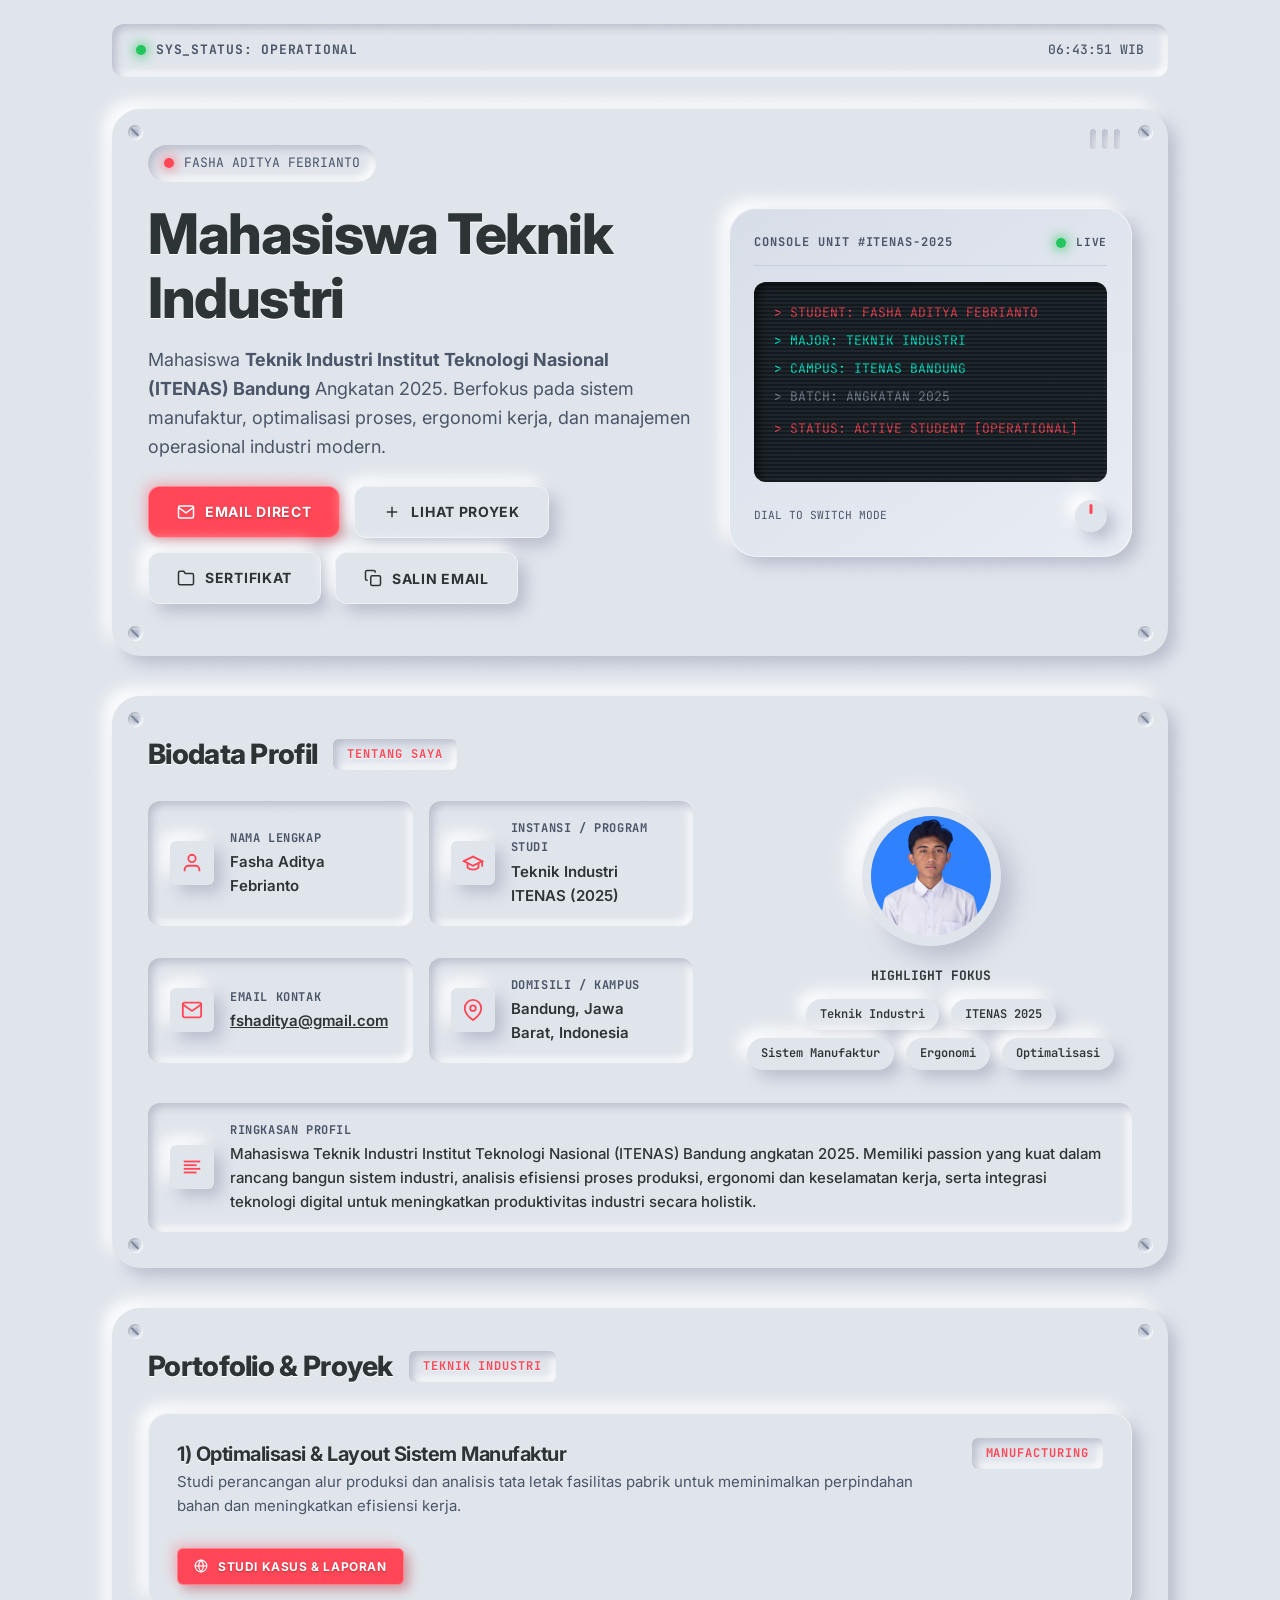
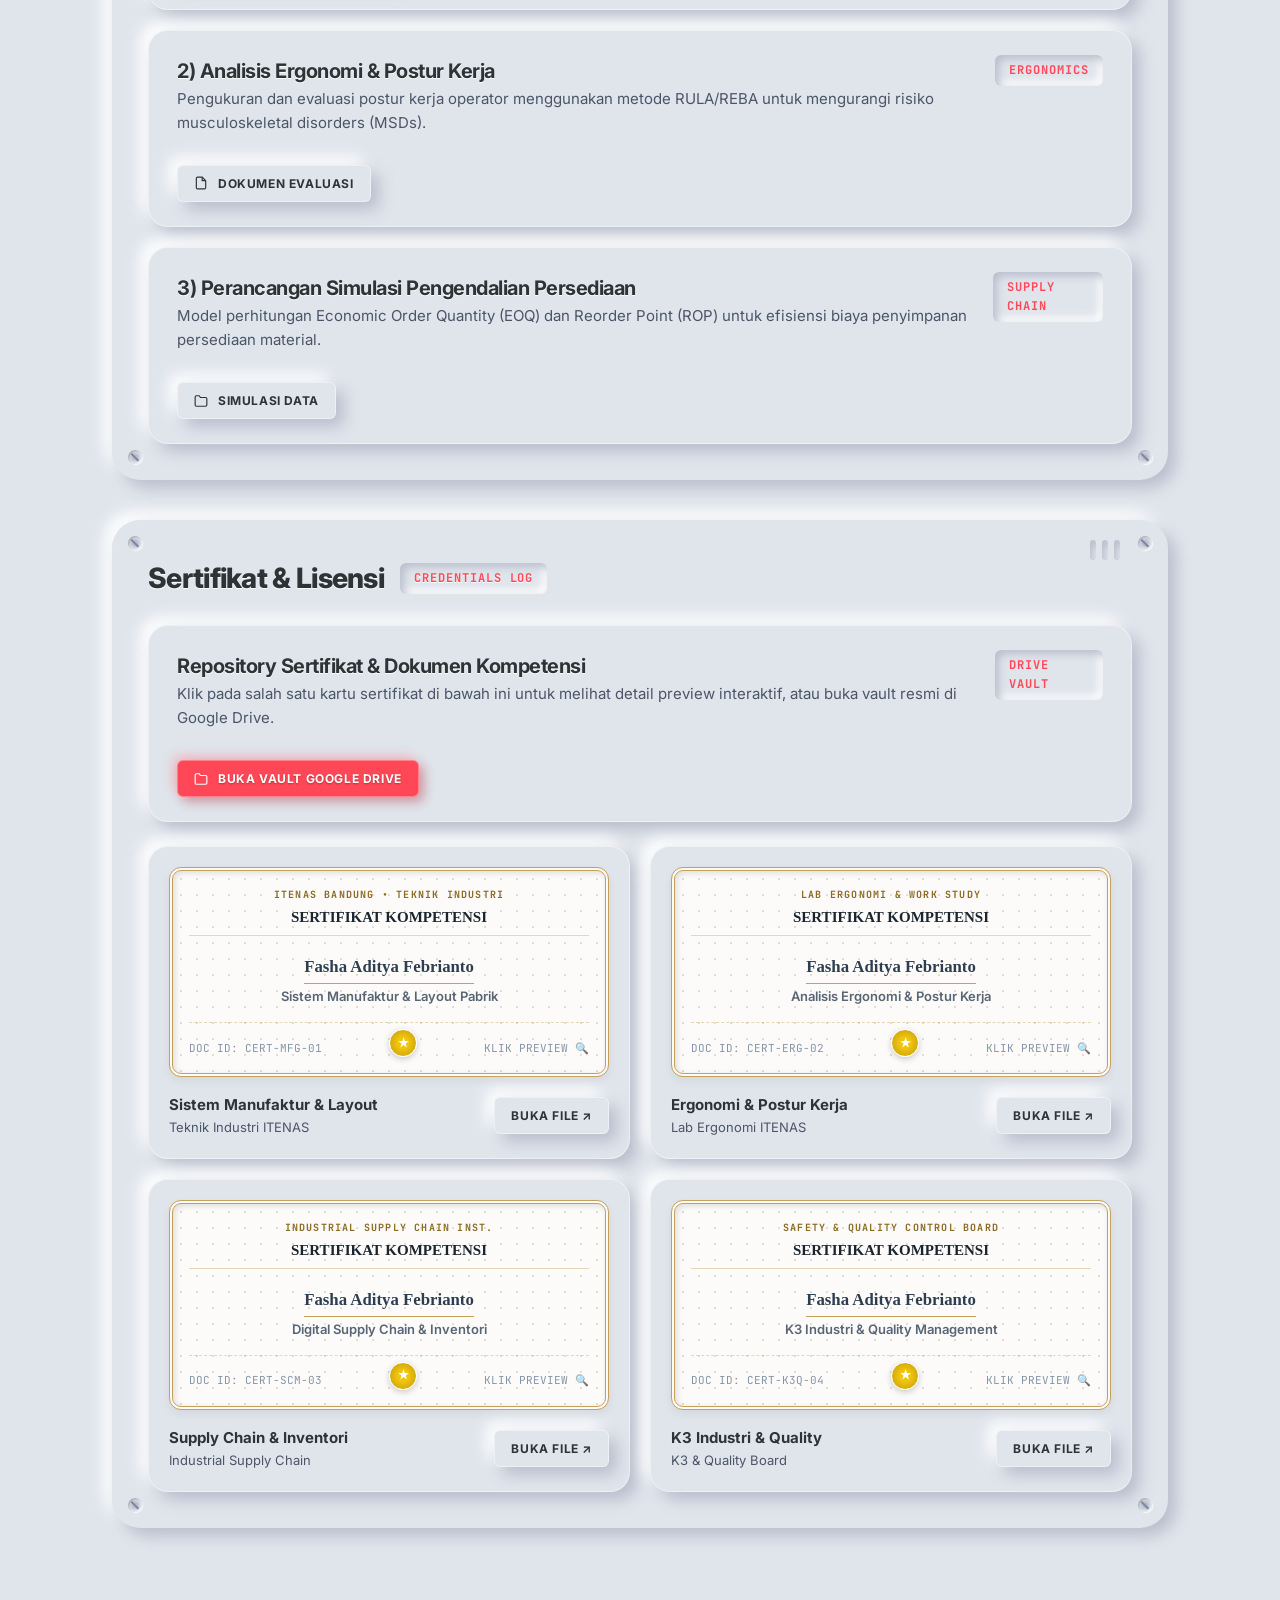
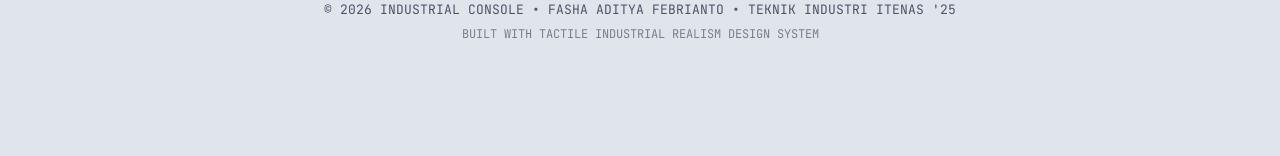
==== index.html @ b85f2344 "Configure individual file embed URLs and direct file links per certificate card" ====
<!DOCTYPE html>
<html lang="id">
<head>
  <meta charset="UTF-8" />
  <meta name="viewport" content="width=device-width, initial-scale=1.0" />
  <title>Fasha Aditya Febrianto</title>
  <meta name="description" content="Portofolio Pribadi Fasha Aditya Febrianto - Mahasiswa Teknik Industri ITENAS Bandung Angkatan 2025." />
  
  <!-- Industrial Skeuomorphism Design System Stylesheet -->
  <link rel="stylesheet" href="industrial.css" />
</head>
<body>

  <!-- Ambient Micro-Texture Canvas -->
  <canvas id="noiseCanvas"></canvas>

  <div class="container">
    
    <!-- Top Status Control Bar -->
    <header class="status-bar">
      <div class="status-indicator">
        <span class="led-dot"></span>
        <span>SYS_STATUS: OPERATIONAL</span>
      </div>
      <div class="time-display mono">
        <span id="liveClock">--:--:-- WIB</span>
      </div>
    </header>

    <!-- HERO SECTION & 3D CSS DEVICE -->
    <section class="card-module">
      <div class="screw screw-tl"></div>
      <div class="screw screw-tr"></div>
      <div class="screw screw-bl"></div>
      <div class="screw screw-br"></div>
      <div class="vent-slots">
        <div class="vent-slot"></div>
        <div class="vent-slot"></div>
        <div class="vent-slot"></div>
      </div>

      <div class="hero-grid">
        <!-- Hero Left Info -->
        <div>
          <div class="hero-tag">
            <span class="led-dot orange"></span>
            <span>FASHA ADITYA FEBRIANTO</span>
          </div>

          <h1 class="hero-title">Mahasiswa Teknik Industri</h1>

          <p class="hero-subtitle">
            Mahasiswa <strong>Teknik Industri Institut Teknologi Nasional (ITENAS) Bandung</strong> Angkatan 2025. Berfokus pada sistem manufaktur, optimalisasi proses, ergonomi kerja, dan manajemen operasional industri modern.
          </p>

          <div class="hero-cta-group">
            <a class="btn btn-primary" href="mailto:fshaditya@gmail.com?subject=Kontak%20dari%20Portofolio">
              <svg width="18" height="18" viewBox="0 0 24 24" fill="none" stroke="currentColor" stroke-width="2"><path d="M4 4h16c1.1 0 2 .9 2 2v12c0 1.1-.9 2-2 2H4c-1.1 0-2-.9-2-2V6c0-1.1.9-2 2-2z"></path><polyline points="22,6 12,13 2,6"></polyline></svg>
              Email Direct
            </a>
            <a class="btn" href="#portfolio">
              <svg width="18" height="18" viewBox="0 0 24 24" fill="none" stroke="currentColor" stroke-width="2"><line x1="12" y1="5" x2="12" y2="19"></line><line x1="5" y1="12" x2="19" y2="12"></line></svg>
              Lihat Proyek
            </a>
            <a class="btn" href="#sertifikat">
              <svg width="18" height="18" viewBox="0 0 24 24" fill="none" stroke="currentColor" stroke-width="2"><path d="M22 19a2 2 0 0 1-2 2H4a2 2 0 0 1-2-2V5a2 2 0 0 1 2-2h5l2 3h9a2 2 0 0 1 2 2z"></path></svg>
              Sertifikat
            </a>
            <button class="btn" id="btnCopyEmail" type="button">
              <svg width="18" height="18" viewBox="0 0 24 24" fill="none" stroke="currentColor" stroke-width="2"><rect x="9" y="9" width="13" height="13" rx="2" ry="2"></rect><path d="M5 15H4a2 2 0 0 1-2-2V4a2 2 0 0 1 2-2h9a2 2 0 0 1 2 2v1"></path></svg>
              Salin Email
            </button>
          </div>
        </div>

        <!-- Hero Right 3D CSS Industrial Device Chassis -->
        <div class="device-chassis">
          <div class="device-header">
            <span class="device-label">CONSOLE UNIT #ITENAS-2025</span>
            <div class="status-indicator" style="font-size: 0.7rem;">
              <span class="led-dot"></span>
              <span>LIVE</span>
            </div>
          </div>

          <!-- CRT Display Screen -->
          <div class="device-screen">
            <div id="deviceScreenContent">
              <div class="screen-line accent">&gt; STUDENT: FASHA ADITYA FEBRIANTO</div>
              <div class="screen-line">&gt; MAJOR: TEKNIK INDUSTRI</div>
              <div class="screen-line">&gt; CAMPUS: ITENAS BANDUNG</div>
              <div class="screen-line muted">&gt; BATCH: ANGKATAN 2025</div>
              <div class="screen-line accent" style="margin-top: 10px;">&gt; STATUS: ACTIVE STUDENT [OPERATIONAL]</div>
            </div>
          </div>

          <div class="device-controls">
            <span class="mono" style="font-size: 0.7rem; color: var(--text-muted);">DIAL TO SWITCH MODE</span>
            <div class="dial-group">
              <div class="dial" id="deviceDial" title="Rotate Dial to Switch Terminal Mode"></div>
            </div>
          </div>
        </div>
      </div>
    </section>

    <!-- BIODATA CONSOLE SECTION -->
    <section class="card-module">
      <div class="screw screw-tl"></div>
      <div class="screw screw-tr"></div>
      <div class="screw screw-bl"></div>
      <div class="screw screw-br"></div>

      <h2 class="section-title">
        Biodata Profil
        <span class="badge-stamped">TENTANG SAYA</span>
      </h2>

      <div class="hero-grid" style="margin-bottom: 24px;">
        <div class="grid-2">
          <div class="data-well">
            <div class="data-icon">
              <svg viewBox="0 0 24 24" fill="none" stroke="currentColor" stroke-width="2"><path d="M20 21v-2a4 4 0 0 0-4-4H8a4 4 0 0 0-4 4v2"></path><circle cx="12" cy="7" r="4"></circle></svg>
            </div>
            <div>
              <div class="data-label">NAMA LENGKAP</div>
              <div class="data-value">Fasha Aditya Febrianto</div>
            </div>
          </div>

          <div class="data-well">
            <div class="data-icon">
              <svg viewBox="0 0 24 24" fill="none" stroke="currentColor" stroke-width="2"><path d="M22 10v6M2 10l10-5 10 5-10 5z"></path><path d="M6 12v5c3 3 9 3 12 0v-5"></path></svg>
            </div>
            <div>
              <div class="data-label">INSTANSI / PROGRAM STUDI</div>
              <div class="data-value">Teknik Industri ITENAS (2025)</div>
            </div>
          </div>

          <div class="data-well">
            <div class="data-icon">
              <svg viewBox="0 0 24 24" fill="none" stroke="currentColor" stroke-width="2"><path d="M4 4h16c1.1 0 2 .9 2 2v12c0 1.1-.9 2-2 2H4c-1.1 0-2-.9-2-2V6c0-1.1.9-2 2-2z"></path><polyline points="22,6 12,13 2,6"></polyline></svg>
            </div>
            <div>
              <div class="data-label">EMAIL KONTAK</div>
              <div class="data-value">
                <a href="mailto:fshaditya@gmail.com" style="color:var(--text-primary); text-decoration:underline;">fshaditya@gmail.com</a>
              </div>
            </div>
          </div>

          <div class="data-well">
            <div class="data-icon">
              <svg viewBox="0 0 24 24" fill="none" stroke="currentColor" stroke-width="2"><path d="M21 10c0 7-9 13-9 13s-9-6-9-13a9 9 0 0 1 18 0z"></path><circle cx="12" cy="10" r="3"></circle></svg>
            </div>
            <div>
              <div class="data-label">DOMISILI / KAMPUS</div>
              <div class="data-value">Bandung, Jawa Barat, Indonesia</div>
            </div>
          </div>
        </div>

        <!-- Avatar Side Profile Housing -->
        <div style="text-align: center;">
          <div class="avatar-housing">
            <img class="avatar-img" src="fasha.jpeg" alt="Foto Fasha Aditya Febrianto" />
          </div>
          <div class="mono" style="font-size: 0.8125rem; font-weight:700; margin-bottom: 8px;">HIGHLIGHT FOKUS</div>
          <div>
            <span class="chip">Teknik Industri</span>
            <span class="chip">ITENAS 2025</span>
            <span class="chip">Sistem Manufaktur</span>
            <span class="chip">Ergonomi</span>
            <span class="chip">Optimalisasi</span>
          </div>
        </div>
      </div>

      <div class="data-well" style="margin-bottom: 0;">
        <div class="data-icon">
          <svg viewBox="0 0 24 24" fill="none" stroke="currentColor" stroke-width="2"><line x1="17" y1="10" x2="3" y2="10"></line><line x1="21" y1="6" x2="3" y2="6"></line><line x1="21" y1="14" x2="3" y2="14"></line><line x1="17" y1="18" x2="3" y2="18"></line></svg>
        </div>
        <div>
          <div class="data-label">RINGKASAN PROFIL</div>
          <div class="data-value" style="font-weight: 500; font-size:0.9375rem; line-height: 1.6;">
            Mahasiswa Teknik Industri Institut Teknologi Nasional (ITENAS) Bandung angkatan 2025. Memiliki passion yang kuat dalam rancang bangun sistem industri, analisis efisiensi proses produksi, ergonomi dan keselamatan kerja, serta integrasi teknologi digital untuk meningkatkan produktivitas industri secara holistik.
          </div>
        </div>
      </div>
    </section>

    <!-- BOLTED PROJECTS RACK SECTION -->
    <section id="portfolio" class="card-module">
      <div class="screw screw-tl"></div>
      <div class="screw screw-tr"></div>
      <div class="screw screw-bl"></div>
      <div class="screw screw-br"></div>

      <h2 class="section-title">
        Portofolio & Proyek
        <span class="badge-stamped">TEKNIK INDUSTRI</span>
      </h2>

      <!-- Project 1: Perancangan Sistem Manufaktur -->
      <div class="project-card">
        <div class="project-header">
          <div>
            <h3 class="project-title">1) Optimalisasi & Layout Sistem Manufaktur</h3>
            <p class="project-desc">Studi perancangan alur produksi dan analisis tata letak fasilitas pabrik untuk meminimalkan perpindahan bahan dan meningkatkan efisiensi kerja.</p>
          </div>
          <span class="badge-stamped">MANUFACTURING</span>
        </div>
        <div class="project-links">
          <a class="btn btn-sm btn-primary" href="#portfolio">
            <svg width="14" height="14" viewBox="0 0 24 24" fill="none" stroke="currentColor" stroke-width="2"><circle cx="12" cy="12" r="10"></circle><line x1="2" y1="12" x2="22" y2="12"></line><path d="M12 2a15.3 15.3 0 0 1 4 10 15.3 15.3 0 0 1-4 10 15.3 15.3 0 0 1-4-10 15.3 15.3 0 0 1 4-10z"></path></svg>
            Studi Kasus & Laporan
          </a>
        </div>
      </div>

      <!-- Project 2: Analisis Ergonomi Kerja -->
      <div class="project-card">
        <div class="project-header">
          <div>
            <h3 class="project-title">2) Analisis Ergonomi & Postur Kerja</h3>
            <p class="project-desc">Pengukuran dan evaluasi postur kerja operator menggunakan metode RULA/REBA untuk mengurangi risiko musculoskeletal disorders (MSDs).</p>
          </div>
          <span class="badge-stamped">ERGONOMICS</span>
        </div>
        <div class="project-links">
          <a class="btn btn-sm" href="#portfolio">
            <svg width="14" height="14" viewBox="0 0 24 24" fill="none" stroke="currentColor" stroke-width="2"><path d="M14 2H6a2 2 0 0 0-2 2v16a2 2 0 0 0 2 2h12a2 2 0 0 0 2-2V8z"></path><polyline points="14 2 14 8 20 8"></polyline></svg>
            Dokumen Evaluasi
          </a>
        </div>
      </div>

      <!-- Project 3: Supply Chain & Inventori -->
      <div class="project-card" style="margin-bottom:0;">
        <div class="project-header">
          <div>
            <h3 class="project-title">3) Perancangan Simulasi Pengendalian Persediaan</h3>
            <p class="project-desc">Model perhitungan Economic Order Quantity (EOQ) dan Reorder Point (ROP) untuk efisiensi biaya penyimpanan persediaan material.</p>
          </div>
          <span class="badge-stamped">SUPPLY CHAIN</span>
        </div>
        <div class="project-links">
          <a class="btn btn-sm" href="#portfolio">
            <svg width="14" height="14" viewBox="0 0 24 24" fill="none" stroke="currentColor" stroke-width="2"><path d="M22 19a2 2 0 0 1-2 2H4a2 2 0 0 1-2-2V5a2 2 0 0 1 2-2h5l2 3h9a2 2 0 0 1 2 2z"></path></svg>
            Simulasi Data
          </a>
        </div>
      </div>
    </section>

    <!-- CERTIFICATES & CREDENTIALS SECTION -->
    <section id="sertifikat" class="card-module">
      <div class="screw screw-tl"></div>
      <div class="screw screw-tr"></div>
      <div class="screw screw-bl"></div>
      <div class="screw screw-br"></div>
      <div class="vent-slots">
        <div class="vent-slot"></div>
        <div class="vent-slot"></div>
        <div class="vent-slot"></div>
      </div>

      <h2 class="section-title">
        Sertifikat & Lisensi
        <span class="badge-stamped">CREDENTIALS LOG</span>
      </h2>

      <div class="project-card">
        <div class="project-header">
          <div>
            <h3 class="project-title">Repository Sertifikat & Dokumen Kompetensi</h3>
            <p class="project-desc">Klik pada salah satu kartu sertifikat di bawah ini untuk melihat detail preview interaktif, atau buka vault resmi di Google Drive.</p>
          </div>
          <span class="badge-stamped">DRIVE VAULT</span>
        </div>
        <div class="project-links">
          <a class="btn btn-sm btn-primary" href="https://drive.google.com/drive/folders/1NMRkNoqh_d0V816dMV6eWo6TvrLxkm08?usp=drive_link" target="_blank" rel="noopener noreferrer">
            <svg width="14" height="14" viewBox="0 0 24 24" fill="none" stroke="currentColor" stroke-width="2"><path d="M22 19a2 2 0 0 1-2 2H4a2 2 0 0 1-2-2V5a2 2 0 0 1 2-2h5l2 3h9a2 2 0 0 1 2 2z"></path></svg>
            Buka Vault Google Drive
          </a>
        </div>
      </div>

      <!-- CERTIFICATE PREVIEW GALLERY GRID -->
      <div class="cert-grid">
        <!-- Certificate 1 -->
        <div class="cert-card" 
             data-title="Sertifikat Sistem Manufaktur & Layout Pabrik" 
             data-issuer="Departemen Teknik Industri ITENAS" 
             data-id="CERT-MFG-2025-01" 
             data-date="2025" 
             data-url="https://drive.google.com/drive/folders/1NMRkNoqh_d0V816dMV6eWo6TvrLxkm08?usp=drive_link"
             data-embed="https://drive.google.com/embeddedfolderview?id=1NMRkNoqh_d0V816dMV6eWo6TvrLxkm08#grid">
          <div class="cert-paper-thumb">
            <div class="cert-paper-header">
              <div class="cert-paper-org">ITENAS BANDUNG • TEKNIK INDUSTRI</div>
              <div class="cert-paper-heading">SERTIFIKAT KOMPETENSI</div>
            </div>
            <div class="cert-paper-body">
              <div class="cert-paper-recipient">Fasha Aditya Febrianto</div>
              <div class="cert-paper-title">Sistem Manufaktur & Layout Pabrik</div>
            </div>
            <div class="cert-paper-footer">
              <div>DOC ID: CERT-MFG-01</div>
              <div class="gold-seal" title="Official Seal">★</div>
              <div>KLIK PREVIEW 🔍</div>
            </div>
          </div>
          <div class="cert-info">
            <div>
              <div class="cert-name">Sistem Manufaktur & Layout</div>
              <div class="cert-issuer">Teknik Industri ITENAS</div>
            </div>
            <a class="btn btn-sm" href="https://drive.google.com/drive/folders/1NMRkNoqh_d0V816dMV6eWo6TvrLxkm08?usp=drive_link" target="_blank" rel="noopener noreferrer">Buka File ↗</a>
          </div>
        </div>

        <!-- Certificate 2 -->
        <div class="cert-card" 
             data-title="Sertifikat Analisis Ergonomi & Postur Kerja (RULA/REBA)" 
             data-issuer="Laboratorium Ergonomi & Work Study ITENAS" 
             data-id="CERT-ERG-2025-02" 
             data-date="2025" 
             data-url="https://drive.google.com/drive/folders/1NMRkNoqh_d0V816dMV6eWo6TvrLxkm08?usp=drive_link"
             data-embed="https://drive.google.com/embeddedfolderview?id=1NMRkNoqh_d0V816dMV6eWo6TvrLxkm08#list">
          <div class="cert-paper-thumb">
            <div class="cert-paper-header">
              <div class="cert-paper-org">LAB ERGONOMI & WORK STUDY</div>
              <div class="cert-paper-heading">SERTIFIKAT KOMPETENSI</div>
            </div>
            <div class="cert-paper-body">
              <div class="cert-paper-recipient">Fasha Aditya Febrianto</div>
              <div class="cert-paper-title">Analisis Ergonomi & Postur Kerja</div>
            </div>
            <div class="cert-paper-footer">
              <div>DOC ID: CERT-ERG-02</div>
              <div class="gold-seal" title="Official Seal">★</div>
              <div>KLIK PREVIEW 🔍</div>
            </div>
          </div>
          <div class="cert-info">
            <div>
              <div class="cert-name">Ergonomi & Postur Kerja</div>
              <div class="cert-issuer">Lab Ergonomi ITENAS</div>
            </div>
            <a class="btn btn-sm" href="https://drive.google.com/drive/folders/1NMRkNoqh_d0V816dMV6eWo6TvrLxkm08?usp=drive_link" target="_blank" rel="noopener noreferrer">Buka File ↗</a>
          </div>
        </div>

        <!-- Certificate 3 -->
        <div class="cert-card" 
             data-title="Sertifikat Digital Supply Chain & Inventory Control" 
             data-issuer="Industrial Systems & Supply Chain Institute" 
             data-id="CERT-SCM-2025-03" 
             data-date="2025" 
             data-url="https://drive.google.com/drive/folders/1NMRkNoqh_d0V816dMV6eWo6TvrLxkm08?usp=drive_link"
             data-embed="https://drive.google.com/embeddedfolderview?id=1NMRkNoqh_d0V816dMV6eWo6TvrLxkm08#grid">
          <div class="cert-paper-thumb">
            <div class="cert-paper-header">
              <div class="cert-paper-org">INDUSTRIAL SUPPLY CHAIN INST.</div>
              <div class="cert-paper-heading">SERTIFIKAT KOMPETENSI</div>
            </div>
            <div class="cert-paper-body">
              <div class="cert-paper-recipient">Fasha Aditya Febrianto</div>
              <div class="cert-paper-title">Digital Supply Chain & Inventori</div>
            </div>
            <div class="cert-paper-footer">
              <div>DOC ID: CERT-SCM-03</div>
              <div class="gold-seal" title="Official Seal">★</div>
              <div>KLIK PREVIEW 🔍</div>
            </div>
          </div>
          <div class="cert-info">
            <div>
              <div class="cert-name">Supply Chain & Inventori</div>
              <div class="cert-issuer">Industrial Supply Chain</div>
            </div>
            <a class="btn btn-sm" href="https://drive.google.com/drive/folders/1NMRkNoqh_d0V816dMV6eWo6TvrLxkm08?usp=drive_link" target="_blank" rel="noopener noreferrer">Buka File ↗</a>
          </div>
        </div>

        <!-- Certificate 4 -->
        <div class="cert-card" 
             data-title="Sertifikat Pelatihan K3 Industri & Quality Management" 
             data-issuer="Safety & Quality Control Board" 
             data-id="CERT-K3Q-2025-04" 
             data-date="2025" 
             data-url="https://drive.google.com/drive/folders/1NMRkNoqh_d0V816dMV6eWo6TvrLxkm08?usp=drive_link"
             data-embed="https://drive.google.com/embeddedfolderview?id=1NMRkNoqh_d0V816dMV6eWo6TvrLxkm08#list">
          <div class="cert-paper-thumb">
            <div class="cert-paper-header">
              <div class="cert-paper-org">SAFETY & QUALITY CONTROL BOARD</div>
              <div class="cert-paper-heading">SERTIFIKAT KOMPETENSI</div>
            </div>
            <div class="cert-paper-body">
              <div class="cert-paper-recipient">Fasha Aditya Febrianto</div>
              <div class="cert-paper-title">K3 Industri & Quality Management</div>
            </div>
            <div class="cert-paper-footer">
              <div>DOC ID: CERT-K3Q-04</div>
              <div class="gold-seal" title="Official Seal">★</div>
              <div>KLIK PREVIEW 🔍</div>
            </div>
          </div>
          <div class="cert-info">
            <div>
              <div class="cert-name">K3 Industri & Quality</div>
              <div class="cert-issuer">K3 & Quality Board</div>
            </div>
            <a class="btn btn-sm" href="https://drive.google.com/drive/folders/1NMRkNoqh_d0V816dMV6eWo6TvrLxkm08?usp=drive_link" target="_blank" rel="noopener noreferrer">Buka File ↗</a>
          </div>
        </div>
      </div>
    </section>

    <!-- FOOTER TERMINAL -->
    <footer class="footer-terminal">
      <p>© 2026 INDUSTRIAL CONSOLE • FASHA ADITYA FEBRIANTO • TEKNIK INDUSTRI ITENAS '25</p>
      <p style="font-size: 0.75rem; margin-top: 4px; opacity: 0.7;">BUILT WITH TACTILE INDUSTRIAL REALISM DESIGN SYSTEM</p>
    </footer>

  </div>

  <!-- CERTIFICATE LIGHTBOX MODAL WITH LIVE EMBEDDED VIEWER -->
  <div class="modal-overlay" id="certModal">
    <div class="modal-container">
      <div class="modal-header">
        <div>
          <h3 id="modalCertTitle" style="font-size: 1.2rem; margin-bottom: 2px;">Preview Sertifikat</h3>
          <div id="modalCertMeta" class="mono" style="font-size: 0.75rem; color: var(--text-muted);">DOC_ID • ISSUER</div>
        </div>
        <button class="modal-close" id="closeCertModal" type="button" title="Close Modal">✕</button>
      </div>

      <!-- Live Embedded Google Drive Viewer -->
      <div class="modal-iframe-container">
        <iframe id="modalIframe" src="about:blank" title="Certificate Viewer"></iframe>
      </div>

      <div style="display: flex; justify-content: flex-end; gap: 12px;">
        <a class="btn btn-primary btn-sm" id="modalCertLink" href="https://drive.google.com/drive/folders/1NMRkNoqh_d0V816dMV6eWo6TvrLxkm08?usp=drive_link" target="_blank" rel="noopener noreferrer">
          <svg width="14" height="14" viewBox="0 0 24 24" fill="none" stroke="currentColor" stroke-width="2"><path d="M18 13v6a2 2 0 0 1-2 2H5a2 2 0 0 1-2-2V8a2 2 0 0 1 2-2h6"></path><polyline points="15 3 21 3 21 9"></polyline><line x1="10" y1="14" x2="21" y2="3"></line></svg>
          Buka di Google Drive (Tab Baru)
        </a>
      </div>
    </div>
  </div>

  <!-- Industrial Skeuomorphism Interaction Engine -->
  <script src="industrial.js"></script>
</body>
</html>
---- industrial.css ----
/* ==========================================================================
   INDUSTRIAL SKEUOMORPHISM / REALISM DESIGN SYSTEM
   Septiawan Hadi Prasetyo Portfolio
   ========================================================================== */

@import url('https://fonts.googleapis.com/css2?family=Inter:wght@400;500;600;700;800&family=JetBrains+Mono:wght@400;500;700&display=swap');

:root {
  /* Core Industrial Palette */
  --bg-chassis: #e0e5ec;      /* Level 0: Cool mid-tone industrial grey */
  --bg-panel: #f0f2f5;        /* Level +1: Raised panel surface */
  --bg-recessed: #d1d9e6;     /* Level -1: Sunken area for inputs/bezels */
  
  --text-primary: #2d3436;    /* Dark charcoal ink */
  --text-muted: #4a5568;      /* Slate grey for high contrast metadata (WCAG AA) */
  --text-light: #636e72;      /* Secondary label ink */
  
  --accent-orange: #ff4757;   /* Safety Orange / Braun Red */
  --accent-green: #22c55e;    /* Status Green */
  --accent-blue: #0984e3;     /* Technical Blue */
  --accent-fg: #ffffff;
  
  /* Light Source Shadows (Top-Left @ 45deg) */
  --shadow-dark: #babecc;
  --shadow-light: #ffffff;
  --border-dark: #a3b1c6;
  
  /* Neumorphic Dual Shadow Scale */
  --shadow-card: 8px 8px 16px var(--shadow-dark), -8px -8px 16px var(--shadow-light);
  --shadow-floating: 12px 12px 24px var(--shadow-dark), -12px -12px 24px var(--shadow-light), inset 1px 1px 0 rgba(255, 255, 255, 0.6);
  --shadow-pressed: inset 6px 6px 12px var(--shadow-dark), inset -6px -6px 12px var(--shadow-light);
  --shadow-recessed: inset 4px 4px 8px var(--shadow-dark), inset -4px -4px 8px var(--shadow-light);
  --shadow-sharp: 4px 4px 8px rgba(0, 0, 0, 0.15), -1px -1px 1px rgba(255, 255, 255, 0.8);
  
  --shadow-glow-orange: 0 0 12px 2px rgba(255, 71, 87, 0.6);
  --shadow-glow-green: 0 0 12px 2px rgba(34, 197, 94, 0.7);

  /* Radius Scale */
  --radius-sm: 6px;
  --radius-md: 12px;
  --radius-lg: 20px;
  --radius-xl: 28px;
  --radius-full: 9999px;

  /* Fonts */
  --font-sans: 'Inter', system-ui, -apple-system, sans-serif;
  --font-mono: 'JetBrains Mono', monospace;

  /* Physical Physics Easing Curve */
  --ease-spring: cubic-bezier(0.175, 0.885, 0.32, 1.275);
  --transition-fast: 150ms var(--ease-spring);
  --transition-normal: 250ms var(--ease-spring);
  --transition-slow: 400ms ease-out;
}

/* Base Reset & Typography */
*, *::before, *::after {
  box-sizing: border-box;
  margin: 0;
  padding: 0;
}

html {
  scroll-behavior: smooth;
  font-size: 16px;
}

body {
  font-family: var(--font-sans);
  background-color: var(--bg-chassis);
  color: var(--text-primary);
  line-height: 1.6;
  min-height: 100vh;
  position: relative;
  overflow-x: hidden;
  -webkit-font-smoothing: antialiased;
}

/* Ambient Noise Canvas */
#noiseCanvas {
  position: fixed;
  top: 0;
  left: 0;
  width: 100vw;
  height: 100vh;
  pointer-events: none;
  z-index: 9999;
  opacity: 0.035;
  mix-blend-mode: overlay;
}

/* Structural Container */
.container {
  max-width: 1152px;
  margin: 0 auto;
  padding: 0 24px 80px;
}

@media (min-width: 768px) {
  .container {
    padding: 0 48px 96px;
  }
}

/* Headings & Text Shadows */
h1, h2, h3, h4 {
  font-family: var(--font-sans);
  color: var(--text-primary);
  font-weight: 800;
  letter-spacing: -0.025em;
  text-shadow: 0 1px 0 var(--shadow-light);
}

.mono {
  font-family: var(--font-mono);
}

/* TOP STATUS CONTROL BAR */
.status-bar {
  display: flex;
  justify-content: space-between;
  align-items: center;
  padding: 16px 24px;
  margin-top: 24px;
  margin-bottom: 32px;
  border-radius: var(--radius-md);
  background: var(--bg-chassis);
  box-shadow: var(--shadow-recessed);
}

.status-indicator {
  display: inline-flex;
  align-items: center;
  gap: 10px;
  font-family: var(--font-mono);
  font-size: 0.8125rem;
  font-weight: 700;
  letter-spacing: 0.06em;
  text-transform: uppercase;
  color: var(--text-muted);
}

.led-dot {
  width: 10px;
  height: 10px;
  border-radius: var(--radius-full);
  background-color: var(--accent-green);
  box-shadow: var(--shadow-glow-green);
  animation: ledPulse 2s infinite ease-in-out;
}

.led-dot.orange {
  background-color: var(--accent-orange);
  box-shadow: var(--shadow-glow-orange);
}

@keyframes ledPulse {
  0%, 100% { opacity: 1; transform: scale(1); }
  50% { opacity: 0.6; transform: scale(0.9); }
}

.time-display {
  font-family: var(--font-mono);
  font-size: 0.8125rem;
  font-weight: 500;
  color: var(--text-muted);
}

/* BUTTONS ("PHYSICAL KEYS") */
.btn {
  display: inline-flex;
  align-items: center;
  justify-content: center;
  gap: 10px;
  padding: 14px 28px;
  border-radius: var(--radius-md);
  background: var(--bg-chassis);
  color: var(--text-primary);
  font-family: var(--font-sans);
  font-weight: 700;
  font-size: 0.875rem;
  text-transform: uppercase;
  letter-spacing: 0.05em;
  box-shadow: var(--shadow-card);
  border: 1px solid rgba(255, 255, 255, 0.4);
  cursor: pointer;
  text-decoration: none;
  transition: var(--transition-normal);
  user-select: none;
  position: relative;
}

.btn:hover {
  transform: translateY(-2px);
  box-shadow: var(--shadow-floating);
  color: var(--accent-orange);
}

.btn:active, .btn.pressed {
  transform: translateY(2px);
  box-shadow: var(--shadow-pressed);
  border-color: transparent;
}

.btn-primary {
  background: var(--accent-orange);
  color: var(--accent-fg);
  border: 1px solid rgba(255, 255, 255, 0.3);
  box-shadow: 5px 5px 12px rgba(180, 40, 50, 0.4), -5px -5px 12px rgba(255, 140, 150, 0.4);
  text-shadow: 0 1px 2px rgba(0, 0, 0, 0.3);
}

.btn-primary:hover {
  color: #ffffff;
  background: #ff5263;
  box-shadow: 8px 8px 16px rgba(180, 40, 50, 0.5), -8px -8px 16px rgba(255, 140, 150, 0.5);
}

.btn-primary:active {
  box-shadow: inset 4px 4px 8px rgba(120, 20, 30, 0.6), inset -4px -4px 8px rgba(255, 120, 130, 0.6);
}

.btn-sm {
  padding: 8px 16px;
  font-size: 0.75rem;
  border-radius: var(--radius-sm);
}

/* CARDS ("BOLTED MODULES") */
.card-module {
  background: var(--bg-chassis);
  border-radius: var(--radius-xl);
  box-shadow: var(--shadow-card);
  padding: 36px;
  margin-bottom: 40px;
  position: relative;
  transition: var(--transition-normal);
}

.card-module:hover {
  box-shadow: var(--shadow-floating);
}

/* Manufacturing Corner Screws */
.screw {
  position: absolute;
  width: 14px;
  height: 14px;
  border-radius: var(--radius-full);
  background: radial-gradient(circle, #babecc 25%, #d1d9e6 50%, #ffffff 80%);
  box-shadow: inset 1px 1px 2px rgba(0, 0, 0, 0.3), 1px 1px 1px rgba(255, 255, 255, 0.8);
  pointer-events: none;
}
.screw::after {
  content: '';
  position: absolute;
  top: 50%;
  left: 2px;
  right: 2px;
  height: 1.5px;
  background: #7a869a;
  transform: translateY(-50%) rotate(45deg);
}

.screw-tl { top: 16px; left: 16px; }
.screw-tr { top: 16px; right: 16px; }
.screw-bl { bottom: 16px; left: 16px; }
.screw-br { bottom: 16px; right: 16px; }

/* Ventilation Slots */
.vent-slots {
  display: flex;
  gap: 6px;
  position: absolute;
  top: 20px;
  right: 48px;
}
.vent-slot {
  width: 6px;
  height: 20px;
  border-radius: 3px;
  background: var(--bg-recessed);
  box-shadow: var(--shadow-recessed);
}

/* SECTION TITLES & STAMPED BADGES */
.section-title {
  font-size: 1.75rem;
  margin-bottom: 24px;
  display: flex;
  align-items: center;
  gap: 16px;
  flex-wrap: wrap;
}

.badge-stamped {
  font-family: var(--font-mono);
  font-size: 0.75rem;
  font-weight: 700;
  text-transform: uppercase;
  letter-spacing: 0.08em;
  padding: 6px 14px;
  border-radius: var(--radius-sm);
  background: var(--bg-chassis);
  box-shadow: var(--shadow-recessed);
  color: var(--accent-orange);
}

/* HERO SECTION & 3D CSS DEVICE */
.hero-grid {
  display: grid;
  grid-template-columns: 1fr;
  gap: 36px;
  align-items: center;
}

@media (min-width: 900px) {
  .hero-grid {
    grid-template-columns: 1.15fr 0.85fr;
  }
}

.hero-tag {
  display: inline-flex;
  align-items: center;
  gap: 10px;
  padding: 8px 16px;
  border-radius: var(--radius-full);
  background: var(--bg-chassis);
  box-shadow: var(--shadow-recessed);
  font-family: var(--font-mono);
  font-size: 0.8125rem;
  color: var(--text-muted);
  margin-bottom: 20px;
}

.hero-title {
  font-size: 2.75rem;
  line-height: 1.15;
  margin-bottom: 16px;
}

@media (min-width: 768px) {
  .hero-title {
    font-size: 3.5rem;
  }
}

.hero-subtitle {
  font-size: 1.125rem;
  color: var(--text-muted);
  margin-bottom: 24px;
  max-width: 54ch;
  line-height: 1.6;
}

.hero-cta-group {
  display: flex;
  flex-wrap: wrap;
  gap: 14px;
  margin-bottom: 16px;
}

/* 3D CSS INDUSTRIAL DEVICE CHASSIS */
.device-chassis {
  background: linear-gradient(145deg, #d8dee8, #e8edf4);
  border-radius: var(--radius-xl);
  padding: 24px;
  box-shadow: var(--shadow-card);
  border: 1px solid rgba(255, 255, 255, 0.6);
  position: relative;
}

.device-header {
  display: flex;
  justify-content: space-between;
  align-items: center;
  margin-bottom: 16px;
  padding-bottom: 12px;
  border-bottom: 1px solid rgba(163, 177, 198, 0.4);
}

.device-label {
  font-family: var(--font-mono);
  font-size: 0.75rem;
  font-weight: 700;
  color: var(--text-muted);
  letter-spacing: 0.08em;
}

.device-screen {
  background: #1e272e;
  border-radius: var(--radius-md);
  padding: 20px;
  color: #00f5d4;
  font-family: var(--font-mono);
  font-size: 0.8125rem;
  box-shadow: inset 4px 4px 10px rgba(0, 0, 0, 0.6), inset -2px -2px 5px rgba(255, 255, 255, 0.05);
  position: relative;
  overflow: hidden;
  min-height: 200px;
}

/* CRT Scanlines Overlay */
.device-screen::before {
  content: " ";
  display: block;
  position: absolute;
  top: 0; left: 0; bottom: 0; right: 0;
  background: linear-gradient(rgba(18, 16, 16, 0) 50%, rgba(0, 0, 0, 0.35) 50%);
  background-size: 100% 4px;
  z-index: 2;
  pointer-events: none;
}

.screen-line {
  line-height: 1.7;
  margin-bottom: 6px;
  position: relative;
  z-index: 1;
}
.screen-line.accent { color: var(--accent-orange); }
.screen-line.muted { color: #808e9b; }

.device-controls {
  display: flex;
  justify-content: space-between;
  align-items: center;
  margin-top: 18px;
}

.dial-group {
  display: flex;
  gap: 12px;
}
.dial {
  width: 32px;
  height: 32px;
  border-radius: var(--radius-full);
  background: var(--bg-chassis);
  box-shadow: var(--shadow-card);
  position: relative;
  cursor: pointer;
}
.dial::after {
  content: '';
  position: absolute;
  top: 4px;
  left: 50%;
  width: 3px;
  height: 10px;
  background: var(--accent-orange);
  border-radius: 2px;
  transform: translateX(-50%);
}

/* RECESSED DATA WELLS (BIODATA) */
.data-well {
  background: var(--bg-chassis);
  border-radius: var(--radius-md);
  box-shadow: var(--shadow-recessed);
  padding: 18px 22px;
  margin-bottom: 16px;
  display: flex;
  align-items: center;
  gap: 16px;
  transition: var(--transition-normal);
}

.data-well:hover {
  box-shadow: inset 6px 6px 12px var(--shadow-dark), inset -6px -6px 12px var(--shadow-light);
}

.data-icon {
  width: 44px;
  height: 44px;
  border-radius: var(--radius-sm);
  background: var(--bg-chassis);
  box-shadow: var(--shadow-card);
  display: grid;
  place-items: center;
  color: var(--accent-orange);
  flex-shrink: 0;
}

.data-icon svg {
  width: 22px;
  height: 22px;
}

.data-label {
  font-family: var(--font-mono);
  font-size: 0.75rem;
  font-weight: 700;
  text-transform: uppercase;
  color: var(--text-muted);
  letter-spacing: 0.05em;
  margin-bottom: 2px;
}

.data-value {
  font-size: 0.9375rem;
  font-weight: 600;
  color: var(--text-primary);
}

.grid-2 {
  display: grid;
  grid-template-columns: 1fr;
  gap: 16px;
}

@media (min-width: 768px) {
  .grid-2 {
    grid-template-columns: 1fr 1fr;
  }
}

/* PROJECT RACK & CARDS */
.project-card {
  background: var(--bg-chassis);
  border-radius: var(--radius-lg);
  box-shadow: var(--shadow-card);
  padding: 24px 28px;
  margin-bottom: 20px;
  transition: var(--transition-normal);
  border: 1px solid rgba(255, 255, 255, 0.4);
}

.project-card:hover {
  transform: translateY(-3px);
  box-shadow: var(--shadow-floating);
}

.project-header {
  display: flex;
  justify-content: space-between;
  align-items: flex-start;
  gap: 16px;
  margin-bottom: 12px;
}

.project-title {
  font-size: 1.25rem;
  font-weight: 700;
}

.project-desc {
  font-size: 0.9375rem;
  color: var(--text-muted);
  margin-bottom: 18px;
  line-height: 1.6;
}

.project-links {
  display: flex;
  flex-wrap: wrap;
  gap: 10px;
}

/* AVATAR HOUSING */
.avatar-housing {
  width: 140px;
  height: 140px;
  border-radius: var(--radius-full);
  padding: 10px;
  background: var(--bg-chassis);
  box-shadow: var(--shadow-floating);
  margin: 0 auto 20px;
}

.avatar-img {
  width: 100%;
  height: 100%;
  border-radius: var(--radius-full);
  object-fit: cover;
  box-shadow: var(--shadow-recessed);
}

/* CHIPS */
.chip {
  display: inline-block;
  padding: 6px 14px;
  border-radius: var(--radius-full);
  background: var(--bg-chassis);
  box-shadow: var(--shadow-card);
  font-family: var(--font-mono);
  font-size: 0.75rem;
  font-weight: 600;
  color: var(--text-primary);
  margin: 4px;
}

/* FOOTER TERMINAL */
.footer-terminal {
  text-align: center;
  padding: 32px 0 16px;
  font-family: var(--font-mono);
  font-size: 0.8125rem;
  color: var(--text-muted);
}

/* TOAST NOTIFICATION */
#toast {
  position: fixed;
  bottom: 24px;
  right: 24px;
  background: var(--text-primary);
  color: #ffffff;
  padding: 12px 24px;
  border-radius: var(--radius-md);
  font-family: var(--font-mono);
  font-size: 0.875rem;
  box-shadow: 0 10px 25px rgba(0, 0, 0, 0.3);
  display: flex;
  align-items: center;
  gap: 10px;
  transform: translateY(100px);
  opacity: 0;
  transition: all 300ms var(--ease-spring);
  z-index: 10000;
}

#toast.show {
  transform: translateY(0);
  opacity: 1;
}

/* ACCESSIBILITY FOCUS STYLES */
:focus-visible {
  outline: none;
  box-shadow: 0 0 0 3px var(--bg-chassis), 0 0 0 6px var(--accent-orange) !important;
}

/* CERTIFICATE PREVIEW GALLERY & MODAL LIGHTBOX */
.cert-grid {
  display: grid;
  grid-template-columns: 1fr;
  gap: 20px;
  margin-top: 24px;
}

@media (min-width: 768px) {
  .cert-grid {
    grid-template-columns: 1fr 1fr;
  }
}

.cert-card {
  background: var(--bg-chassis);
  border-radius: var(--radius-lg);
  box-shadow: var(--shadow-card);
  padding: 20px;
  cursor: pointer;
  transition: var(--transition-normal);
  border: 1px solid rgba(255, 255, 255, 0.4);
  position: relative;
}

.cert-card:hover {
  transform: translateY(-4px);
  box-shadow: var(--shadow-floating);
}

/* Authentic Paper Certificate Thumbnail */
.cert-paper-thumb {
  background: #fcfbfa;
  background-image: radial-gradient(#e2ded4 1px, transparent 1px);
  background-size: 16px 16px;
  border-radius: var(--radius-md);
  height: 210px;
  padding: 16px;
  display: flex;
  flex-direction: column;
  justify-content: space-between;
  position: relative;
  overflow: hidden;
  box-shadow: inset 2px 2px 6px rgba(0, 0, 0, 0.12), 0 4px 10px rgba(0, 0, 0, 0.06);
  border: 4px double #c5a059;
  margin-bottom: 16px;
  color: #2c3e50;
  transition: var(--transition-normal);
}

.cert-card:hover .cert-paper-thumb {
  border-color: var(--accent-orange);
  box-shadow: inset 2px 2px 8px rgba(255, 71, 87, 0.2), 0 6px 16px rgba(0, 0, 0, 0.1);
}

.cert-paper-header {
  text-align: center;
  border-bottom: 1px solid rgba(197, 160, 89, 0.4);
  padding-bottom: 6px;
}

.cert-paper-org {
  font-family: var(--font-mono);
  font-size: 0.625rem;
  font-weight: 700;
  letter-spacing: 0.12em;
  color: #8b6b23;
  text-transform: uppercase;
}

.cert-paper-heading {
  font-family: Georgia, 'Times New Roman', serif;
  font-size: 0.9375rem;
  font-weight: 700;
  color: #1a252f;
  margin-top: 2px;
}

.cert-paper-body {
  text-align: center;
  margin: 8px 0;
}

.cert-paper-recipient {
  font-family: Georgia, serif;
  font-size: 1.05rem;
  font-weight: 700;
  color: #2c3e50;
  border-bottom: 1.5px solid #c5a059;
  display: inline-block;
  padding-bottom: 2px;
  margin-bottom: 4px;
}

.cert-paper-title {
  font-size: 0.8125rem;
  font-weight: 600;
  color: #576574;
  line-height: 1.3;
}

.cert-paper-footer {
  display: flex;
  justify-content: space-between;
  align-items: flex-end;
  font-size: 0.6875rem;
  font-family: var(--font-mono);
  color: #8395a7;
  border-top: 1px dashed rgba(197, 160, 89, 0.4);
  padding-top: 6px;
}

.gold-seal {
  width: 28px;
  height: 28px;
  border-radius: 50%;
  background: radial-gradient(circle, #f1c40f 30%, #d4ac0d 70%, #b7950b 100%);
  box-shadow: 0 2px 6px rgba(0,0,0,0.2);
  display: grid;
  place-items: center;
  color: #ffffff;
  font-size: 12px;
  font-weight: bold;
  border: 1.5px solid #ffffff;
}

.cert-info {
  display: flex;
  justify-content: space-between;
  align-items: center;
}

.cert-name {
  font-size: 0.9375rem;
  font-weight: 700;
  color: var(--text-primary);
}

.cert-issuer {
  font-size: 0.8125rem;
  color: var(--text-muted);
}

/* MODAL LIGHTBOX WITH EMBEDDED IFRAME VIEWER */
.modal-overlay {
  position: fixed;
  top: 0;
  left: 0;
  width: 100vw;
  height: 100vh;
  background: rgba(0, 0, 0, 0.7);
  backdrop-filter: blur(6px);
  z-index: 20000;
  display: flex;
  align-items: center;
  justify-content: center;
  padding: 20px;
  opacity: 0;
  pointer-events: none;
  transition: all 250ms ease-out;
}

.modal-overlay.active {
  opacity: 1;
  pointer-events: auto;
}

.modal-container {
  background: var(--bg-chassis);
  border-radius: var(--radius-xl);
  box-shadow: 0 24px 60px rgba(0, 0, 0, 0.5);
  max-width: 800px;
  width: 100%;
  padding: 28px;
  position: relative;
  transform: scale(0.9);
  transition: all 250ms var(--ease-spring);
  border: 1px solid rgba(255, 255, 255, 0.6);
  max-height: 90vh;
  display: flex;
  flex-direction: column;
}

.modal-overlay.active .modal-container {
  transform: scale(1);
}

.modal-header {
  display: flex;
  justify-content: space-between;
  align-items: center;
  margin-bottom: 16px;
}

.modal-close {
  background: var(--bg-chassis);
  box-shadow: var(--shadow-card);
  border: 1px solid rgba(255, 255, 255, 0.4);
  width: 36px;
  height: 36px;
  border-radius: var(--radius-full);
  display: grid;
  place-items: center;
  cursor: pointer;
  font-family: var(--font-mono);
  font-weight: 700;
  color: var(--accent-orange);
  transition: var(--transition-fast);
}

.modal-close:hover {
  box-shadow: var(--shadow-floating);
  transform: scale(1.05);
}

.modal-close:active {
  box-shadow: var(--shadow-pressed);
}

.modal-iframe-container {
  width: 100%;
  height: 450px;
  border-radius: var(--radius-md);
  overflow: hidden;
  background: #1e272e;
  box-shadow: inset 4px 4px 10px rgba(0,0,0,0.6);
  border: 1px solid rgba(255, 255, 255, 0.1);
  margin-bottom: 16px;
}

.modal-iframe-container iframe {
  width: 100%;
  height: 100%;
  border: none;
}
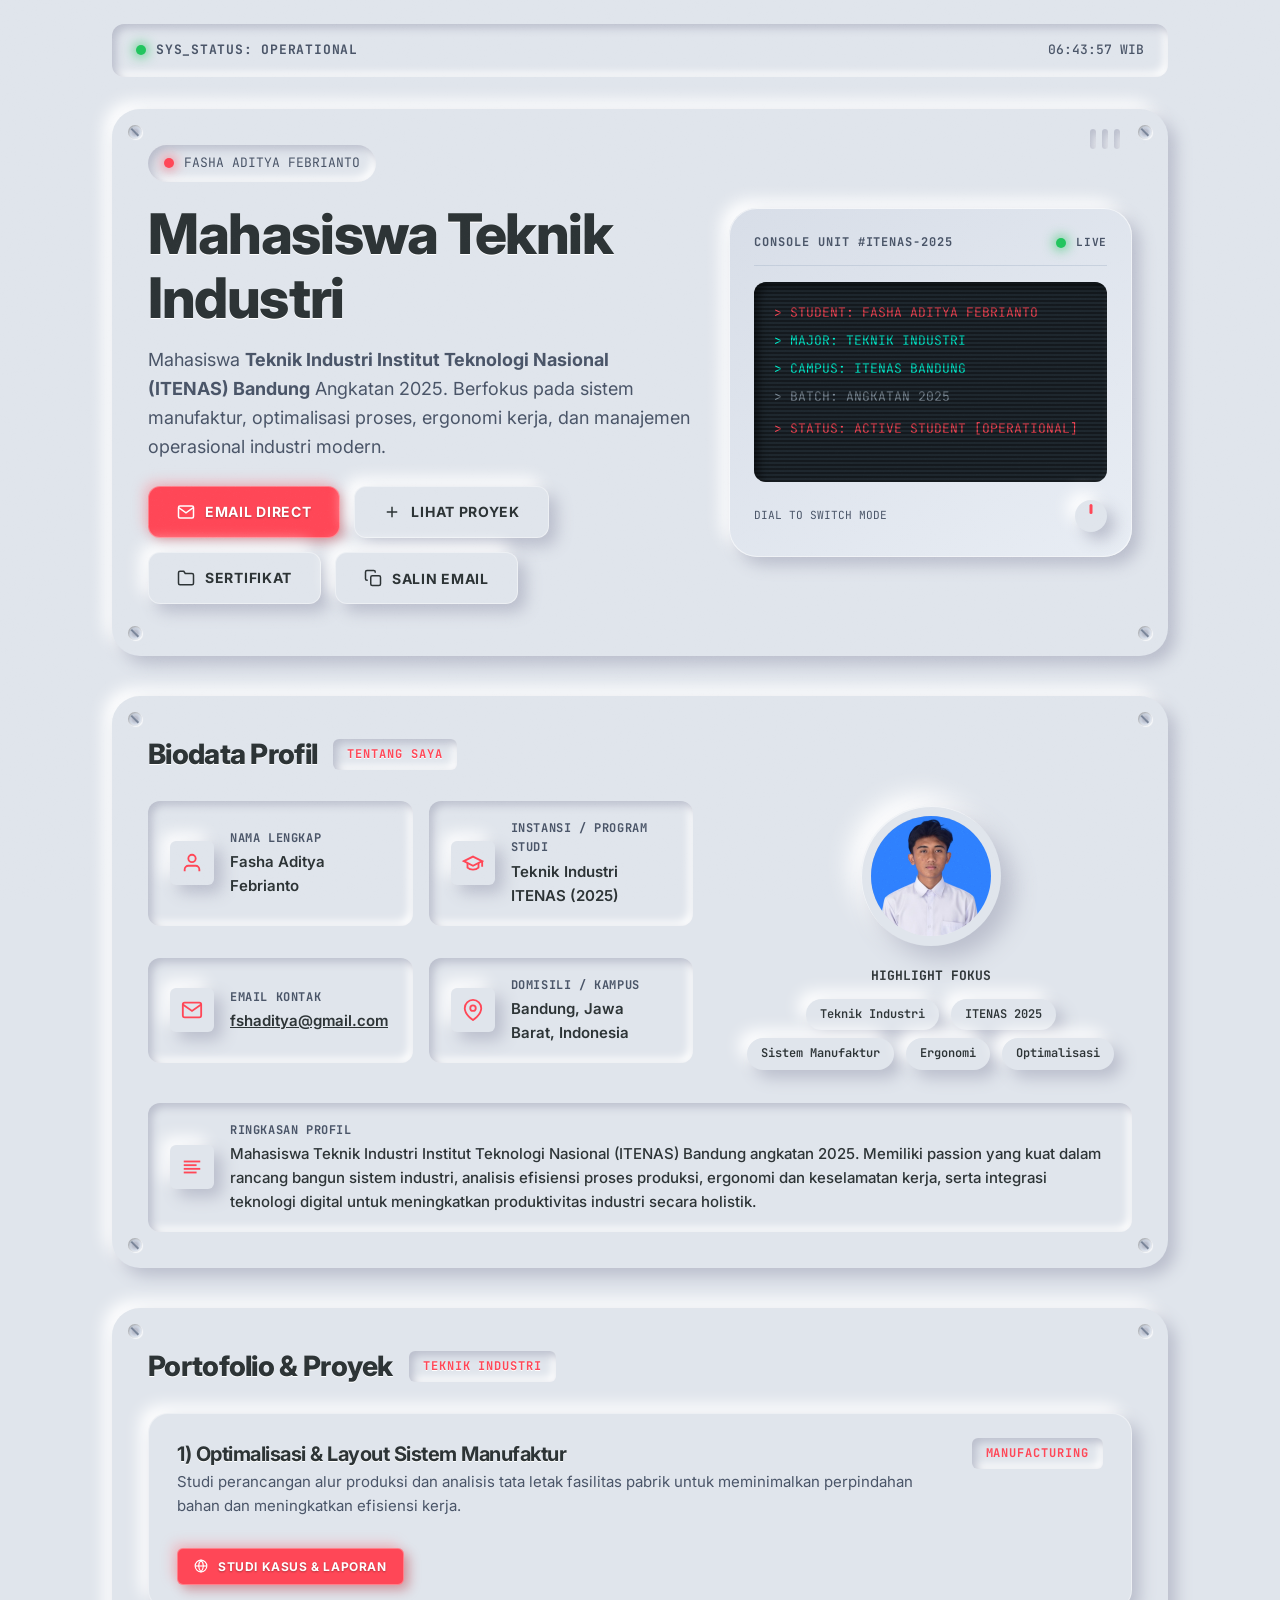
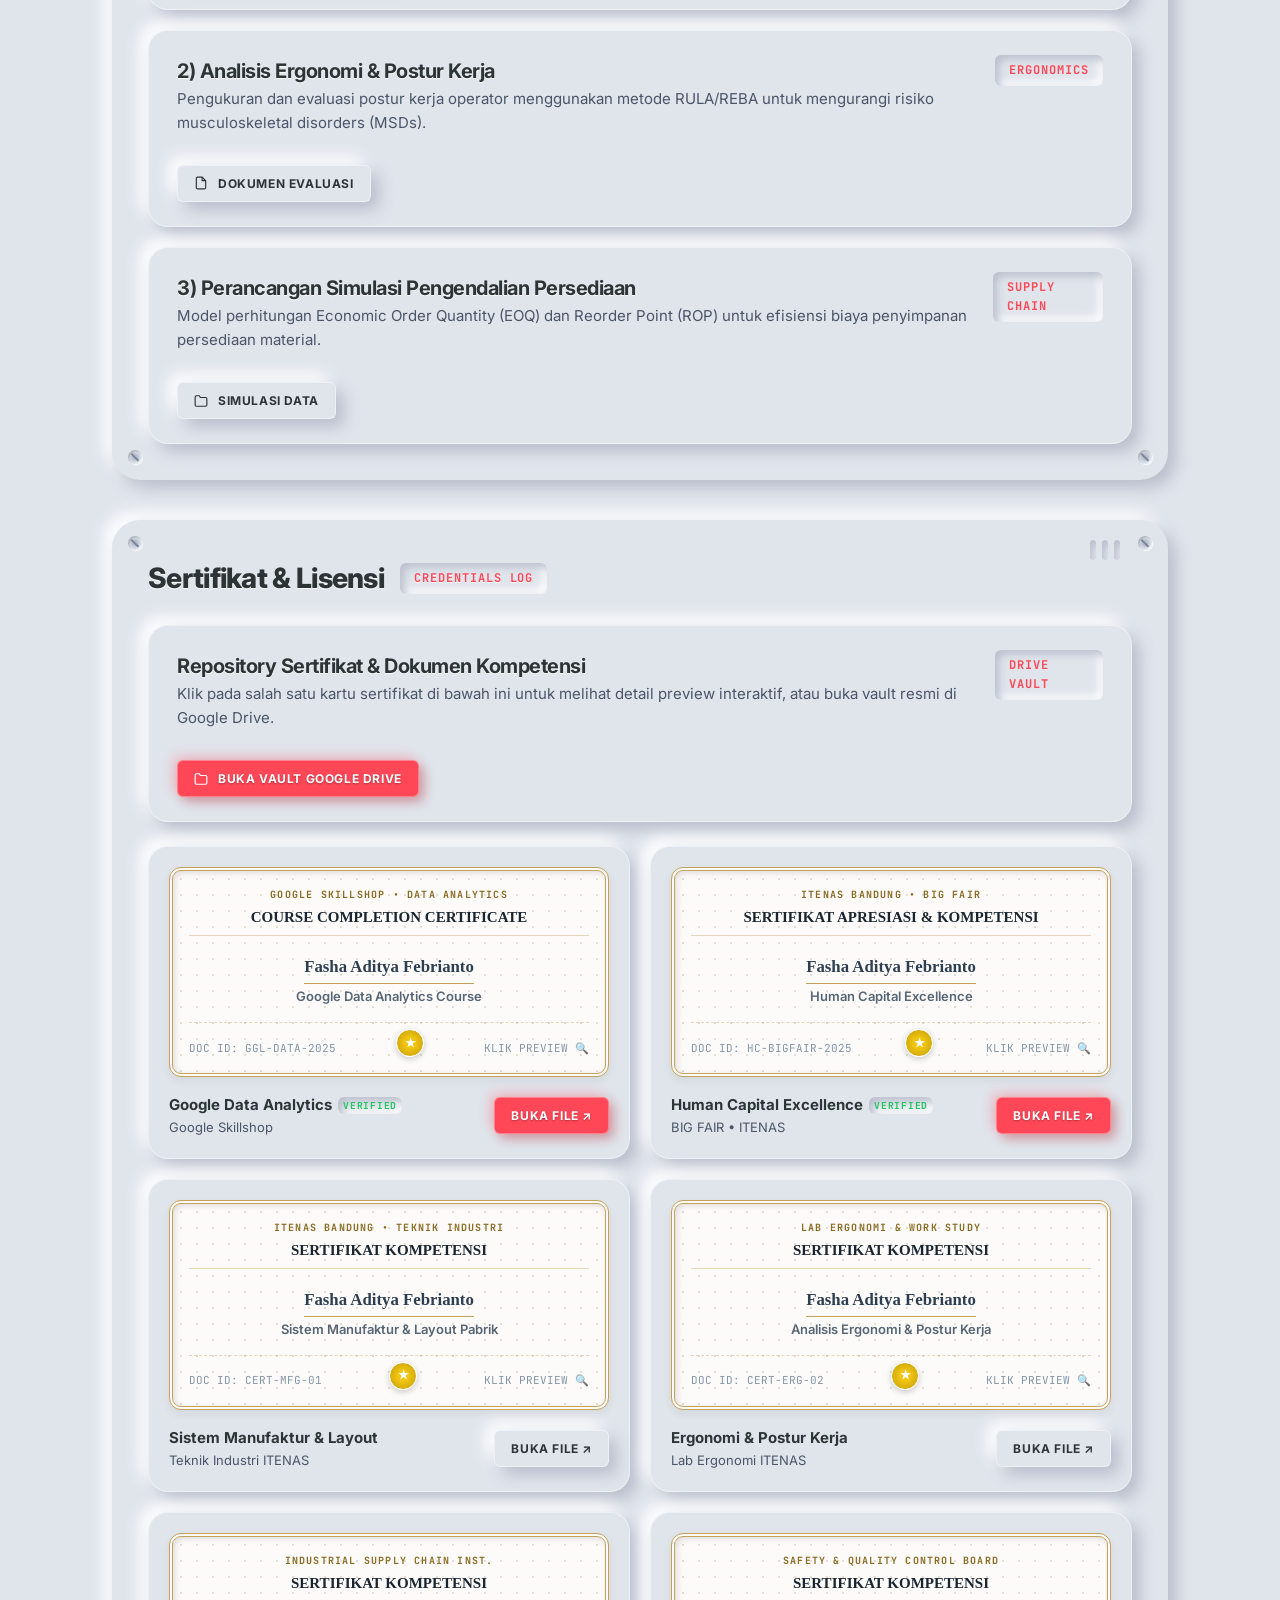
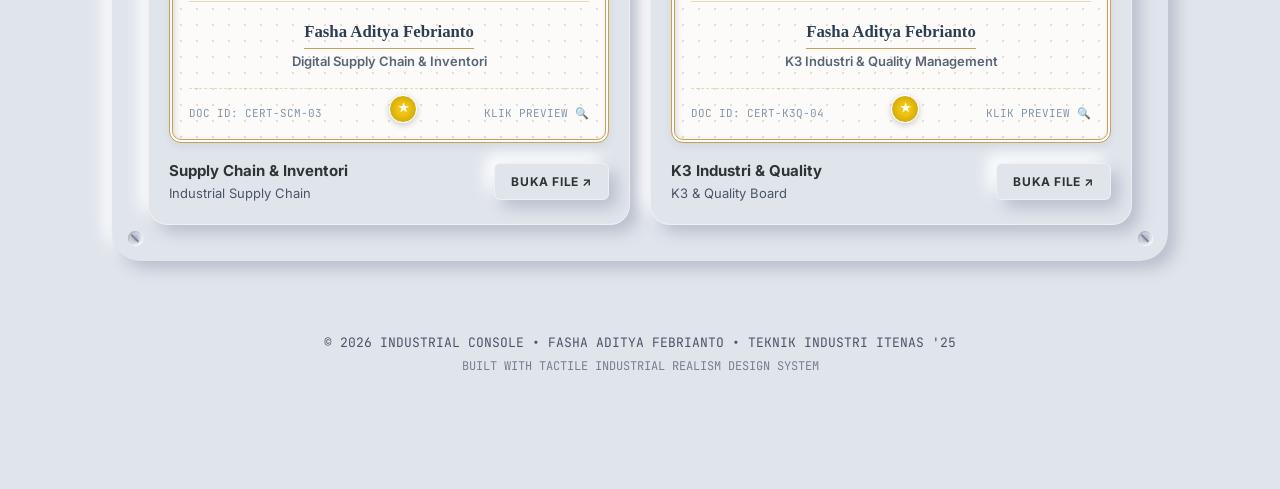
==== commit cbab21a5: "feat: tambahkan sertifikat Google Data Analytics dan Human Capital Excellence BIG FAIR" ====
--- a/index.html
+++ b/index.html
@@ -289,9 +289,79 @@
 
       <!-- CERTIFICATE PREVIEW GALLERY GRID -->
       <div class="cert-grid">
+        <!-- Certificate: Google Skillshop Data Analytics -->
+        <div class="cert-card" 
+             data-title="Google Skillshop - Google Data Analytics Course" 
+             data-issuer="Google Skillshop" 
+             data-id="CERT-GGL-DATA-2025" 
+             data-date="2025" 
+             data-url="https://drive.google.com/file/d/1hQkM6yd78QQE0KeuipHmFMIUmXJR2X3k/view?usp=drive_link"
+             data-embed="https://drive.google.com/file/d/1hQkM6yd78QQE0KeuipHmFMIUmXJR2X3k/preview">
+          <div class="cert-paper-thumb">
+            <div class="cert-paper-header">
+              <div class="cert-paper-org">GOOGLE SKILLSHOP • DATA ANALYTICS</div>
+              <div class="cert-paper-heading">COURSE COMPLETION CERTIFICATE</div>
+            </div>
+            <div class="cert-paper-body">
+              <div class="cert-paper-recipient">Fasha Aditya Febrianto</div>
+              <div class="cert-paper-title">Google Data Analytics Course</div>
+            </div>
+            <div class="cert-paper-footer">
+              <div>DOC ID: GGL-DATA-2025</div>
+              <div class="gold-seal" title="Official Seal">★</div>
+              <div>KLIK PREVIEW 🔍</div>
+            </div>
+          </div>
+          <div class="cert-info">
+            <div>
+              <div class="cert-name" style="display:flex; align-items:center; gap:6px;">
+                Google Data Analytics
+                <span class="badge-stamped" style="font-size:0.6rem; padding:1px 5px; color:var(--accent-green); border-color:var(--accent-green);">VERIFIED</span>
+              </div>
+              <div class="cert-issuer">Google Skillshop</div>
+            </div>
+            <a class="btn btn-sm btn-primary" href="https://drive.google.com/file/d/1hQkM6yd78QQE0KeuipHmFMIUmXJR2X3k/view?usp=drive_link" target="_blank" rel="noopener noreferrer">Buka File ↗</a>
+          </div>
+        </div>
+
+        <!-- Certificate: Human Capital Excellence BIG FAIR -->
+        <div class="cert-card" 
+             data-title="Human Capital Excellence - BIG FAIR ITENAS" 
+             data-issuer="Institut Teknologi Nasional (ITENAS) • BIG FAIR" 
+             data-id="CERT-HC-BIGFAIR-2025" 
+             data-date="2025" 
+             data-url="https://drive.google.com/file/d/1AwF6GE4XygJX2gHLUqdujcu7x0l6jWMY/view?usp=drive_link"
+             data-embed="https://drive.google.com/file/d/1AwF6GE4XygJX2gHLUqdujcu7x0l6jWMY/preview">
+          <div class="cert-paper-thumb">
+            <div class="cert-paper-header">
+              <div class="cert-paper-org">ITENAS BANDUNG • BIG FAIR</div>
+              <div class="cert-paper-heading">SERTIFIKAT APRESIASI &amp; KOMPETENSI</div>
+            </div>
+            <div class="cert-paper-body">
+              <div class="cert-paper-recipient">Fasha Aditya Febrianto</div>
+              <div class="cert-paper-title">Human Capital Excellence</div>
+            </div>
+            <div class="cert-paper-footer">
+              <div>DOC ID: HC-BIGFAIR-2025</div>
+              <div class="gold-seal" title="Official Seal">★</div>
+              <div>KLIK PREVIEW 🔍</div>
+            </div>
+          </div>
+          <div class="cert-info">
+            <div>
+              <div class="cert-name" style="display:flex; align-items:center; gap:6px;">
+                Human Capital Excellence
+                <span class="badge-stamped" style="font-size:0.6rem; padding:1px 5px; color:var(--accent-green); border-color:var(--accent-green);">VERIFIED</span>
+              </div>
+              <div class="cert-issuer">BIG FAIR • ITENAS</div>
+            </div>
+            <a class="btn btn-sm btn-primary" href="https://drive.google.com/file/d/1AwF6GE4XygJX2gHLUqdujcu7x0l6jWMY/view?usp=drive_link" target="_blank" rel="noopener noreferrer">Buka File ↗</a>
+          </div>
+        </div>
+
         <!-- Certificate 1 -->
         <div class="cert-card" 
-             data-title="Sertifikat Sistem Manufaktur & Layout Pabrik" 
+             data-title="Sertifikat Sistem Manufaktur &amp; Layout Pabrik" 
              data-issuer="Departemen Teknik Industri ITENAS" 
              data-id="CERT-MFG-2025-01" 
              data-date="2025" 
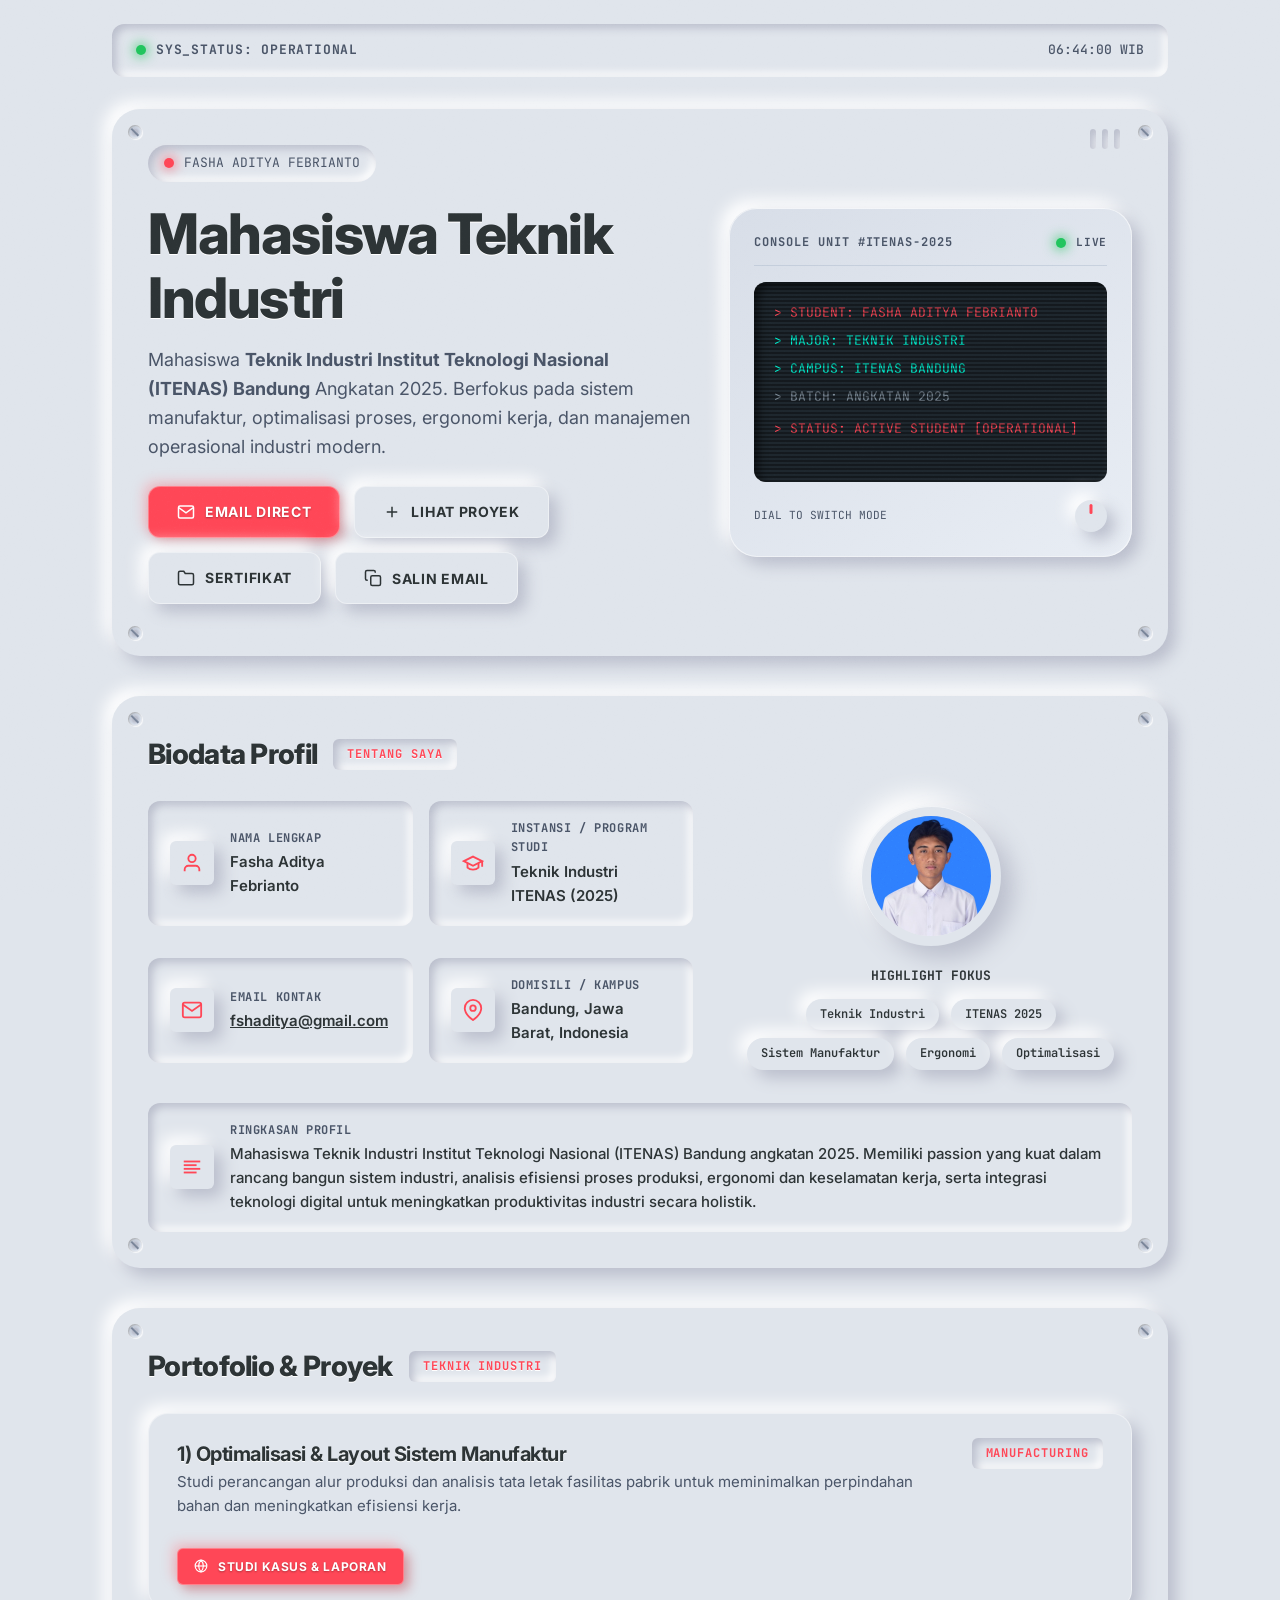
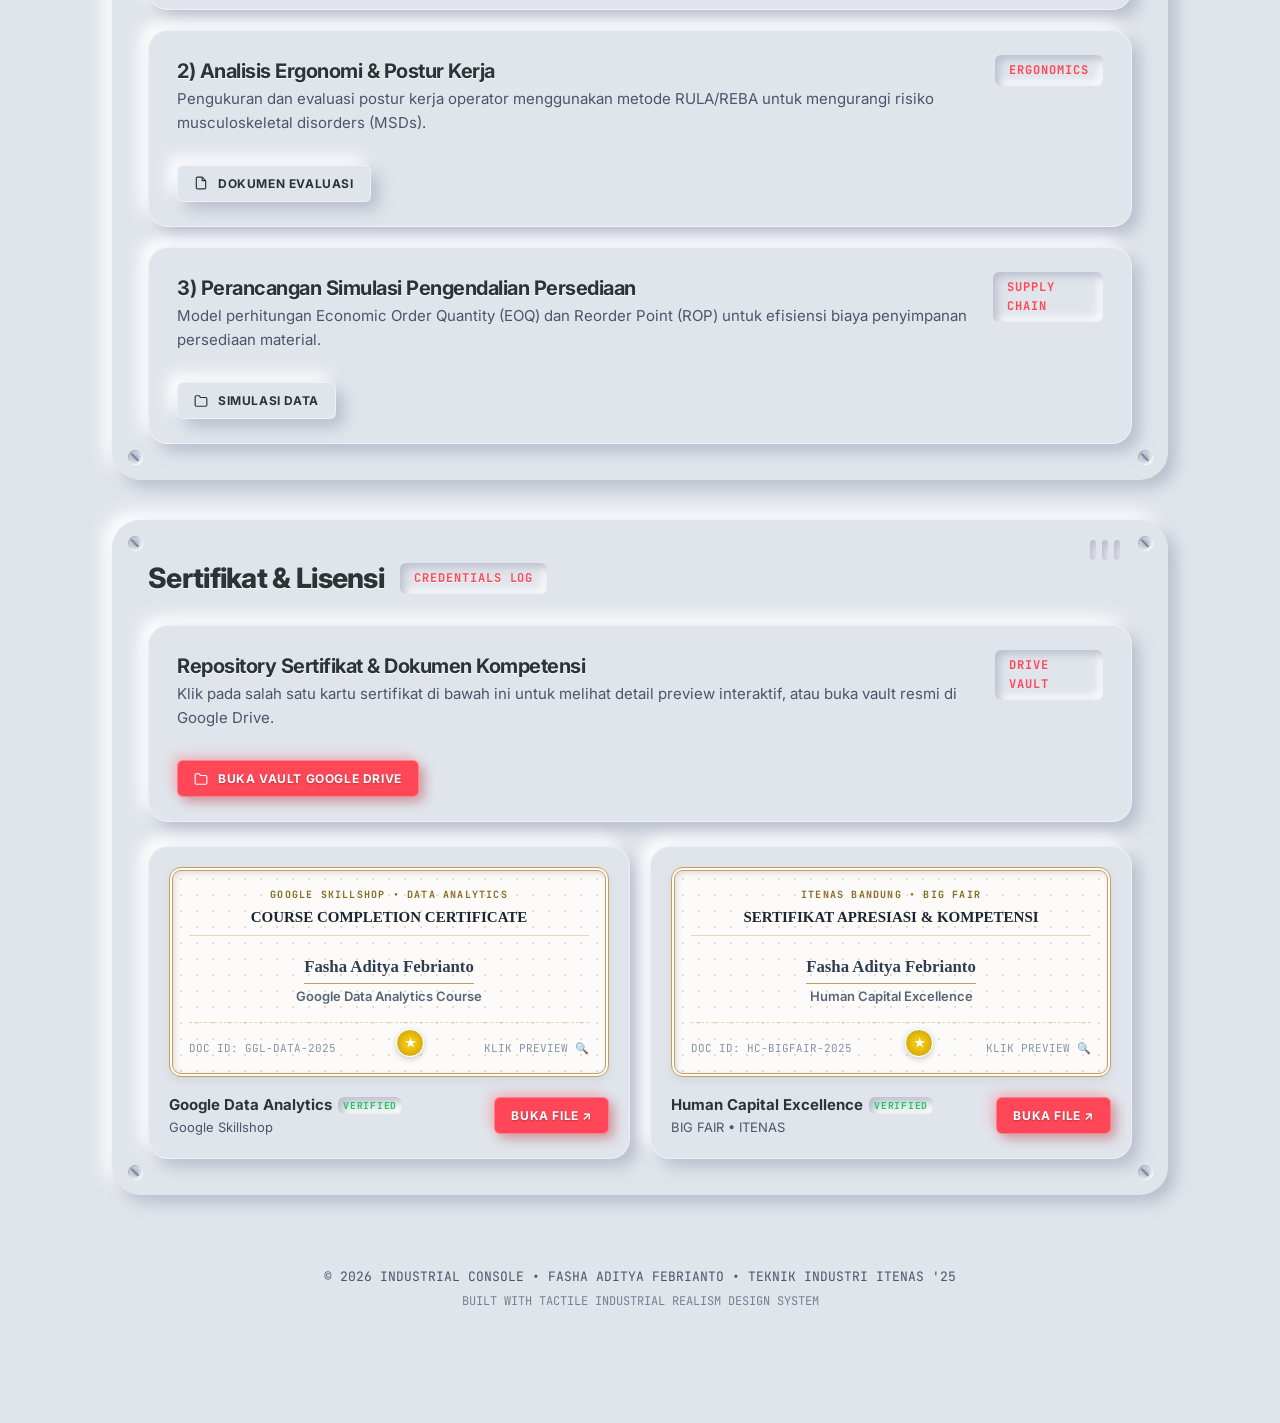
==== commit b2247f59: "fix: tampilkan hanya sertifikat individual resmi (Google Data Analytics & Human Capital Excellence)" ====
--- a/index.html
+++ b/index.html
@@ -358,134 +358,6 @@
             <a class="btn btn-sm btn-primary" href="https://drive.google.com/file/d/1AwF6GE4XygJX2gHLUqdujcu7x0l6jWMY/view?usp=drive_link" target="_blank" rel="noopener noreferrer">Buka File ↗</a>
           </div>
         </div>
-
-        <!-- Certificate 1 -->
-        <div class="cert-card" 
-             data-title="Sertifikat Sistem Manufaktur &amp; Layout Pabrik" 
-             data-issuer="Departemen Teknik Industri ITENAS" 
-             data-id="CERT-MFG-2025-01" 
-             data-date="2025" 
-             data-url="https://drive.google.com/drive/folders/1NMRkNoqh_d0V816dMV6eWo6TvrLxkm08?usp=drive_link"
-             data-embed="https://drive.google.com/embeddedfolderview?id=1NMRkNoqh_d0V816dMV6eWo6TvrLxkm08#grid">
-          <div class="cert-paper-thumb">
-            <div class="cert-paper-header">
-              <div class="cert-paper-org">ITENAS BANDUNG • TEKNIK INDUSTRI</div>
-              <div class="cert-paper-heading">SERTIFIKAT KOMPETENSI</div>
-            </div>
-            <div class="cert-paper-body">
-              <div class="cert-paper-recipient">Fasha Aditya Febrianto</div>
-              <div class="cert-paper-title">Sistem Manufaktur & Layout Pabrik</div>
-            </div>
-            <div class="cert-paper-footer">
-              <div>DOC ID: CERT-MFG-01</div>
-              <div class="gold-seal" title="Official Seal">★</div>
-              <div>KLIK PREVIEW 🔍</div>
-            </div>
-          </div>
-          <div class="cert-info">
-            <div>
-              <div class="cert-name">Sistem Manufaktur & Layout</div>
-              <div class="cert-issuer">Teknik Industri ITENAS</div>
-            </div>
-            <a class="btn btn-sm" href="https://drive.google.com/drive/folders/1NMRkNoqh_d0V816dMV6eWo6TvrLxkm08?usp=drive_link" target="_blank" rel="noopener noreferrer">Buka File ↗</a>
-          </div>
-        </div>
-
-        <!-- Certificate 2 -->
-        <div class="cert-card" 
-             data-title="Sertifikat Analisis Ergonomi & Postur Kerja (RULA/REBA)" 
-             data-issuer="Laboratorium Ergonomi & Work Study ITENAS" 
-             data-id="CERT-ERG-2025-02" 
-             data-date="2025" 
-             data-url="https://drive.google.com/drive/folders/1NMRkNoqh_d0V816dMV6eWo6TvrLxkm08?usp=drive_link"
-             data-embed="https://drive.google.com/embeddedfolderview?id=1NMRkNoqh_d0V816dMV6eWo6TvrLxkm08#list">
-          <div class="cert-paper-thumb">
-            <div class="cert-paper-header">
-              <div class="cert-paper-org">LAB ERGONOMI & WORK STUDY</div>
-              <div class="cert-paper-heading">SERTIFIKAT KOMPETENSI</div>
-            </div>
-            <div class="cert-paper-body">
-              <div class="cert-paper-recipient">Fasha Aditya Febrianto</div>
-              <div class="cert-paper-title">Analisis Ergonomi & Postur Kerja</div>
-            </div>
-            <div class="cert-paper-footer">
-              <div>DOC ID: CERT-ERG-02</div>
-              <div class="gold-seal" title="Official Seal">★</div>
-              <div>KLIK PREVIEW 🔍</div>
-            </div>
-          </div>
-          <div class="cert-info">
-            <div>
-              <div class="cert-name">Ergonomi & Postur Kerja</div>
-              <div class="cert-issuer">Lab Ergonomi ITENAS</div>
-            </div>
-            <a class="btn btn-sm" href="https://drive.google.com/drive/folders/1NMRkNoqh_d0V816dMV6eWo6TvrLxkm08?usp=drive_link" target="_blank" rel="noopener noreferrer">Buka File ↗</a>
-          </div>
-        </div>
-
-        <!-- Certificate 3 -->
-        <div class="cert-card" 
-             data-title="Sertifikat Digital Supply Chain & Inventory Control" 
-             data-issuer="Industrial Systems & Supply Chain Institute" 
-             data-id="CERT-SCM-2025-03" 
-             data-date="2025" 
-             data-url="https://drive.google.com/drive/folders/1NMRkNoqh_d0V816dMV6eWo6TvrLxkm08?usp=drive_link"
-             data-embed="https://drive.google.com/embeddedfolderview?id=1NMRkNoqh_d0V816dMV6eWo6TvrLxkm08#grid">
-          <div class="cert-paper-thumb">
-            <div class="cert-paper-header">
-              <div class="cert-paper-org">INDUSTRIAL SUPPLY CHAIN INST.</div>
-              <div class="cert-paper-heading">SERTIFIKAT KOMPETENSI</div>
-            </div>
-            <div class="cert-paper-body">
-              <div class="cert-paper-recipient">Fasha Aditya Febrianto</div>
-              <div class="cert-paper-title">Digital Supply Chain & Inventori</div>
-            </div>
-            <div class="cert-paper-footer">
-              <div>DOC ID: CERT-SCM-03</div>
-              <div class="gold-seal" title="Official Seal">★</div>
-              <div>KLIK PREVIEW 🔍</div>
-            </div>
-          </div>
-          <div class="cert-info">
-            <div>
-              <div class="cert-name">Supply Chain & Inventori</div>
-              <div class="cert-issuer">Industrial Supply Chain</div>
-            </div>
-            <a class="btn btn-sm" href="https://drive.google.com/drive/folders/1NMRkNoqh_d0V816dMV6eWo6TvrLxkm08?usp=drive_link" target="_blank" rel="noopener noreferrer">Buka File ↗</a>
-          </div>
-        </div>
-
-        <!-- Certificate 4 -->
-        <div class="cert-card" 
-             data-title="Sertifikat Pelatihan K3 Industri & Quality Management" 
-             data-issuer="Safety & Quality Control Board" 
-             data-id="CERT-K3Q-2025-04" 
-             data-date="2025" 
-             data-url="https://drive.google.com/drive/folders/1NMRkNoqh_d0V816dMV6eWo6TvrLxkm08?usp=drive_link"
-             data-embed="https://drive.google.com/embeddedfolderview?id=1NMRkNoqh_d0V816dMV6eWo6TvrLxkm08#list">
-          <div class="cert-paper-thumb">
-            <div class="cert-paper-header">
-              <div class="cert-paper-org">SAFETY & QUALITY CONTROL BOARD</div>
-              <div class="cert-paper-heading">SERTIFIKAT KOMPETENSI</div>
-            </div>
-            <div class="cert-paper-body">
-              <div class="cert-paper-recipient">Fasha Aditya Febrianto</div>
-              <div class="cert-paper-title">K3 Industri & Quality Management</div>
-            </div>
-            <div class="cert-paper-footer">
-              <div>DOC ID: CERT-K3Q-04</div>
-              <div class="gold-seal" title="Official Seal">★</div>
-              <div>KLIK PREVIEW 🔍</div>
-            </div>
-          </div>
-          <div class="cert-info">
-            <div>
-              <div class="cert-name">K3 Industri & Quality</div>
-              <div class="cert-issuer">K3 & Quality Board</div>
-            </div>
-            <a class="btn btn-sm" href="https://drive.google.com/drive/folders/1NMRkNoqh_d0V816dMV6eWo6TvrLxkm08?usp=drive_link" target="_blank" rel="noopener noreferrer">Buka File ↗</a>
-          </div>
-        </div>
       </div>
     </section>
 
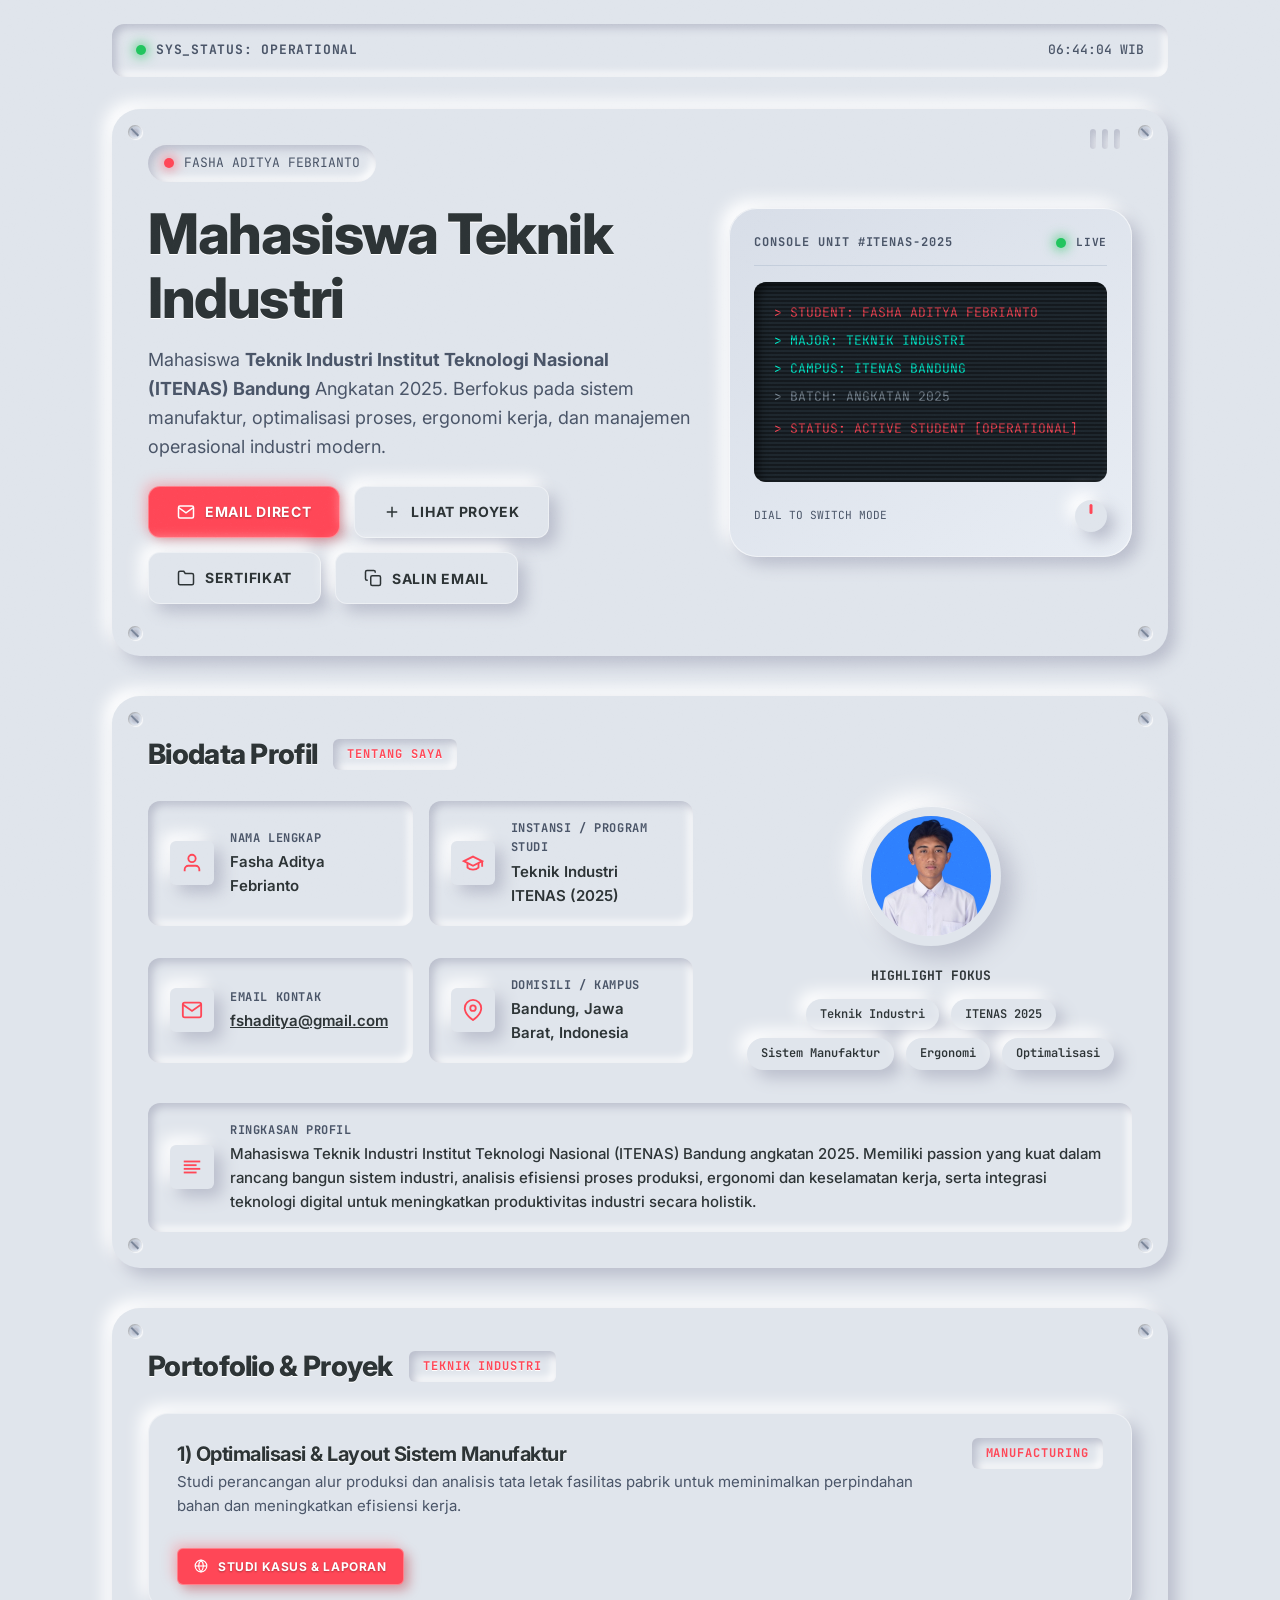
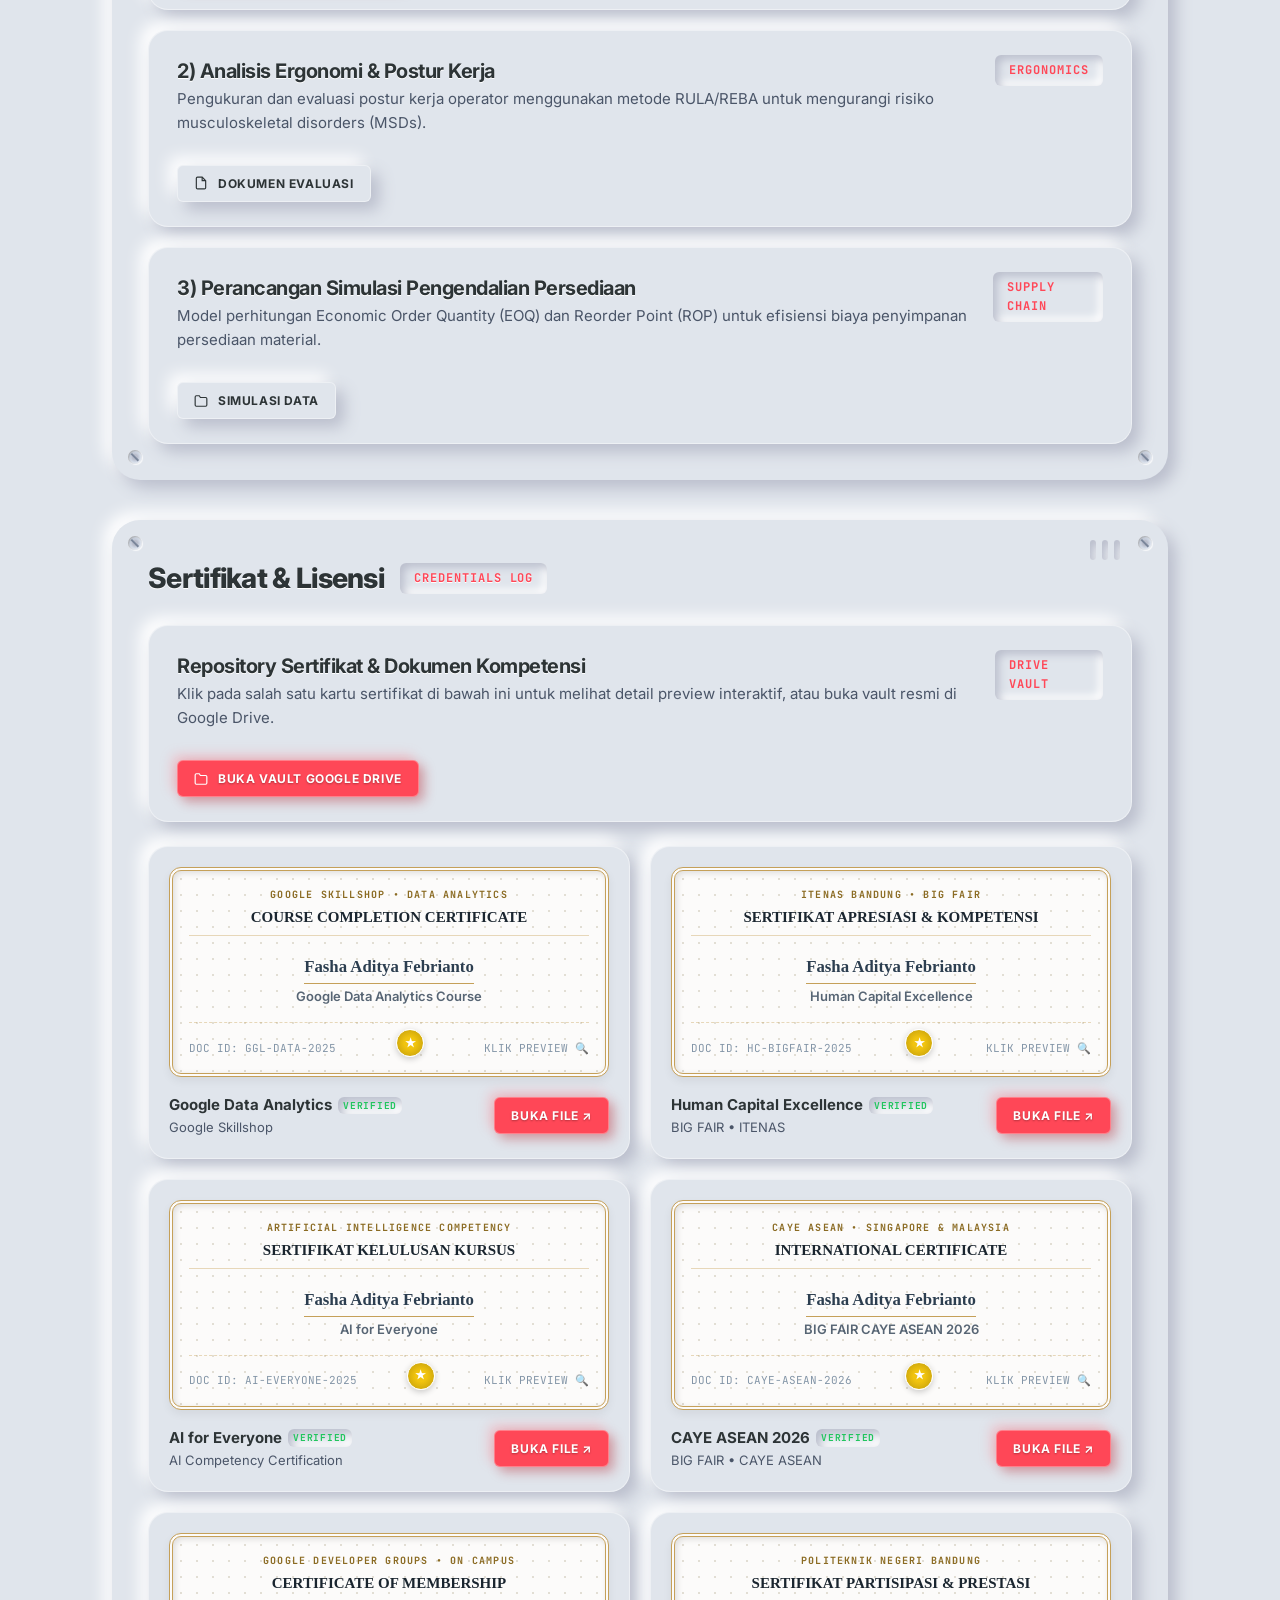
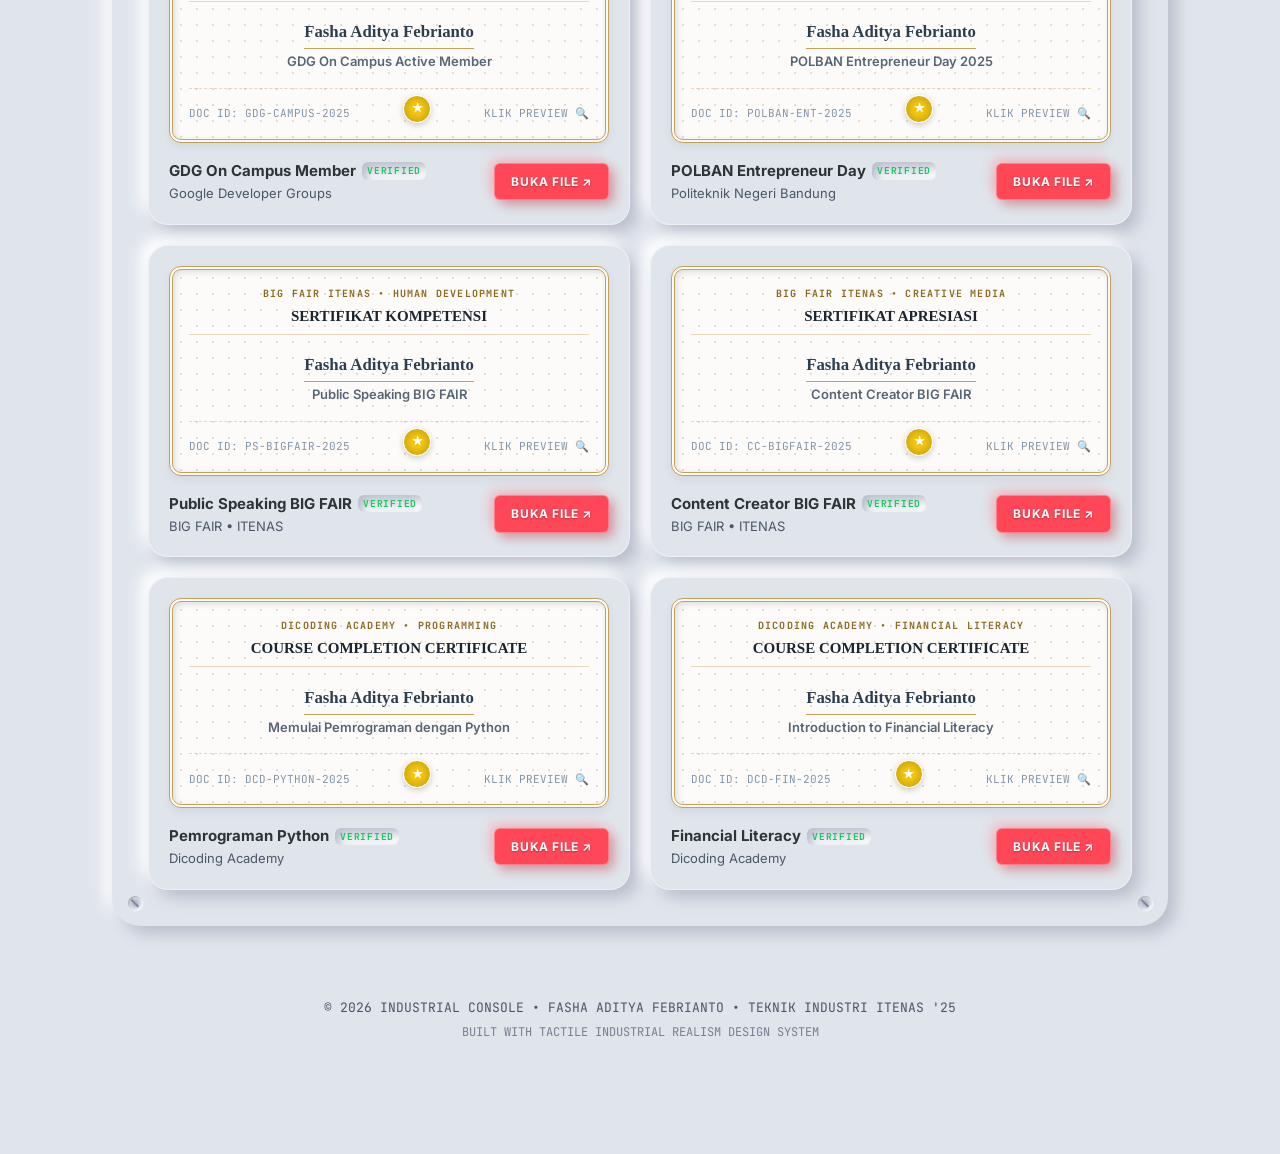
==== commit 0607ea0c: "feat: tambahkan 8 sertifikat baru ke section sertifikat (total 10 sertifikat individual)" ====
--- a/index.html
+++ b/index.html
@@ -1,21 +1,24 @@
 <!DOCTYPE html>
 <html lang="id">
+
 <head>
   <meta charset="UTF-8" />
   <meta name="viewport" content="width=device-width, initial-scale=1.0" />
   <title>Fasha Aditya Febrianto</title>
-  <meta name="description" content="Portofolio Pribadi Fasha Aditya Febrianto - Mahasiswa Teknik Industri ITENAS Bandung Angkatan 2025." />
-  
+  <meta name="description"
+    content="Portofolio Pribadi Fasha Aditya Febrianto - Mahasiswa Teknik Industri ITENAS Bandung Angkatan 2025." />
+
   <!-- Industrial Skeuomorphism Design System Stylesheet -->
   <link rel="stylesheet" href="industrial.css" />
 </head>
+
 <body>
 
   <!-- Ambient Micro-Texture Canvas -->
   <canvas id="noiseCanvas"></canvas>
 
   <div class="container">
-    
+
     <!-- Top Status Control Bar -->
     <header class="status-bar">
       <div class="status-indicator">
@@ -50,24 +53,37 @@
           <h1 class="hero-title">Mahasiswa Teknik Industri</h1>
 
           <p class="hero-subtitle">
-            Mahasiswa <strong>Teknik Industri Institut Teknologi Nasional (ITENAS) Bandung</strong> Angkatan 2025. Berfokus pada sistem manufaktur, optimalisasi proses, ergonomi kerja, dan manajemen operasional industri modern.
+            Mahasiswa <strong>Teknik Industri Institut Teknologi Nasional (ITENAS) Bandung</strong> Angkatan 2025.
+            Berfokus pada sistem manufaktur, optimalisasi proses, ergonomi kerja, dan manajemen operasional industri
+            modern.
           </p>
 
           <div class="hero-cta-group">
             <a class="btn btn-primary" href="mailto:fshaditya@gmail.com?subject=Kontak%20dari%20Portofolio">
-              <svg width="18" height="18" viewBox="0 0 24 24" fill="none" stroke="currentColor" stroke-width="2"><path d="M4 4h16c1.1 0 2 .9 2 2v12c0 1.1-.9 2-2 2H4c-1.1 0-2-.9-2-2V6c0-1.1.9-2 2-2z"></path><polyline points="22,6 12,13 2,6"></polyline></svg>
+              <svg width="18" height="18" viewBox="0 0 24 24" fill="none" stroke="currentColor" stroke-width="2">
+                <path d="M4 4h16c1.1 0 2 .9 2 2v12c0 1.1-.9 2-2 2H4c-1.1 0-2-.9-2-2V6c0-1.1.9-2 2-2z"></path>
+                <polyline points="22,6 12,13 2,6"></polyline>
+              </svg>
               Email Direct
             </a>
             <a class="btn" href="#portfolio">
-              <svg width="18" height="18" viewBox="0 0 24 24" fill="none" stroke="currentColor" stroke-width="2"><line x1="12" y1="5" x2="12" y2="19"></line><line x1="5" y1="12" x2="19" y2="12"></line></svg>
+              <svg width="18" height="18" viewBox="0 0 24 24" fill="none" stroke="currentColor" stroke-width="2">
+                <line x1="12" y1="5" x2="12" y2="19"></line>
+                <line x1="5" y1="12" x2="19" y2="12"></line>
+              </svg>
               Lihat Proyek
             </a>
             <a class="btn" href="#sertifikat">
-              <svg width="18" height="18" viewBox="0 0 24 24" fill="none" stroke="currentColor" stroke-width="2"><path d="M22 19a2 2 0 0 1-2 2H4a2 2 0 0 1-2-2V5a2 2 0 0 1 2-2h5l2 3h9a2 2 0 0 1 2 2z"></path></svg>
+              <svg width="18" height="18" viewBox="0 0 24 24" fill="none" stroke="currentColor" stroke-width="2">
+                <path d="M22 19a2 2 0 0 1-2 2H4a2 2 0 0 1-2-2V5a2 2 0 0 1 2-2h5l2 3h9a2 2 0 0 1 2 2z"></path>
+              </svg>
               Sertifikat
             </a>
             <button class="btn" id="btnCopyEmail" type="button">
-              <svg width="18" height="18" viewBox="0 0 24 24" fill="none" stroke="currentColor" stroke-width="2"><rect x="9" y="9" width="13" height="13" rx="2" ry="2"></rect><path d="M5 15H4a2 2 0 0 1-2-2V4a2 2 0 0 1 2-2h9a2 2 0 0 1 2 2v1"></path></svg>
+              <svg width="18" height="18" viewBox="0 0 24 24" fill="none" stroke="currentColor" stroke-width="2">
+                <rect x="9" y="9" width="13" height="13" rx="2" ry="2"></rect>
+                <path d="M5 15H4a2 2 0 0 1-2-2V4a2 2 0 0 1 2-2h9a2 2 0 0 1 2 2v1"></path>
+              </svg>
               Salin Email
             </button>
           </div>
@@ -120,7 +136,10 @@
         <div class="grid-2">
           <div class="data-well">
             <div class="data-icon">
-              <svg viewBox="0 0 24 24" fill="none" stroke="currentColor" stroke-width="2"><path d="M20 21v-2a4 4 0 0 0-4-4H8a4 4 0 0 0-4 4v2"></path><circle cx="12" cy="7" r="4"></circle></svg>
+              <svg viewBox="0 0 24 24" fill="none" stroke="currentColor" stroke-width="2">
+                <path d="M20 21v-2a4 4 0 0 0-4-4H8a4 4 0 0 0-4 4v2"></path>
+                <circle cx="12" cy="7" r="4"></circle>
+              </svg>
             </div>
             <div>
               <div class="data-label">NAMA LENGKAP</div>
@@ -130,7 +149,10 @@
 
           <div class="data-well">
             <div class="data-icon">
-              <svg viewBox="0 0 24 24" fill="none" stroke="currentColor" stroke-width="2"><path d="M22 10v6M2 10l10-5 10 5-10 5z"></path><path d="M6 12v5c3 3 9 3 12 0v-5"></path></svg>
+              <svg viewBox="0 0 24 24" fill="none" stroke="currentColor" stroke-width="2">
+                <path d="M22 10v6M2 10l10-5 10 5-10 5z"></path>
+                <path d="M6 12v5c3 3 9 3 12 0v-5"></path>
+              </svg>
             </div>
             <div>
               <div class="data-label">INSTANSI / PROGRAM STUDI</div>
@@ -140,19 +162,26 @@
 
           <div class="data-well">
             <div class="data-icon">
-              <svg viewBox="0 0 24 24" fill="none" stroke="currentColor" stroke-width="2"><path d="M4 4h16c1.1 0 2 .9 2 2v12c0 1.1-.9 2-2 2H4c-1.1 0-2-.9-2-2V6c0-1.1.9-2 2-2z"></path><polyline points="22,6 12,13 2,6"></polyline></svg>
+              <svg viewBox="0 0 24 24" fill="none" stroke="currentColor" stroke-width="2">
+                <path d="M4 4h16c1.1 0 2 .9 2 2v12c0 1.1-.9 2-2 2H4c-1.1 0-2-.9-2-2V6c0-1.1.9-2 2-2z"></path>
+                <polyline points="22,6 12,13 2,6"></polyline>
+              </svg>
             </div>
             <div>
               <div class="data-label">EMAIL KONTAK</div>
               <div class="data-value">
-                <a href="mailto:fshaditya@gmail.com" style="color:var(--text-primary); text-decoration:underline;">fshaditya@gmail.com</a>
+                <a href="mailto:fshaditya@gmail.com"
+                  style="color:var(--text-primary); text-decoration:underline;">fshaditya@gmail.com</a>
               </div>
             </div>
           </div>
 
           <div class="data-well">
             <div class="data-icon">
-              <svg viewBox="0 0 24 24" fill="none" stroke="currentColor" stroke-width="2"><path d="M21 10c0 7-9 13-9 13s-9-6-9-13a9 9 0 0 1 18 0z"></path><circle cx="12" cy="10" r="3"></circle></svg>
+              <svg viewBox="0 0 24 24" fill="none" stroke="currentColor" stroke-width="2">
+                <path d="M21 10c0 7-9 13-9 13s-9-6-9-13a9 9 0 0 1 18 0z"></path>
+                <circle cx="12" cy="10" r="3"></circle>
+              </svg>
             </div>
             <div>
               <div class="data-label">DOMISILI / KAMPUS</div>
@@ -179,12 +208,19 @@
 
       <div class="data-well" style="margin-bottom: 0;">
         <div class="data-icon">
-          <svg viewBox="0 0 24 24" fill="none" stroke="currentColor" stroke-width="2"><line x1="17" y1="10" x2="3" y2="10"></line><line x1="21" y1="6" x2="3" y2="6"></line><line x1="21" y1="14" x2="3" y2="14"></line><line x1="17" y1="18" x2="3" y2="18"></line></svg>
+          <svg viewBox="0 0 24 24" fill="none" stroke="currentColor" stroke-width="2">
+            <line x1="17" y1="10" x2="3" y2="10"></line>
+            <line x1="21" y1="6" x2="3" y2="6"></line>
+            <line x1="21" y1="14" x2="3" y2="14"></line>
+            <line x1="17" y1="18" x2="3" y2="18"></line>
+          </svg>
         </div>
         <div>
           <div class="data-label">RINGKASAN PROFIL</div>
           <div class="data-value" style="font-weight: 500; font-size:0.9375rem; line-height: 1.6;">
-            Mahasiswa Teknik Industri Institut Teknologi Nasional (ITENAS) Bandung angkatan 2025. Memiliki passion yang kuat dalam rancang bangun sistem industri, analisis efisiensi proses produksi, ergonomi dan keselamatan kerja, serta integrasi teknologi digital untuk meningkatkan produktivitas industri secara holistik.
+            Mahasiswa Teknik Industri Institut Teknologi Nasional (ITENAS) Bandung angkatan 2025. Memiliki passion yang
+            kuat dalam rancang bangun sistem industri, analisis efisiensi proses produksi, ergonomi dan keselamatan
+            kerja, serta integrasi teknologi digital untuk meningkatkan produktivitas industri secara holistik.
           </div>
         </div>
       </div>
@@ -207,13 +243,19 @@
         <div class="project-header">
           <div>
             <h3 class="project-title">1) Optimalisasi & Layout Sistem Manufaktur</h3>
-            <p class="project-desc">Studi perancangan alur produksi dan analisis tata letak fasilitas pabrik untuk meminimalkan perpindahan bahan dan meningkatkan efisiensi kerja.</p>
+            <p class="project-desc">Studi perancangan alur produksi dan analisis tata letak fasilitas pabrik untuk
+              meminimalkan perpindahan bahan dan meningkatkan efisiensi kerja.</p>
           </div>
           <span class="badge-stamped">MANUFACTURING</span>
         </div>
         <div class="project-links">
           <a class="btn btn-sm btn-primary" href="#portfolio">
-            <svg width="14" height="14" viewBox="0 0 24 24" fill="none" stroke="currentColor" stroke-width="2"><circle cx="12" cy="12" r="10"></circle><line x1="2" y1="12" x2="22" y2="12"></line><path d="M12 2a15.3 15.3 0 0 1 4 10 15.3 15.3 0 0 1-4 10 15.3 15.3 0 0 1-4-10 15.3 15.3 0 0 1 4-10z"></path></svg>
+            <svg width="14" height="14" viewBox="0 0 24 24" fill="none" stroke="currentColor" stroke-width="2">
+              <circle cx="12" cy="12" r="10"></circle>
+              <line x1="2" y1="12" x2="22" y2="12"></line>
+              <path d="M12 2a15.3 15.3 0 0 1 4 10 15.3 15.3 0 0 1-4 10 15.3 15.3 0 0 1-4-10 15.3 15.3 0 0 1 4-10z">
+              </path>
+            </svg>
             Studi Kasus & Laporan
           </a>
         </div>
@@ -224,13 +266,17 @@
         <div class="project-header">
           <div>
             <h3 class="project-title">2) Analisis Ergonomi & Postur Kerja</h3>
-            <p class="project-desc">Pengukuran dan evaluasi postur kerja operator menggunakan metode RULA/REBA untuk mengurangi risiko musculoskeletal disorders (MSDs).</p>
+            <p class="project-desc">Pengukuran dan evaluasi postur kerja operator menggunakan metode RULA/REBA untuk
+              mengurangi risiko musculoskeletal disorders (MSDs).</p>
           </div>
           <span class="badge-stamped">ERGONOMICS</span>
         </div>
         <div class="project-links">
           <a class="btn btn-sm" href="#portfolio">
-            <svg width="14" height="14" viewBox="0 0 24 24" fill="none" stroke="currentColor" stroke-width="2"><path d="M14 2H6a2 2 0 0 0-2 2v16a2 2 0 0 0 2 2h12a2 2 0 0 0 2-2V8z"></path><polyline points="14 2 14 8 20 8"></polyline></svg>
+            <svg width="14" height="14" viewBox="0 0 24 24" fill="none" stroke="currentColor" stroke-width="2">
+              <path d="M14 2H6a2 2 0 0 0-2 2v16a2 2 0 0 0 2 2h12a2 2 0 0 0 2-2V8z"></path>
+              <polyline points="14 2 14 8 20 8"></polyline>
+            </svg>
             Dokumen Evaluasi
           </a>
         </div>
@@ -241,13 +287,16 @@
         <div class="project-header">
           <div>
             <h3 class="project-title">3) Perancangan Simulasi Pengendalian Persediaan</h3>
-            <p class="project-desc">Model perhitungan Economic Order Quantity (EOQ) dan Reorder Point (ROP) untuk efisiensi biaya penyimpanan persediaan material.</p>
+            <p class="project-desc">Model perhitungan Economic Order Quantity (EOQ) dan Reorder Point (ROP) untuk
+              efisiensi biaya penyimpanan persediaan material.</p>
           </div>
           <span class="badge-stamped">SUPPLY CHAIN</span>
         </div>
         <div class="project-links">
           <a class="btn btn-sm" href="#portfolio">
-            <svg width="14" height="14" viewBox="0 0 24 24" fill="none" stroke="currentColor" stroke-width="2"><path d="M22 19a2 2 0 0 1-2 2H4a2 2 0 0 1-2-2V5a2 2 0 0 1 2-2h5l2 3h9a2 2 0 0 1 2 2z"></path></svg>
+            <svg width="14" height="14" viewBox="0 0 24 24" fill="none" stroke="currentColor" stroke-width="2">
+              <path d="M22 19a2 2 0 0 1-2 2H4a2 2 0 0 1-2-2V5a2 2 0 0 1 2-2h5l2 3h9a2 2 0 0 1 2 2z"></path>
+            </svg>
             Simulasi Data
           </a>
         </div>
@@ -275,13 +324,18 @@
         <div class="project-header">
           <div>
             <h3 class="project-title">Repository Sertifikat & Dokumen Kompetensi</h3>
-            <p class="project-desc">Klik pada salah satu kartu sertifikat di bawah ini untuk melihat detail preview interaktif, atau buka vault resmi di Google Drive.</p>
+            <p class="project-desc">Klik pada salah satu kartu sertifikat di bawah ini untuk melihat detail preview
+              interaktif, atau buka vault resmi di Google Drive.</p>
           </div>
           <span class="badge-stamped">DRIVE VAULT</span>
         </div>
         <div class="project-links">
-          <a class="btn btn-sm btn-primary" href="https://drive.google.com/drive/folders/1NMRkNoqh_d0V816dMV6eWo6TvrLxkm08?usp=drive_link" target="_blank" rel="noopener noreferrer">
-            <svg width="14" height="14" viewBox="0 0 24 24" fill="none" stroke="currentColor" stroke-width="2"><path d="M22 19a2 2 0 0 1-2 2H4a2 2 0 0 1-2-2V5a2 2 0 0 1 2-2h5l2 3h9a2 2 0 0 1 2 2z"></path></svg>
+          <a class="btn btn-sm btn-primary"
+            href="https://drive.google.com/drive/folders/1NMRkNoqh_d0V816dMV6eWo6TvrLxkm08?usp=drive_link"
+            target="_blank" rel="noopener noreferrer">
+            <svg width="14" height="14" viewBox="0 0 24 24" fill="none" stroke="currentColor" stroke-width="2">
+              <path d="M22 19a2 2 0 0 1-2 2H4a2 2 0 0 1-2-2V5a2 2 0 0 1 2-2h5l2 3h9a2 2 0 0 1 2 2z"></path>
+            </svg>
             Buka Vault Google Drive
           </a>
         </div>
@@ -289,12 +343,12 @@
 
       <!-- CERTIFICATE PREVIEW GALLERY GRID -->
       <div class="cert-grid">
-        <!-- Certificate: Google Skillshop Data Analytics -->
-        <div class="cert-card" 
-             data-title="Google Skillshop - Google Data Analytics Course" 
+        <!-- 1. Google Data Analytics -->
+        <div class="cert-card" 
+             data-title="Google Skillshop - Google Data Analytics Course"
              data-issuer="Google Skillshop" 
              data-id="CERT-GGL-DATA-2025" 
-             data-date="2025" 
+             data-date="2025"
              data-url="https://drive.google.com/file/d/1hQkM6yd78QQE0KeuipHmFMIUmXJR2X3k/view?usp=drive_link"
              data-embed="https://drive.google.com/file/d/1hQkM6yd78QQE0KeuipHmFMIUmXJR2X3k/preview">
           <div class="cert-paper-thumb">
@@ -324,12 +378,12 @@
           </div>
         </div>
 
-        <!-- Certificate: Human Capital Excellence BIG FAIR -->
-        <div class="cert-card" 
-             data-title="Human Capital Excellence - BIG FAIR ITENAS" 
+        <!-- 2. Human Capital Excellence BIG FAIR -->
+        <div class="cert-card" 
+             data-title="Human Capital Excellence - BIG FAIR ITENAS"
              data-issuer="Institut Teknologi Nasional (ITENAS) • BIG FAIR" 
              data-id="CERT-HC-BIGFAIR-2025" 
-             data-date="2025" 
+             data-date="2025"
              data-url="https://drive.google.com/file/d/1AwF6GE4XygJX2gHLUqdujcu7x0l6jWMY/view?usp=drive_link"
              data-embed="https://drive.google.com/file/d/1AwF6GE4XygJX2gHLUqdujcu7x0l6jWMY/preview">
           <div class="cert-paper-thumb">
@@ -356,6 +410,286 @@
               <div class="cert-issuer">BIG FAIR • ITENAS</div>
             </div>
             <a class="btn btn-sm btn-primary" href="https://drive.google.com/file/d/1AwF6GE4XygJX2gHLUqdujcu7x0l6jWMY/view?usp=drive_link" target="_blank" rel="noopener noreferrer">Buka File ↗</a>
+          </div>
+        </div>
+
+        <!-- 3. AI for Everyone -->
+        <div class="cert-card" 
+             data-title="Sertifikat AI for Everyone"
+             data-issuer="AI Competency Certification" 
+             data-id="CERT-AI-EVERYONE-2025" 
+             data-date="2025"
+             data-url="https://drive.google.com/file/d/1s2Tji65xz3at8DX0PGcjhQk3aYx36Mc8/view?usp=drive_link"
+             data-embed="https://drive.google.com/file/d/1s2Tji65xz3at8DX0PGcjhQk3aYx36Mc8/preview">
+          <div class="cert-paper-thumb">
+            <div class="cert-paper-header">
+              <div class="cert-paper-org">ARTIFICIAL INTELLIGENCE COMPETENCY</div>
+              <div class="cert-paper-heading">SERTIFIKAT KELULUSAN KURSUS</div>
+            </div>
+            <div class="cert-paper-body">
+              <div class="cert-paper-recipient">Fasha Aditya Febrianto</div>
+              <div class="cert-paper-title">AI for Everyone</div>
+            </div>
+            <div class="cert-paper-footer">
+              <div>DOC ID: AI-EVERYONE-2025</div>
+              <div class="gold-seal" title="Official Seal">★</div>
+              <div>KLIK PREVIEW 🔍</div>
+            </div>
+          </div>
+          <div class="cert-info">
+            <div>
+              <div class="cert-name" style="display:flex; align-items:center; gap:6px;">
+                AI for Everyone
+                <span class="badge-stamped" style="font-size:0.6rem; padding:1px 5px; color:var(--accent-green); border-color:var(--accent-green);">VERIFIED</span>
+              </div>
+              <div class="cert-issuer">AI Competency Certification</div>
+            </div>
+            <a class="btn btn-sm btn-primary" href="https://drive.google.com/file/d/1s2Tji65xz3at8DX0PGcjhQk3aYx36Mc8/view?usp=drive_link" target="_blank" rel="noopener noreferrer">Buka File ↗</a>
+          </div>
+        </div>
+
+        <!-- 4. BIG FAIR CAYE ASEAN 2026 -->
+        <div class="cert-card" 
+             data-title="Sertifikat BIG FAIR CAYE ASEAN 2026 Singapore & Malaysia"
+             data-issuer="CAYE ASEAN • BIG FAIR" 
+             data-id="CERT-CAYE-ASEAN-2026" 
+             data-date="2026"
+             data-url="https://drive.google.com/file/d/1sfZnvro_J5rs-0GWlVSwCT5T4LZNnzXe/view?usp=drive_link"
+             data-embed="https://drive.google.com/file/d/1sfZnvro_J5rs-0GWlVSwCT5T4LZNnzXe/preview">
+          <div class="cert-paper-thumb">
+            <div class="cert-paper-header">
+              <div class="cert-paper-org">CAYE ASEAN • SINGAPORE &amp; MALAYSIA</div>
+              <div class="cert-paper-heading">INTERNATIONAL CERTIFICATE</div>
+            </div>
+            <div class="cert-paper-body">
+              <div class="cert-paper-recipient">Fasha Aditya Febrianto</div>
+              <div class="cert-paper-title">BIG FAIR CAYE ASEAN 2026</div>
+            </div>
+            <div class="cert-paper-footer">
+              <div>DOC ID: CAYE-ASEAN-2026</div>
+              <div class="gold-seal" title="Official Seal">★</div>
+              <div>KLIK PREVIEW 🔍</div>
+            </div>
+          </div>
+          <div class="cert-info">
+            <div>
+              <div class="cert-name" style="display:flex; align-items:center; gap:6px;">
+                CAYE ASEAN 2026
+                <span class="badge-stamped" style="font-size:0.6rem; padding:1px 5px; color:var(--accent-green); border-color:var(--accent-green);">VERIFIED</span>
+              </div>
+              <div class="cert-issuer">BIG FAIR • CAYE ASEAN</div>
+            </div>
+            <a class="btn btn-sm btn-primary" href="https://drive.google.com/file/d/1sfZnvro_J5rs-0GWlVSwCT5T4LZNnzXe/view?usp=drive_link" target="_blank" rel="noopener noreferrer">Buka File ↗</a>
+          </div>
+        </div>
+
+        <!-- 5. Google Developer Groups On Campus - Member -->
+        <div class="cert-card" 
+             data-title="Sertifikat Google Developer Groups (GDG) On Campus Member"
+             data-issuer="Google Developer Groups On Campus" 
+             data-id="CERT-GDG-CAMPUS-2025" 
+             data-date="2025"
+             data-url="https://drive.google.com/file/d/1VuibRHMvgbay4p79zuobTNQtntBlTZsj/view?usp=drive_link"
+             data-embed="https://drive.google.com/file/d/1VuibRHMvgbay4p79zuobTNQtntBlTZsj/preview">
+          <div class="cert-paper-thumb">
+            <div class="cert-paper-header">
+              <div class="cert-paper-org">GOOGLE DEVELOPER GROUPS • ON CAMPUS</div>
+              <div class="cert-paper-heading">CERTIFICATE OF MEMBERSHIP</div>
+            </div>
+            <div class="cert-paper-body">
+              <div class="cert-paper-recipient">Fasha Aditya Febrianto</div>
+              <div class="cert-paper-title">GDG On Campus Active Member</div>
+            </div>
+            <div class="cert-paper-footer">
+              <div>DOC ID: GDG-CAMPUS-2025</div>
+              <div class="gold-seal" title="Official Seal">★</div>
+              <div>KLIK PREVIEW 🔍</div>
+            </div>
+          </div>
+          <div class="cert-info">
+            <div>
+              <div class="cert-name" style="display:flex; align-items:center; gap:6px;">
+                GDG On Campus Member
+                <span class="badge-stamped" style="font-size:0.6rem; padding:1px 5px; color:var(--accent-green); border-color:var(--accent-green);">VERIFIED</span>
+              </div>
+              <div class="cert-issuer">Google Developer Groups</div>
+            </div>
+            <a class="btn btn-sm btn-primary" href="https://drive.google.com/file/d/1VuibRHMvgbay4p79zuobTNQtntBlTZsj/view?usp=drive_link" target="_blank" rel="noopener noreferrer">Buka File ↗</a>
+          </div>
+        </div>
+
+        <!-- 6. POLBAN Entrepreneur Day 2025 -->
+        <div class="cert-card" 
+             data-title="Sertifikat POLBAN Entrepreneur Day 2025"
+             data-issuer="Politeknik Negeri Bandung (POLBAN)" 
+             data-id="CERT-POLBAN-ENT-2025" 
+             data-date="2025"
+             data-url="https://drive.google.com/file/d/1uwv7QlUxdbpQmKJaEPy2AFpfuhZ5uFAg/view?usp=drive_link"
+             data-embed="https://drive.google.com/file/d/1uwv7QlUxdbpQmKJaEPy2AFpfuhZ5uFAg/preview">
+          <div class="cert-paper-thumb">
+            <div class="cert-paper-header">
+              <div class="cert-paper-org">POLITEKNIK NEGERI BANDUNG</div>
+              <div class="cert-paper-heading">SERTIFIKAT PARTISIPASI &amp; PRESTASI</div>
+            </div>
+            <div class="cert-paper-body">
+              <div class="cert-paper-recipient">Fasha Aditya Febrianto</div>
+              <div class="cert-paper-title">POLBAN Entrepreneur Day 2025</div>
+            </div>
+            <div class="cert-paper-footer">
+              <div>DOC ID: POLBAN-ENT-2025</div>
+              <div class="gold-seal" title="Official Seal">★</div>
+              <div>KLIK PREVIEW 🔍</div>
+            </div>
+          </div>
+          <div class="cert-info">
+            <div>
+              <div class="cert-name" style="display:flex; align-items:center; gap:6px;">
+                POLBAN Entrepreneur Day
+                <span class="badge-stamped" style="font-size:0.6rem; padding:1px 5px; color:var(--accent-green); border-color:var(--accent-green);">VERIFIED</span>
+              </div>
+              <div class="cert-issuer">Politeknik Negeri Bandung</div>
+            </div>
+            <a class="btn btn-sm btn-primary" href="https://drive.google.com/file/d/1uwv7QlUxdbpQmKJaEPy2AFpfuhZ5uFAg/view?usp=drive_link" target="_blank" rel="noopener noreferrer">Buka File ↗</a>
+          </div>
+        </div>
+
+        <!-- 7. Public Speaking BIG FAIR -->
+        <div class="cert-card" 
+             data-title="Sertifikat Public Speaking - BIG FAIR"
+             data-issuer="BIG FAIR • ITENAS" 
+             data-id="CERT-PS-BIGFAIR-2025" 
+             data-date="2025"
+             data-url="https://drive.google.com/file/d/1_fgOT5GQrYrwQToHMEYpVJ7Act9jIZHg/view?usp=drive_link"
+             data-embed="https://drive.google.com/file/d/1_fgOT5GQrYrwQToHMEYpVJ7Act9jIZHg/preview">
+          <div class="cert-paper-thumb">
+            <div class="cert-paper-header">
+              <div class="cert-paper-org">BIG FAIR ITENAS • HUMAN DEVELOPMENT</div>
+              <div class="cert-paper-heading">SERTIFIKAT KOMPETENSI</div>
+            </div>
+            <div class="cert-paper-body">
+              <div class="cert-paper-recipient">Fasha Aditya Febrianto</div>
+              <div class="cert-paper-title">Public Speaking BIG FAIR</div>
+            </div>
+            <div class="cert-paper-footer">
+              <div>DOC ID: PS-BIGFAIR-2025</div>
+              <div class="gold-seal" title="Official Seal">★</div>
+              <div>KLIK PREVIEW 🔍</div>
+            </div>
+          </div>
+          <div class="cert-info">
+            <div>
+              <div class="cert-name" style="display:flex; align-items:center; gap:6px;">
+                Public Speaking BIG FAIR
+                <span class="badge-stamped" style="font-size:0.6rem; padding:1px 5px; color:var(--accent-green); border-color:var(--accent-green);">VERIFIED</span>
+              </div>
+              <div class="cert-issuer">BIG FAIR • ITENAS</div>
+            </div>
+            <a class="btn btn-sm btn-primary" href="https://drive.google.com/file/d/1_fgOT5GQrYrwQToHMEYpVJ7Act9jIZHg/view?usp=drive_link" target="_blank" rel="noopener noreferrer">Buka File ↗</a>
+          </div>
+        </div>
+
+        <!-- 8. Content Creator BIG FAIR -->
+        <div class="cert-card" 
+             data-title="Sertifikat Content Creator - BIG FAIR"
+             data-issuer="BIG FAIR • ITENAS" 
+             data-id="CERT-CC-BIGFAIR-2025" 
+             data-date="2025"
+             data-url="https://drive.google.com/file/d/1F8uiuYwzgSvdBD-YmHnsC8Jrgkd05D9z/view?usp=drive_link"
+             data-embed="https://drive.google.com/file/d/1F8uiuYwzgSvdBD-YmHnsC8Jrgkd05D9z/preview">
+          <div class="cert-paper-thumb">
+            <div class="cert-paper-header">
+              <div class="cert-paper-org">BIG FAIR ITENAS • CREATIVE MEDIA</div>
+              <div class="cert-paper-heading">SERTIFIKAT APRESIASI</div>
+            </div>
+            <div class="cert-paper-body">
+              <div class="cert-paper-recipient">Fasha Aditya Febrianto</div>
+              <div class="cert-paper-title">Content Creator BIG FAIR</div>
+            </div>
+            <div class="cert-paper-footer">
+              <div>DOC ID: CC-BIGFAIR-2025</div>
+              <div class="gold-seal" title="Official Seal">★</div>
+              <div>KLIK PREVIEW 🔍</div>
+            </div>
+          </div>
+          <div class="cert-info">
+            <div>
+              <div class="cert-name" style="display:flex; align-items:center; gap:6px;">
+                Content Creator BIG FAIR
+                <span class="badge-stamped" style="font-size:0.6rem; padding:1px 5px; color:var(--accent-green); border-color:var(--accent-green);">VERIFIED</span>
+              </div>
+              <div class="cert-issuer">BIG FAIR • ITENAS</div>
+            </div>
+            <a class="btn btn-sm btn-primary" href="https://drive.google.com/file/d/1F8uiuYwzgSvdBD-YmHnsC8Jrgkd05D9z/view?usp=drive_link" target="_blank" rel="noopener noreferrer">Buka File ↗</a>
+          </div>
+        </div>
+
+        <!-- 9. Memulai Pemrograman dengan Python -->
+        <div class="cert-card" 
+             data-title="Course Memulai Pemrograman dengan Python"
+             data-issuer="Dicoding Academy" 
+             data-id="CERT-DCD-PYTHON-2025" 
+             data-date="2025"
+             data-url="https://drive.google.com/file/d/1ii_CBkfaI_j6_Nj5TuOEjvV1DkopGvrE/view?usp=drive_link"
+             data-embed="https://drive.google.com/file/d/1ii_CBkfaI_j6_Nj5TuOEjvV1DkopGvrE/preview">
+          <div class="cert-paper-thumb">
+            <div class="cert-paper-header">
+              <div class="cert-paper-org">DICODING ACADEMY • PROGRAMMING</div>
+              <div class="cert-paper-heading">COURSE COMPLETION CERTIFICATE</div>
+            </div>
+            <div class="cert-paper-body">
+              <div class="cert-paper-recipient">Fasha Aditya Febrianto</div>
+              <div class="cert-paper-title">Memulai Pemrograman dengan Python</div>
+            </div>
+            <div class="cert-paper-footer">
+              <div>DOC ID: DCD-PYTHON-2025</div>
+              <div class="gold-seal" title="Official Seal">★</div>
+              <div>KLIK PREVIEW 🔍</div>
+            </div>
+          </div>
+          <div class="cert-info">
+            <div>
+              <div class="cert-name" style="display:flex; align-items:center; gap:6px;">
+                Pemrograman Python
+                <span class="badge-stamped" style="font-size:0.6rem; padding:1px 5px; color:var(--accent-green); border-color:var(--accent-green);">VERIFIED</span>
+              </div>
+              <div class="cert-issuer">Dicoding Academy</div>
+            </div>
+            <a class="btn btn-sm btn-primary" href="https://drive.google.com/file/d/1ii_CBkfaI_j6_Nj5TuOEjvV1DkopGvrE/view?usp=drive_link" target="_blank" rel="noopener noreferrer">Buka File ↗</a>
+          </div>
+        </div>
+
+        <!-- 10. Introduction to Financial Literacy -->
+        <div class="cert-card" 
+             data-title="Course Dicoding Introduction to Financial Literacy"
+             data-issuer="Dicoding Academy" 
+             data-id="CERT-DCD-FIN-2025" 
+             data-date="2025"
+             data-url="https://drive.google.com/file/d/1z7JdU5oowoytfx7_3F5VvTEYV0njy71h/view?usp=drive_link"
+             data-embed="https://drive.google.com/file/d/1z7JdU5oowoytfx7_3F5VvTEYV0njy71h/preview">
+          <div class="cert-paper-thumb">
+            <div class="cert-paper-header">
+              <div class="cert-paper-org">DICODING ACADEMY • FINANCIAL LITERACY</div>
+              <div class="cert-paper-heading">COURSE COMPLETION CERTIFICATE</div>
+            </div>
+            <div class="cert-paper-body">
+              <div class="cert-paper-recipient">Fasha Aditya Febrianto</div>
+              <div class="cert-paper-title">Introduction to Financial Literacy</div>
+            </div>
+            <div class="cert-paper-footer">
+              <div>DOC ID: DCD-FIN-2025</div>
+              <div class="gold-seal" title="Official Seal">★</div>
+              <div>KLIK PREVIEW 🔍</div>
+            </div>
+          </div>
+          <div class="cert-info">
+            <div>
+              <div class="cert-name" style="display:flex; align-items:center; gap:6px;">
+                Financial Literacy
+                <span class="badge-stamped" style="font-size:0.6rem; padding:1px 5px; color:var(--accent-green); border-color:var(--accent-green);">VERIFIED</span>
+              </div>
+              <div class="cert-issuer">Dicoding Academy</div>
+            </div>
+            <a class="btn btn-sm btn-primary" href="https://drive.google.com/file/d/1z7JdU5oowoytfx7_3F5VvTEYV0njy71h/view?usp=drive_link" target="_blank" rel="noopener noreferrer">Buka File ↗</a>
           </div>
         </div>
       </div>
@@ -364,7 +698,8 @@
     <!-- FOOTER TERMINAL -->
     <footer class="footer-terminal">
       <p>© 2026 INDUSTRIAL CONSOLE • FASHA ADITYA FEBRIANTO • TEKNIK INDUSTRI ITENAS '25</p>
-      <p style="font-size: 0.75rem; margin-top: 4px; opacity: 0.7;">BUILT WITH TACTILE INDUSTRIAL REALISM DESIGN SYSTEM</p>
+      <p style="font-size: 0.75rem; margin-top: 4px; opacity: 0.7;">BUILT WITH TACTILE INDUSTRIAL REALISM DESIGN SYSTEM
+      </p>
     </footer>
 
   </div>
@@ -375,7 +710,8 @@
       <div class="modal-header">
         <div>
           <h3 id="modalCertTitle" style="font-size: 1.2rem; margin-bottom: 2px;">Preview Sertifikat</h3>
-          <div id="modalCertMeta" class="mono" style="font-size: 0.75rem; color: var(--text-muted);">DOC_ID • ISSUER</div>
+          <div id="modalCertMeta" class="mono" style="font-size: 0.75rem; color: var(--text-muted);">DOC_ID • ISSUER
+          </div>
         </div>
         <button class="modal-close" id="closeCertModal" type="button" title="Close Modal">✕</button>
       </div>
@@ -386,8 +722,14 @@
       </div>
 
       <div style="display: flex; justify-content: flex-end; gap: 12px;">
-        <a class="btn btn-primary btn-sm" id="modalCertLink" href="https://drive.google.com/drive/folders/1NMRkNoqh_d0V816dMV6eWo6TvrLxkm08?usp=drive_link" target="_blank" rel="noopener noreferrer">
-          <svg width="14" height="14" viewBox="0 0 24 24" fill="none" stroke="currentColor" stroke-width="2"><path d="M18 13v6a2 2 0 0 1-2 2H5a2 2 0 0 1-2-2V8a2 2 0 0 1 2-2h6"></path><polyline points="15 3 21 3 21 9"></polyline><line x1="10" y1="14" x2="21" y2="3"></line></svg>
+        <a class="btn btn-primary btn-sm" id="modalCertLink"
+          href="https://drive.google.com/drive/folders/1NMRkNoqh_d0V816dMV6eWo6TvrLxkm08?usp=drive_link" target="_blank"
+          rel="noopener noreferrer">
+          <svg width="14" height="14" viewBox="0 0 24 24" fill="none" stroke="currentColor" stroke-width="2">
+            <path d="M18 13v6a2 2 0 0 1-2 2H5a2 2 0 0 1-2-2V8a2 2 0 0 1 2-2h6"></path>
+            <polyline points="15 3 21 3 21 9"></polyline>
+            <line x1="10" y1="14" x2="21" y2="3"></line>
+          </svg>
           Buka di Google Drive (Tab Baru)
         </a>
       </div>
@@ -397,4 +739,5 @@
   <!-- Industrial Skeuomorphism Interaction Engine -->
   <script src="industrial.js"></script>
 </body>
-</html>
+
+</html>
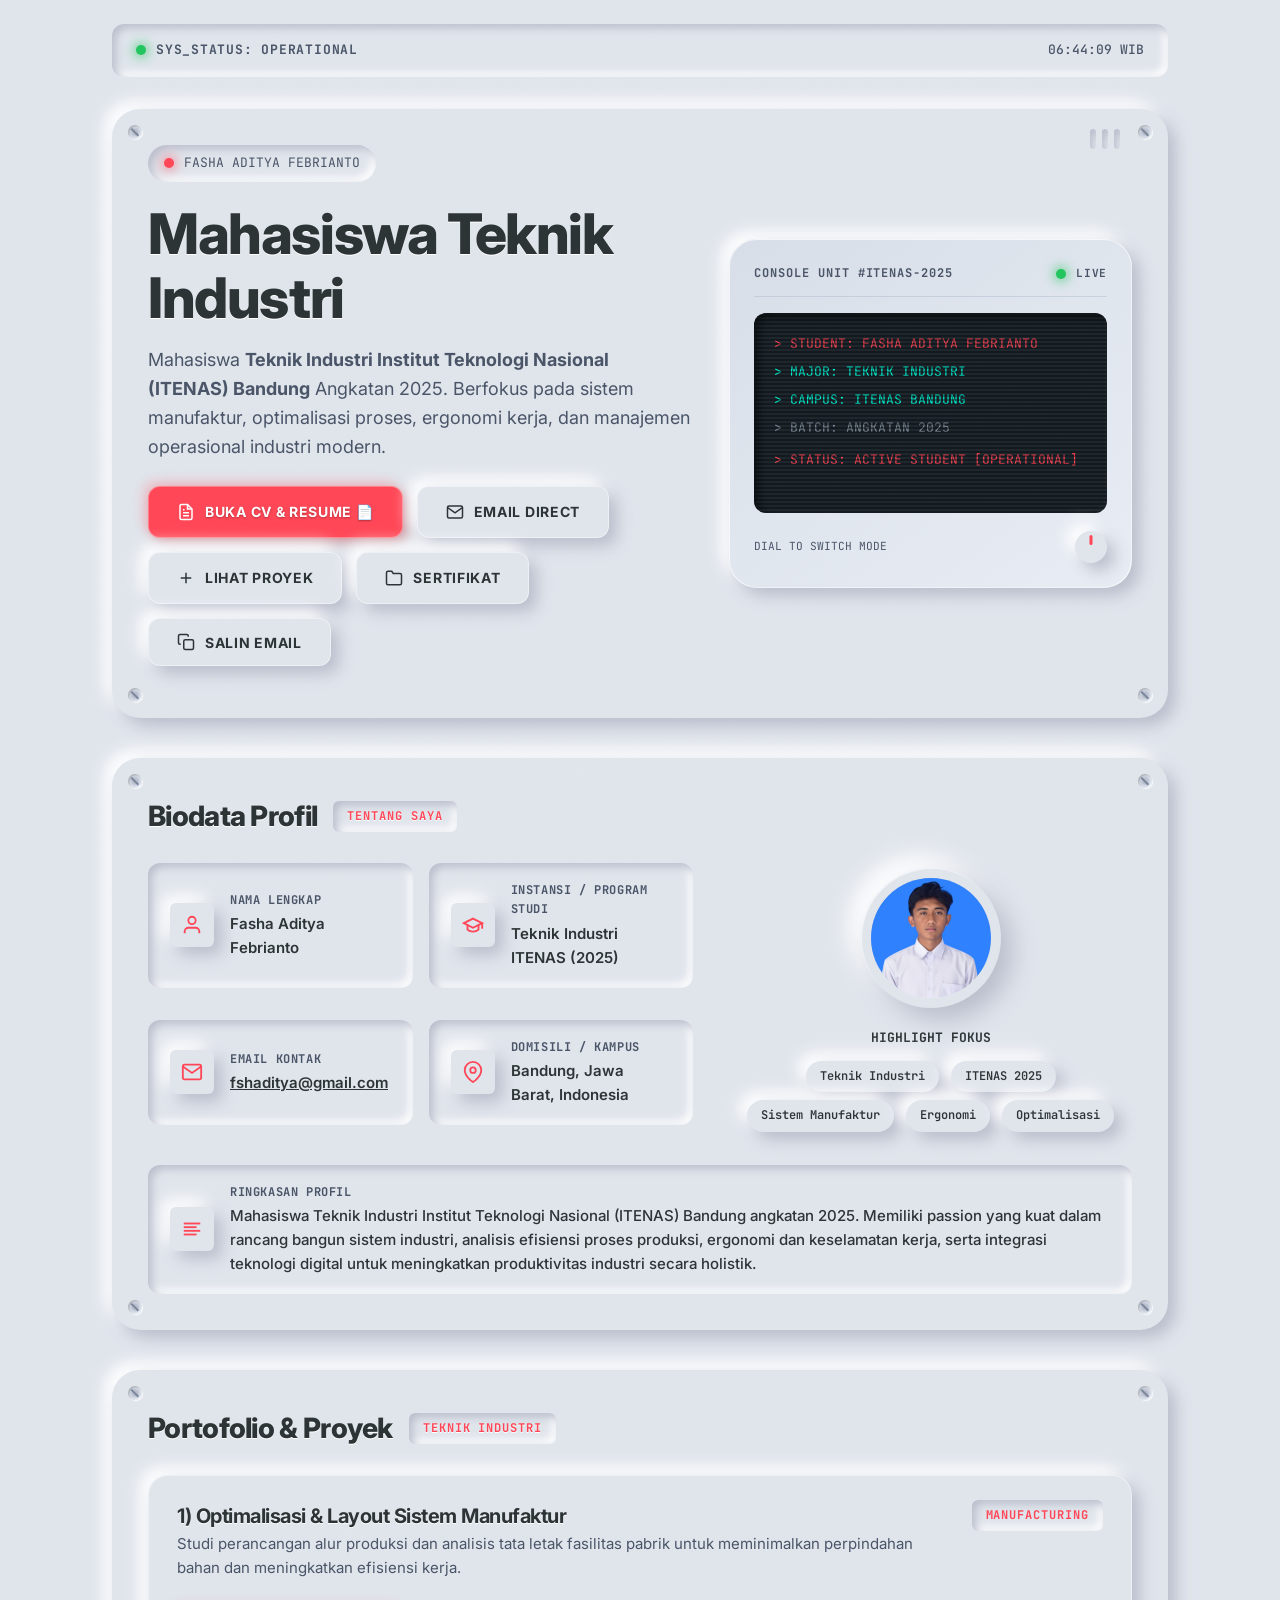
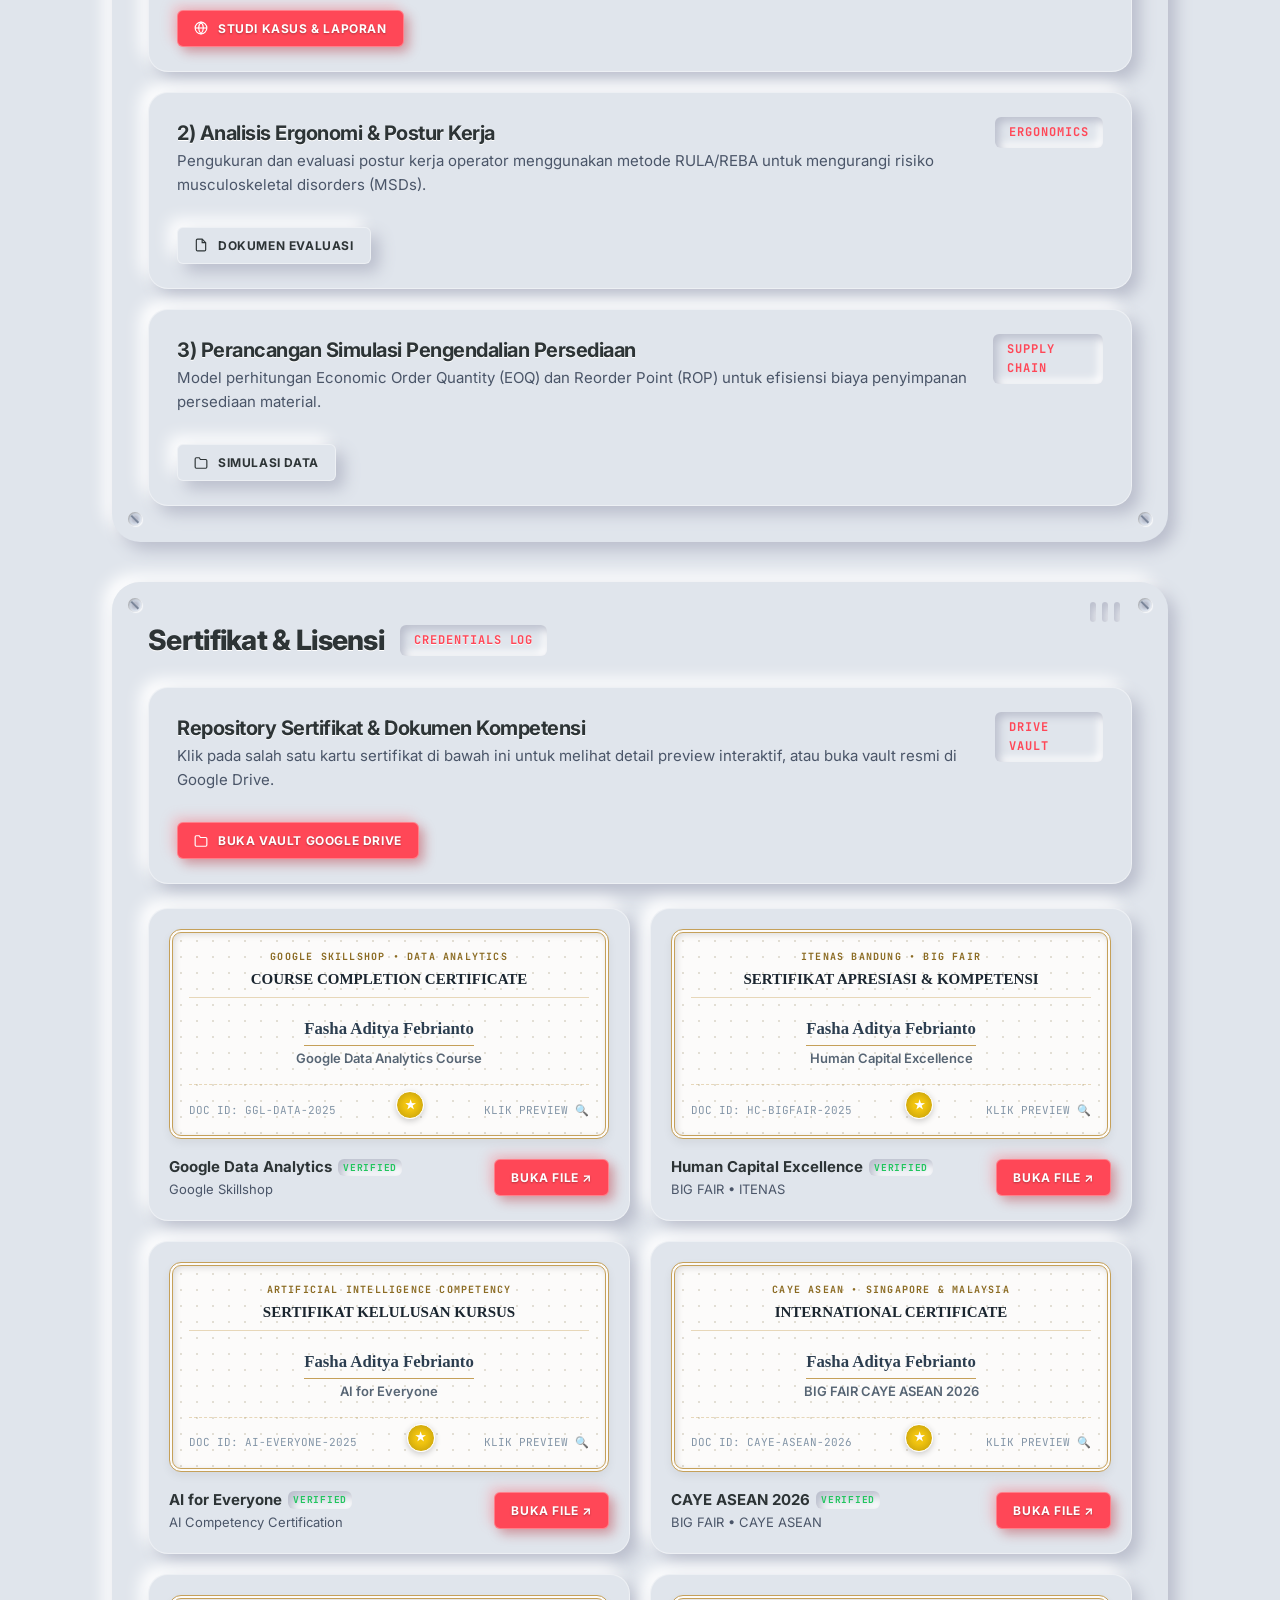
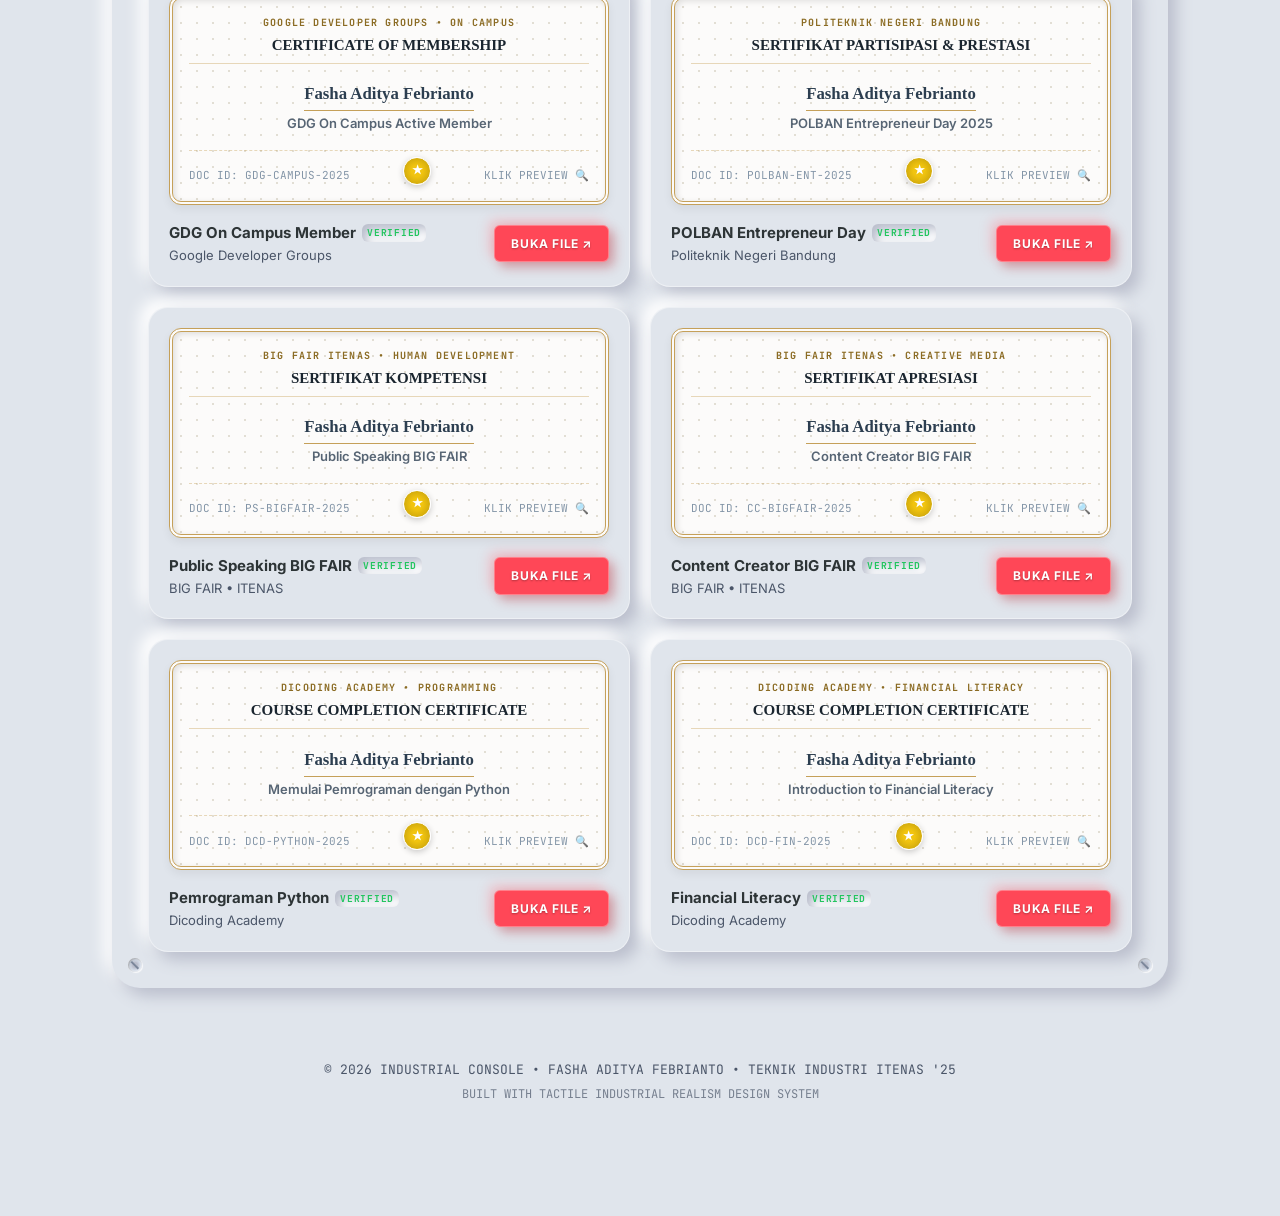
==== commit 420d70a0: "feat: tambahkan dokumen resmi CV, Resume, dan halaman printable cv.html" ====
--- a/index.html
+++ b/index.html
@@ -59,7 +59,17 @@
           </p>
 
           <div class="hero-cta-group">
-            <a class="btn btn-primary" href="mailto:fshaditya@gmail.com?subject=Kontak%20dari%20Portofolio">
+            <a class="btn btn-primary" href="cv.html" target="_blank">
+              <svg width="18" height="18" viewBox="0 0 24 24" fill="none" stroke="currentColor" stroke-width="2">
+                <path d="M14 2H6a2 2 0 0 0-2 2v16a2 2 0 0 0 2 2h12a2 2 0 0 0 2-2V8z"></path>
+                <polyline points="14 2 14 8 20 8"></polyline>
+                <line x1="16" y1="13" x2="8" y2="13"></line>
+                <line x1="16" y1="17" x2="8" y2="17"></line>
+                <polyline points="10 9 9 9 8 9"></polyline>
+              </svg>
+              Buka CV &amp; Resume 📄
+            </a>
+            <a class="btn" href="mailto:fshaditya@gmail.com?subject=Kontak%20dari%20Portofolio">
               <svg width="18" height="18" viewBox="0 0 24 24" fill="none" stroke="currentColor" stroke-width="2">
                 <path d="M4 4h16c1.1 0 2 .9 2 2v12c0 1.1-.9 2-2 2H4c-1.1 0-2-.9-2-2V6c0-1.1.9-2 2-2z"></path>
                 <polyline points="22,6 12,13 2,6"></polyline>
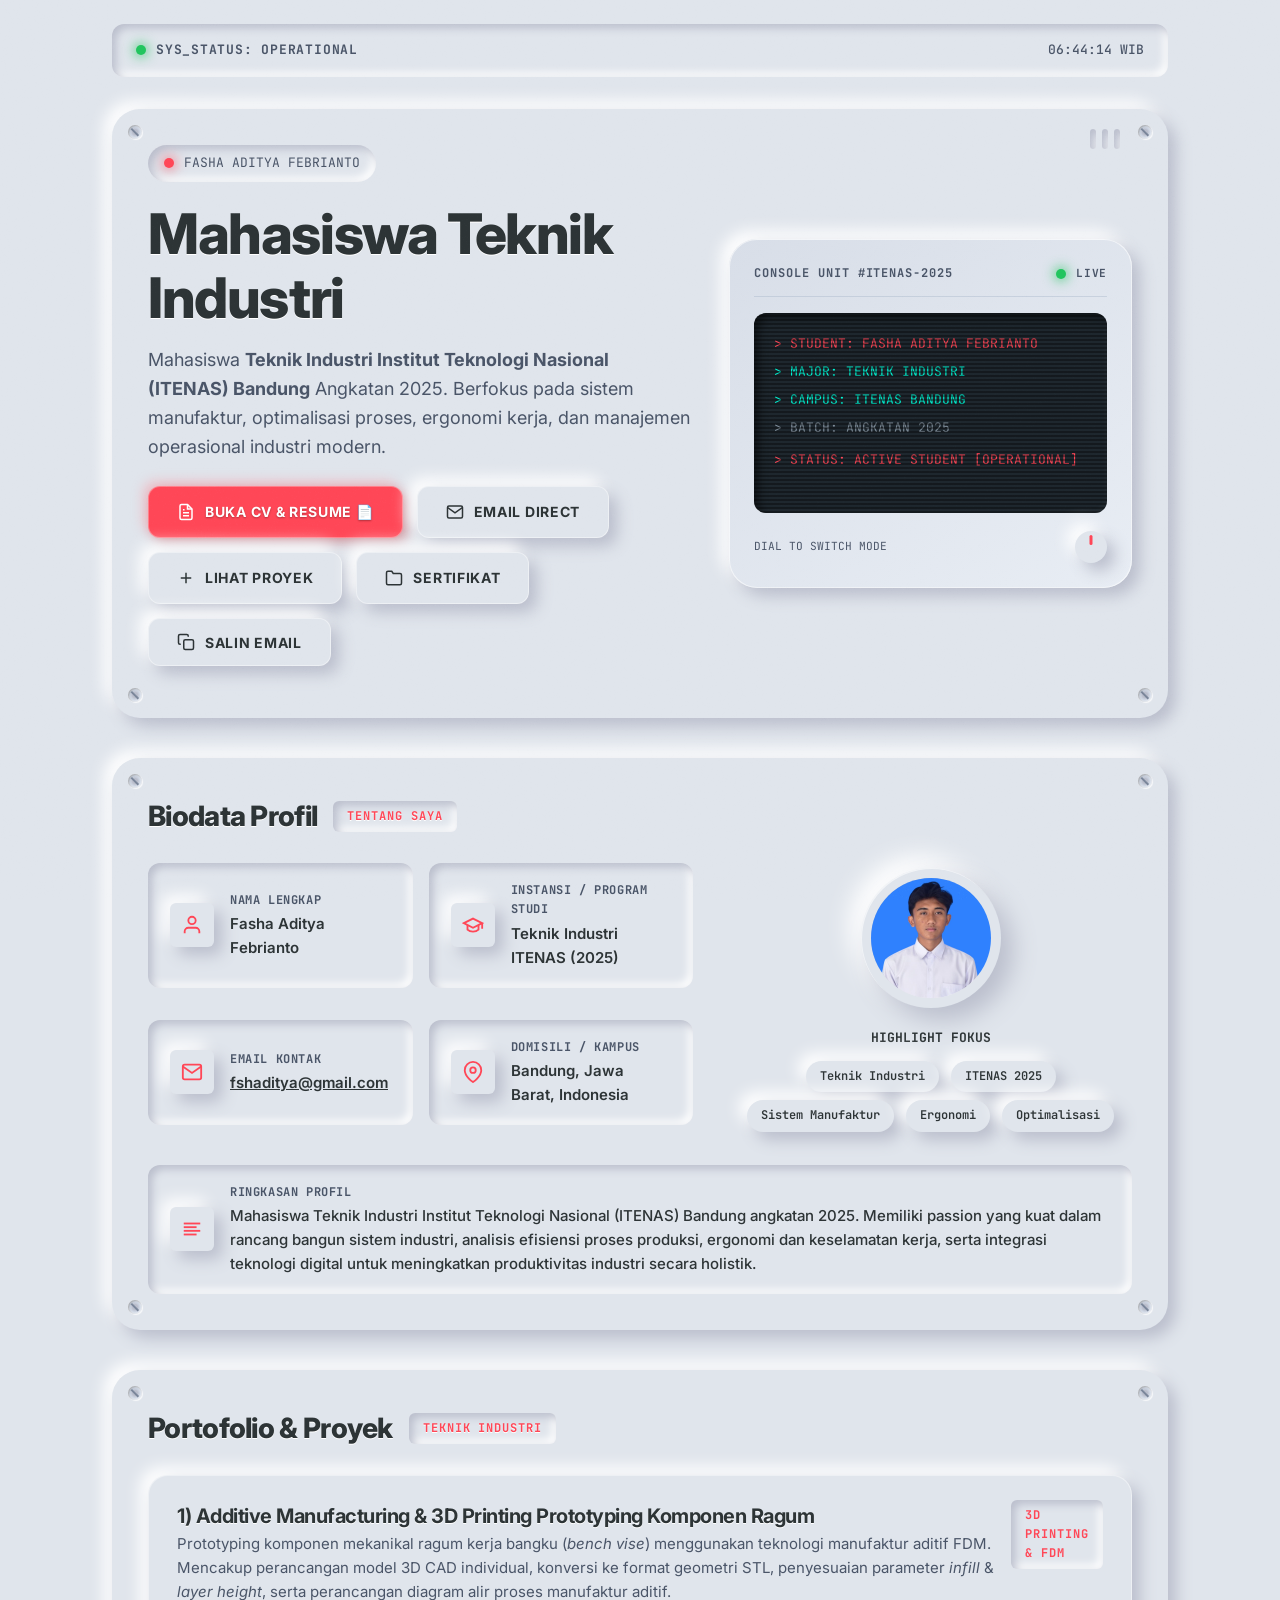
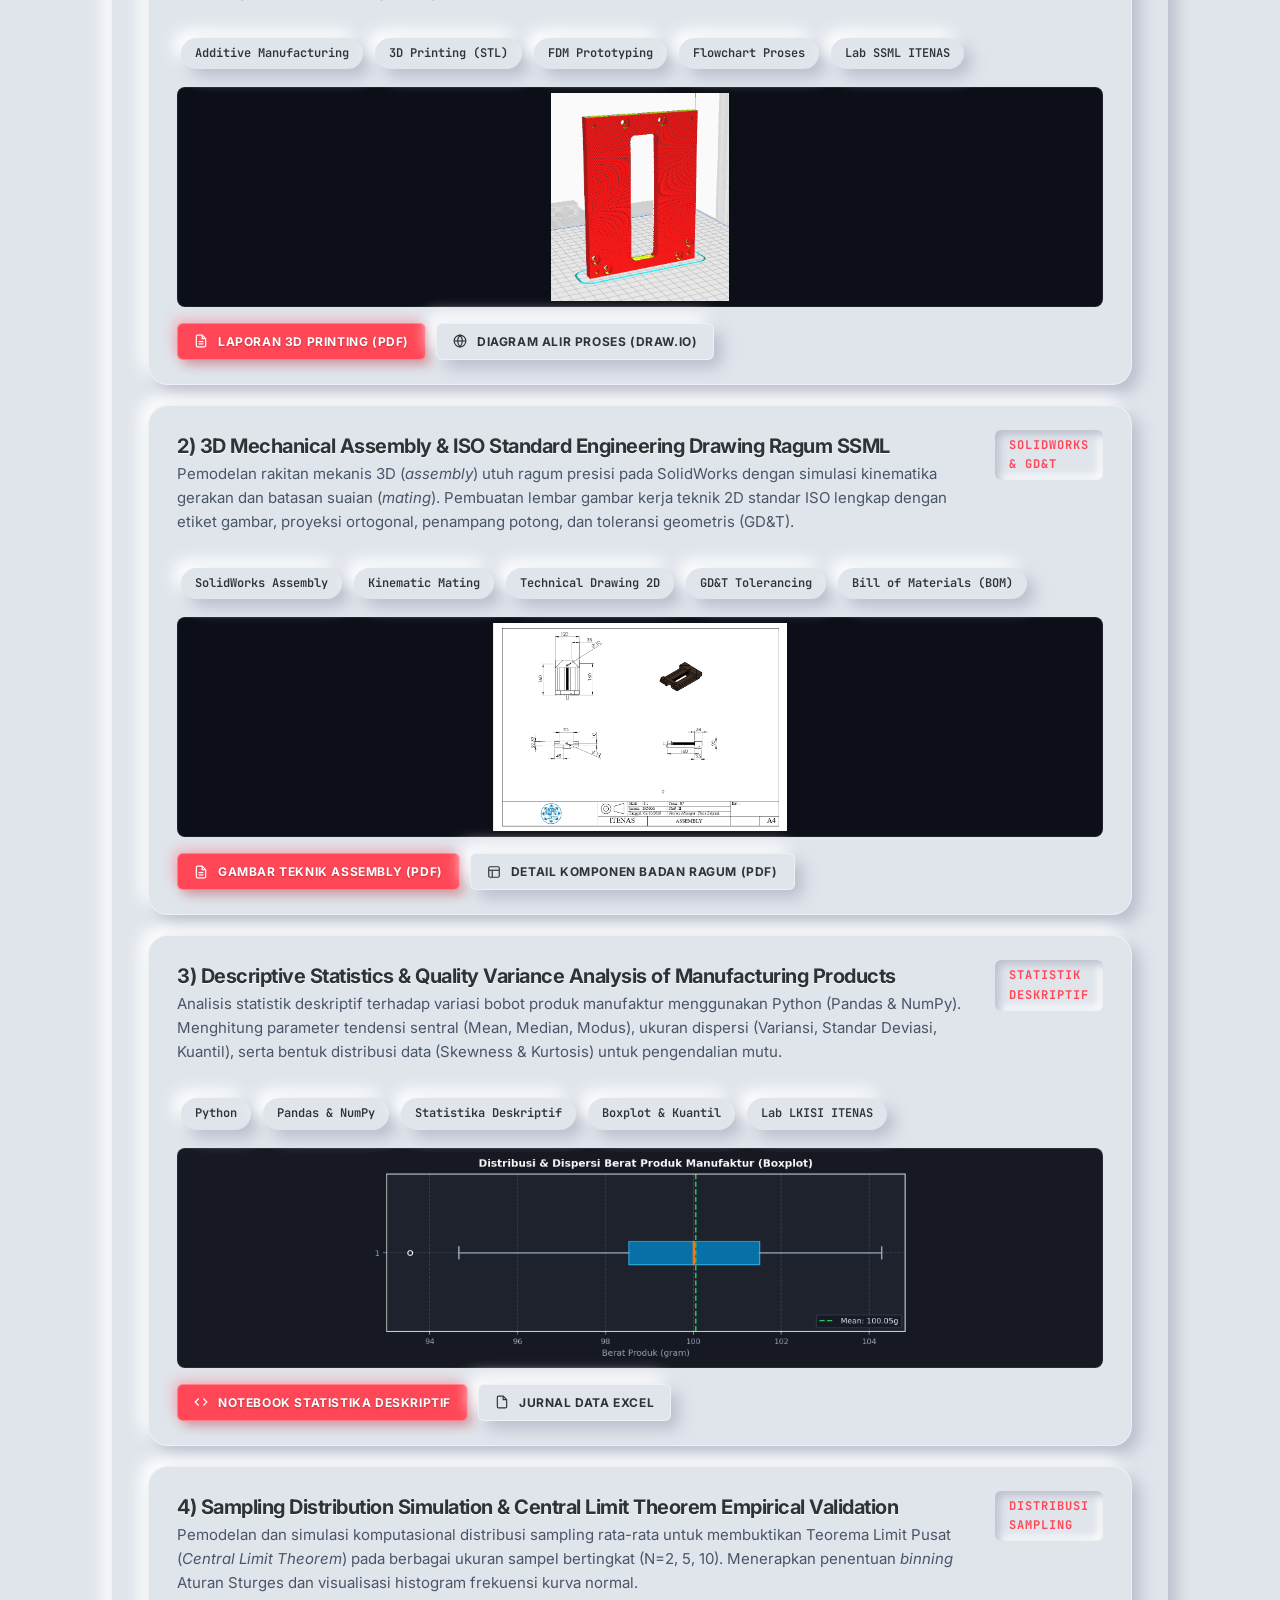
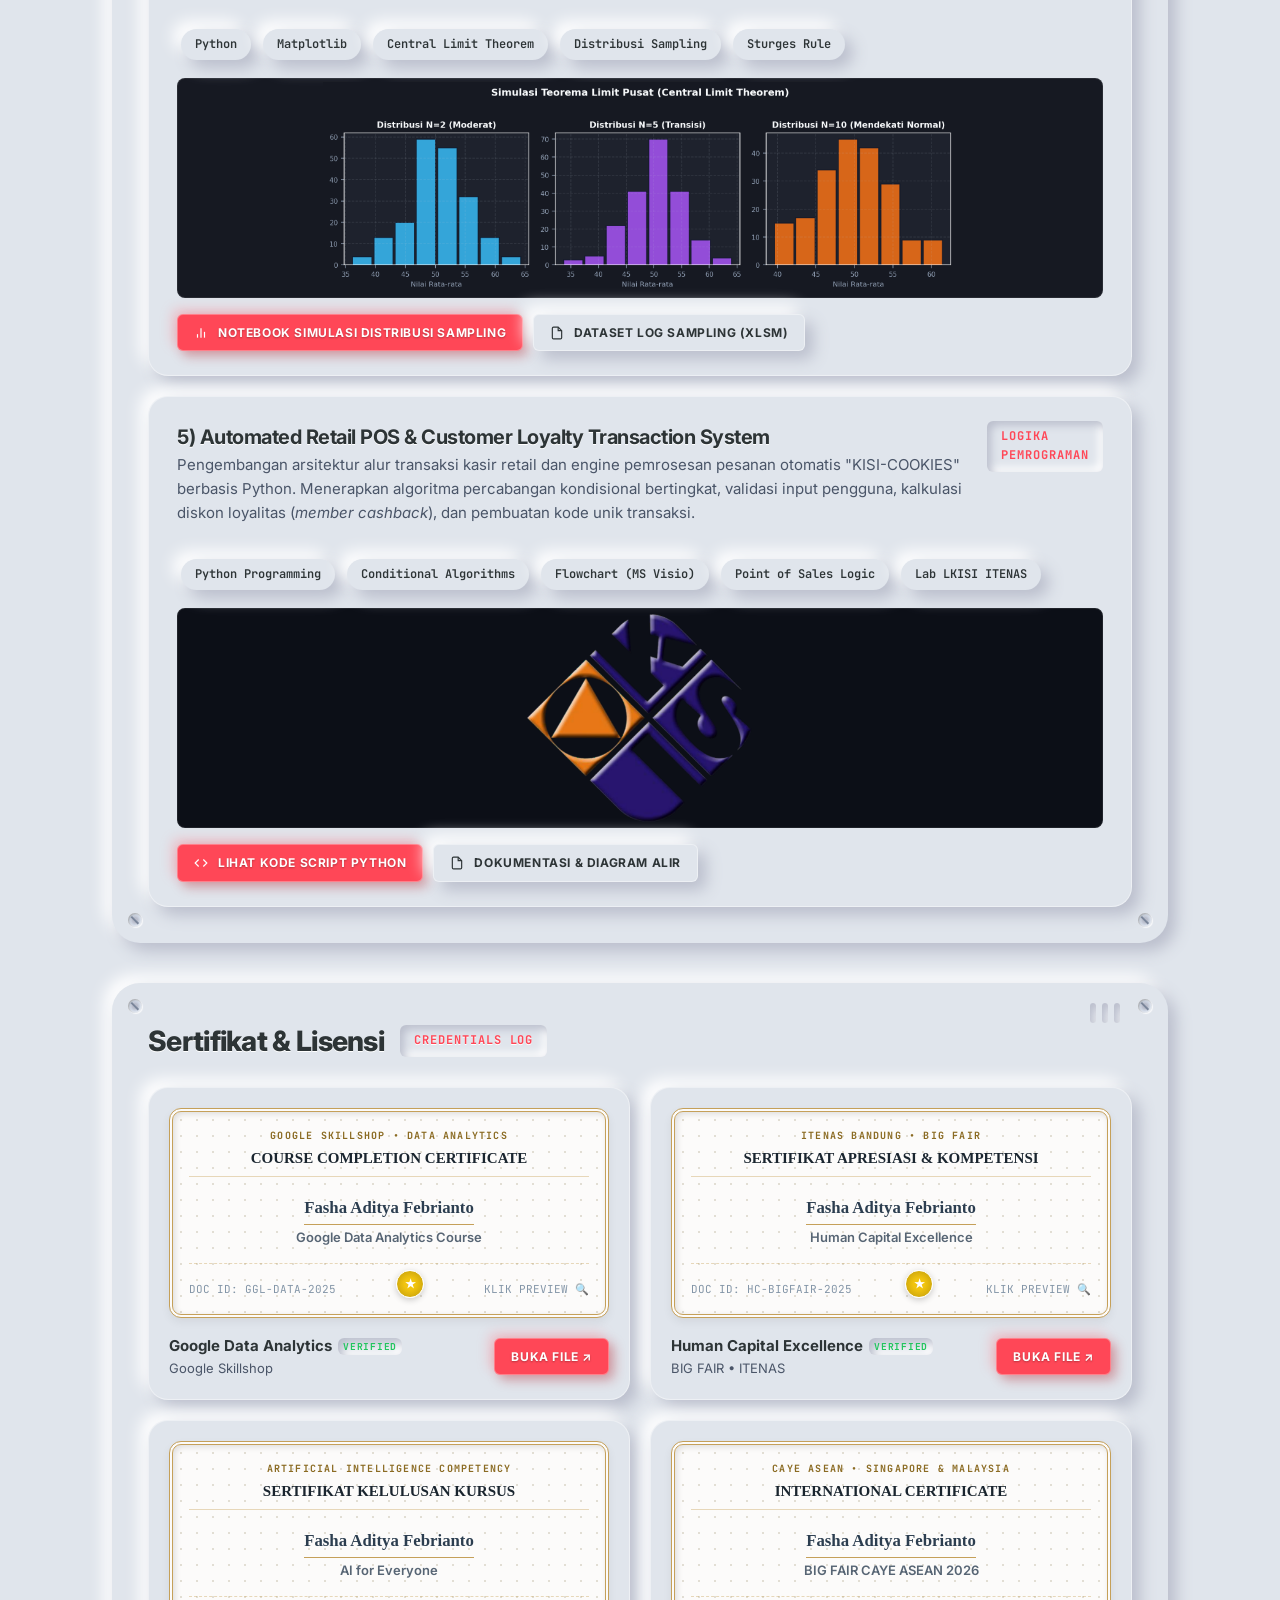
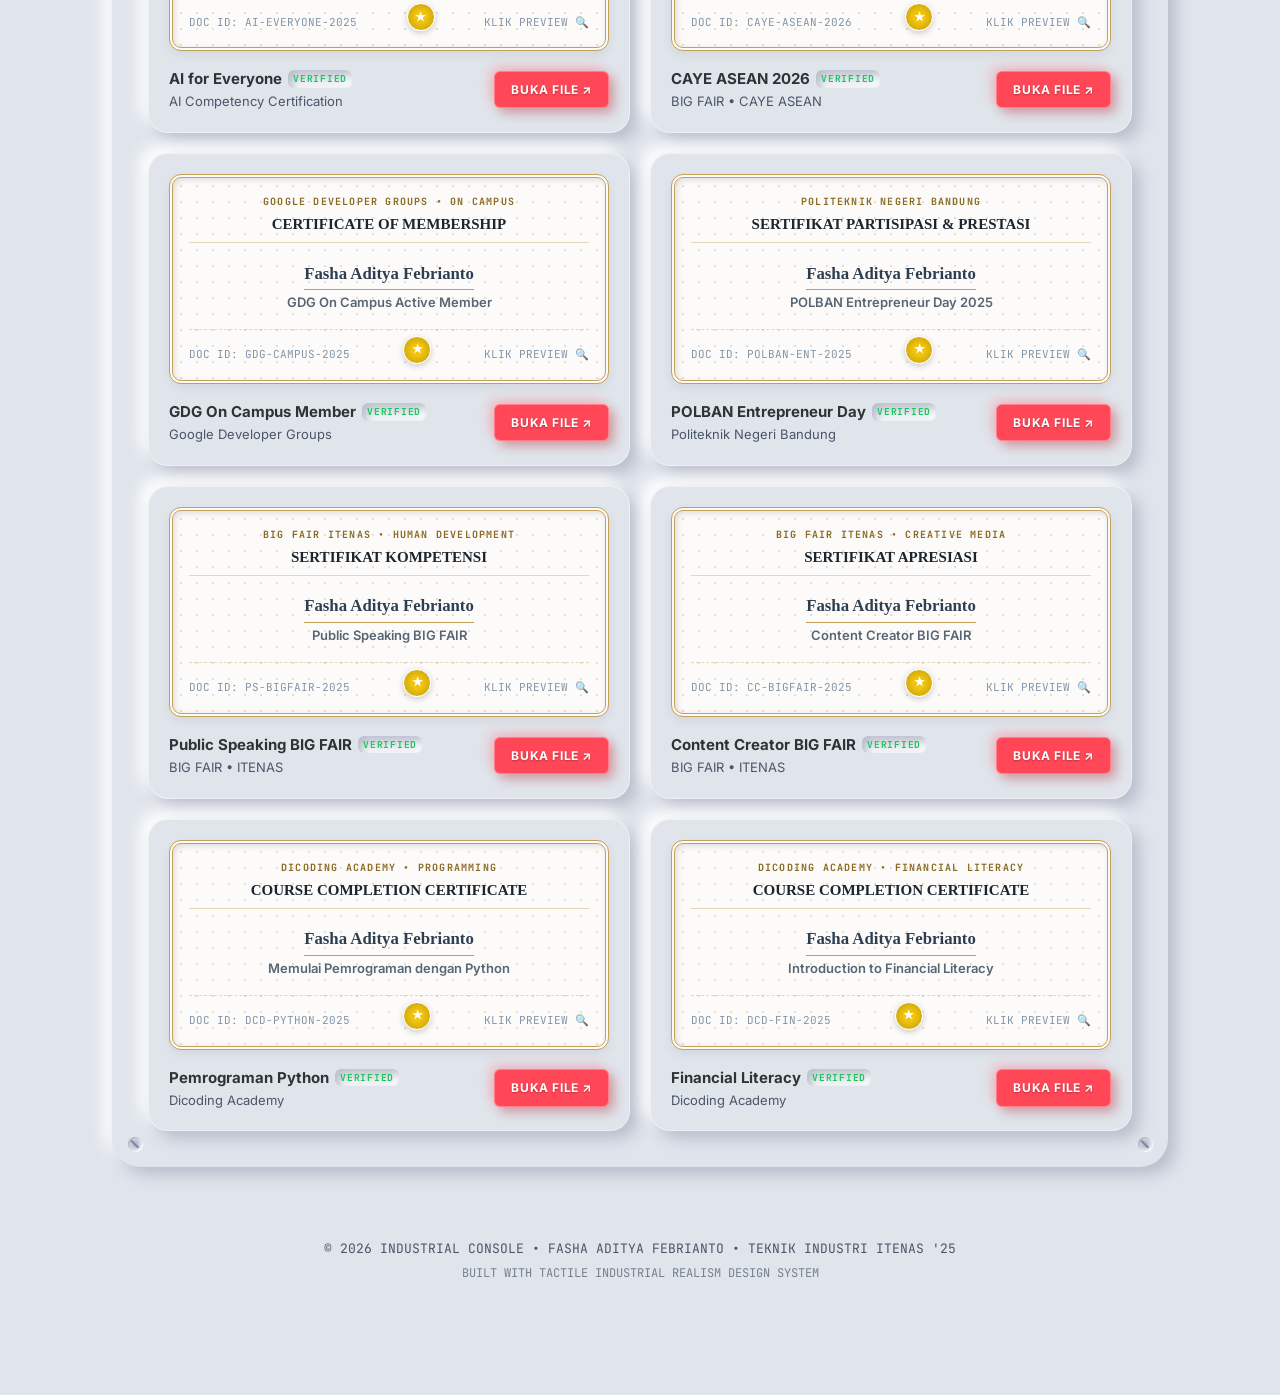
==== commit 9e80344e: "feat: implementasikan 5 proyek portofolio teknik industri dan perbarui CV/resume" ====
--- a/index.html
+++ b/index.html
@@ -248,66 +248,194 @@
         <span class="badge-stamped">TEKNIK INDUSTRI</span>
       </h2>
 
-      <!-- Project 1: Perancangan Sistem Manufaktur -->
+      <!-- Project 1: TO7_SII_MI (3D Printing Prototyping) -->
       <div class="project-card">
         <div class="project-header">
           <div>
-            <h3 class="project-title">1) Optimalisasi & Layout Sistem Manufaktur</h3>
-            <p class="project-desc">Studi perancangan alur produksi dan analisis tata letak fasilitas pabrik untuk
-              meminimalkan perpindahan bahan dan meningkatkan efisiensi kerja.</p>
-          </div>
-          <span class="badge-stamped">MANUFACTURING</span>
+            <h3 class="project-title">1) Additive Manufacturing &amp; 3D Printing Prototyping Komponen Ragum</h3>
+            <p class="project-desc">Prototyping komponen mekanikal ragum kerja bangku (<em>bench vise</em>) menggunakan teknologi manufaktur aditif FDM. Mencakup perancangan model 3D CAD individual, konversi ke format geometri STL, penyesuaian parameter <em>infill</em> &amp; <em>layer height</em>, serta perancangan diagram alir proses manufaktur aditif.</p>
+          </div>
+          <span class="badge-stamped">3D PRINTING &amp; FDM</span>
+        </div>
+        <div style="margin: 10px 0 14px;">
+          <span class="chip">Additive Manufacturing</span>
+          <span class="chip">3D Printing (STL)</span>
+          <span class="chip">FDM Prototyping</span>
+          <span class="chip">Flowchart Proses</span>
+          <span class="chip">Lab SSML ITENAS</span>
+        </div>
+        <div class="project-preview-box" style="margin: 12px 0 16px; border-radius: 8px; overflow: hidden; border: 1px solid rgba(255,255,255,0.08); background: #0c0f17; max-height: 220px; display: flex; align-items: center; justify-content: center;">
+          <img src="assets/projects/3d_print_ragum_preview.png" alt="3D Printing Ragum Components &amp; Setup" style="max-width: 100%; max-height: 220px; object-fit: contain; padding: 6px;" />
         </div>
         <div class="project-links">
-          <a class="btn btn-sm btn-primary" href="#portfolio">
+          <a class="btn btn-sm btn-primary" href="TO7_SII_MI/Draft_T07_SI_MI.pdf" target="_blank" rel="noopener noreferrer">
+            <svg width="14" height="14" viewBox="0 0 24 24" fill="none" stroke="currentColor" stroke-width="2">
+              <path d="M14 2H6a2 2 0 0 0-2 2v16a2 2 0 0 0 2 2h12a2 2 0 0 0 2-2V8z"></path>
+              <polyline points="14 2 14 8 20 8"></polyline>
+              <line x1="16" y1="13" x2="8" y2="13"></line>
+              <line x1="16" y1="17" x2="8" y2="17"></line>
+            </svg>
+            Laporan 3D Printing (PDF)
+          </a>
+          <a class="btn btn-sm" href="TO7_SII_MI/DRAFT_T07_SII_M1_DIAGRAM%20ALIR.drawio" target="_blank" rel="noopener noreferrer">
             <svg width="14" height="14" viewBox="0 0 24 24" fill="none" stroke="currentColor" stroke-width="2">
               <circle cx="12" cy="12" r="10"></circle>
               <line x1="2" y1="12" x2="22" y2="12"></line>
-              <path d="M12 2a15.3 15.3 0 0 1 4 10 15.3 15.3 0 0 1-4 10 15.3 15.3 0 0 1-4-10 15.3 15.3 0 0 1 4-10z">
-              </path>
-            </svg>
-            Studi Kasus & Laporan
-          </a>
-        </div>
-      </div>
-
-      <!-- Project 2: Analisis Ergonomi Kerja -->
+              <path d="M12 2a15.3 15.3 0 0 1 4 10 15.3 15.3 0 0 1-4 10 15.3 15.3 0 0 1-4-10 15.3 15.3 0 0 1 4-10z"></path>
+            </svg>
+            Diagram Alir Proses (Draw.io)
+          </a>
+        </div>
+      </div>
+
+      <!-- Project 2: DRAFT_T07_SII_MIV (3D Mechanical Assembly & Engineering Drawing) -->
       <div class="project-card">
         <div class="project-header">
           <div>
-            <h3 class="project-title">2) Analisis Ergonomi & Postur Kerja</h3>
-            <p class="project-desc">Pengukuran dan evaluasi postur kerja operator menggunakan metode RULA/REBA untuk
-              mengurangi risiko musculoskeletal disorders (MSDs).</p>
-          </div>
-          <span class="badge-stamped">ERGONOMICS</span>
+            <h3 class="project-title">2) 3D Mechanical Assembly &amp; ISO Standard Engineering Drawing Ragum SSML</h3>
+            <p class="project-desc">Pemodelan rakitan mekanis 3D (<em>assembly</em>) utuh ragum presisi pada SolidWorks dengan simulasi kinematika gerakan dan batasan suaian (<em>mating</em>). Pembuatan lembar gambar kerja teknik 2D standar ISO lengkap dengan etiket gambar, proyeksi ortogonal, penampang potong, dan toleransi geometris (GD&amp;T).</p>
+          </div>
+          <span class="badge-stamped">SOLIDWORKS &amp; GD&amp;T</span>
+        </div>
+        <div style="margin: 10px 0 14px;">
+          <span class="chip">SolidWorks Assembly</span>
+          <span class="chip">Kinematic Mating</span>
+          <span class="chip">Technical Drawing 2D</span>
+          <span class="chip">GD&amp;T Tolerancing</span>
+          <span class="chip">Bill of Materials (BOM)</span>
+        </div>
+        <div class="project-preview-box" style="margin: 12px 0 16px; border-radius: 8px; overflow: hidden; border: 1px solid rgba(255,255,255,0.08); background: #0c0f17; max-height: 220px; display: flex; align-items: center; justify-content: center;">
+          <img src="assets/projects/assembly_ragum_preview.png" alt="3D Assembly &amp; Engineering Drawing Ragum SSML" style="max-width: 100%; max-height: 220px; object-fit: contain; padding: 6px;" />
         </div>
         <div class="project-links">
-          <a class="btn btn-sm" href="#portfolio">
+          <a class="btn btn-sm btn-primary" href="DRAFT_T07_SII_MIV/DRAFT_T07_SII_MIV_RAGUM%20SSML.pdf" target="_blank" rel="noopener noreferrer">
             <svg width="14" height="14" viewBox="0 0 24 24" fill="none" stroke="currentColor" stroke-width="2">
               <path d="M14 2H6a2 2 0 0 0-2 2v16a2 2 0 0 0 2 2h12a2 2 0 0 0 2-2V8z"></path>
               <polyline points="14 2 14 8 20 8"></polyline>
-            </svg>
-            Dokumen Evaluasi
-          </a>
-        </div>
-      </div>
-
-      <!-- Project 3: Supply Chain & Inventori -->
+              <line x1="16" y1="13" x2="8" y2="13"></line>
+              <line x1="16" y1="17" x2="8" y2="17"></line>
+            </svg>
+            Gambar Teknik Assembly (PDF)
+          </a>
+          <a class="btn btn-sm" href="DRAFT_T07_SII_MIV/DRAFT_T07_SII_MIV_BADAN%20RAGUM.PDF" target="_blank" rel="noopener noreferrer">
+            <svg width="14" height="14" viewBox="0 0 24 24" fill="none" stroke="currentColor" stroke-width="2">
+              <rect x="3" y="3" width="18" height="18" rx="2" ry="2"></rect>
+              <line x1="3" y1="9" x2="21" y2="9"></line>
+              <line x1="9" y1="21" x2="9" y2="9"></line>
+            </svg>
+            Detail Komponen Badan Ragum (PDF)
+          </a>
+        </div>
+      </div>
+
+      <!-- Project 3: MI_SII_K38 (Descriptive Statistics & Quality Variance) -->
+      <div class="project-card">
+        <div class="project-header">
+          <div>
+            <h3 class="project-title">3) Descriptive Statistics &amp; Quality Variance Analysis of Manufacturing Products</h3>
+            <p class="project-desc">Analisis statistik deskriptif terhadap variasi bobot produk manufaktur menggunakan Python (Pandas &amp; NumPy). Menghitung parameter tendensi sentral (Mean, Median, Modus), ukuran dispersi (Variansi, Standar Deviasi, Kuantil), serta bentuk distribusi data (Skewness &amp; Kurtosis) untuk pengendalian mutu.</p>
+          </div>
+          <span class="badge-stamped">STATISTIK DESKRIPTIF</span>
+        </div>
+        <div style="margin: 10px 0 14px;">
+          <span class="chip">Python</span>
+          <span class="chip">Pandas &amp; NumPy</span>
+          <span class="chip">Statistika Deskriptif</span>
+          <span class="chip">Boxplot &amp; Kuantil</span>
+          <span class="chip">Lab LKISI ITENAS</span>
+        </div>
+        <div class="project-preview-box" style="margin: 12px 0 16px; border-radius: 8px; overflow: hidden; border: 1px solid rgba(255,255,255,0.08); background: #161922; max-height: 220px; display: flex; align-items: center; justify-content: center;">
+          <img src="assets/projects/stats_descriptive_preview.png" alt="Boxplot &amp; Descriptive Distribution of Manufacturing Products" style="max-width: 100%; max-height: 220px; object-fit: contain; padding: 4px;" />
+        </div>
+        <div class="project-links">
+          <a class="btn btn-sm btn-primary" href="MI_SII_K38/Python_MI_SII_K38.ipynb" target="_blank" rel="noopener noreferrer">
+            <svg width="14" height="14" viewBox="0 0 24 24" fill="none" stroke="currentColor" stroke-width="2">
+              <polyline points="16 18 22 12 16 6"></polyline>
+              <polyline points="8 6 2 12 8 18"></polyline>
+            </svg>
+            Notebook Statistika Deskriptif
+          </a>
+          <a class="btn btn-sm" href="MI_SII_K38/Jurnal%20Akhir_MI_SII_K38.xlsx" target="_blank" rel="noopener noreferrer">
+            <svg width="14" height="14" viewBox="0 0 24 24" fill="none" stroke="currentColor" stroke-width="2">
+              <path d="M14 2H6a2 2 0 0 0-2 2v16a2 2 0 0 0 2 2h12a2 2 0 0 0 2-2V8z"></path>
+              <polyline points="14 2 14 8 20 8"></polyline>
+            </svg>
+            Jurnal Data Excel
+          </a>
+        </div>
+      </div>
+
+      <!-- Project 4: MII_SII_K38 (Sampling Distribution & CLT) -->
+      <div class="project-card">
+        <div class="project-header">
+          <div>
+            <h3 class="project-title">4) Sampling Distribution Simulation &amp; Central Limit Theorem Empirical Validation</h3>
+            <p class="project-desc">Pemodelan dan simulasi komputasional distribusi sampling rata-rata untuk membuktikan Teorema Limit Pusat (<em>Central Limit Theorem</em>) pada berbagai ukuran sampel bertingkat (N=2, 5, 10). Menerapkan penentuan <em>binning</em> Aturan Sturges dan visualisasi histogram frekuensi kurva normal.</p>
+          </div>
+          <span class="badge-stamped">DISTRIBUSI SAMPLING</span>
+        </div>
+        <div style="margin: 10px 0 14px;">
+          <span class="chip">Python</span>
+          <span class="chip">Matplotlib</span>
+          <span class="chip">Central Limit Theorem</span>
+          <span class="chip">Distribusi Sampling</span>
+          <span class="chip">Sturges Rule</span>
+        </div>
+        <div class="project-preview-box" style="margin: 12px 0 16px; border-radius: 8px; overflow: hidden; border: 1px solid rgba(255,255,255,0.08); background: #161922; max-height: 220px; display: flex; align-items: center; justify-content: center;">
+          <img src="assets/projects/stats_sampling_preview.png" alt="Sampling Distribution &amp; Central Limit Theorem Histogram Simulation" style="max-width: 100%; max-height: 220px; object-fit: contain; padding: 4px;" />
+        </div>
+        <div class="project-links">
+          <a class="btn btn-sm btn-primary" href="MII_SII_K38/Python_MII_SII_K38.ipynb" target="_blank" rel="noopener noreferrer">
+            <svg width="14" height="14" viewBox="0 0 24 24" fill="none" stroke="currentColor" stroke-width="2">
+              <path d="M18 20V10"></path>
+              <path d="M12 20V4"></path>
+              <path d="M6 20v-6"></path>
+            </svg>
+            Notebook Simulasi Distribusi Sampling
+          </a>
+          <a class="btn btn-sm" href="MII_SII_K38/Jurnal%20Akhir_MII_SII_K38.xlsm" target="_blank" rel="noopener noreferrer">
+            <svg width="14" height="14" viewBox="0 0 24 24" fill="none" stroke="currentColor" stroke-width="2">
+              <path d="M14 2H6a2 2 0 0 0-2 2v16a2 2 0 0 0 2 2h12a2 2 0 0 0 2-2V8z"></path>
+              <polyline points="14 2 14 8 20 8"></polyline>
+            </svg>
+            Dataset Log Sampling (XLSM)
+          </a>
+        </div>
+      </div>
+
+      <!-- Project 5: TSP_M3_S3_K29 (Automated POS & Customer Loyalty Engine) -->
       <div class="project-card" style="margin-bottom:0;">
         <div class="project-header">
           <div>
-            <h3 class="project-title">3) Perancangan Simulasi Pengendalian Persediaan</h3>
-            <p class="project-desc">Model perhitungan Economic Order Quantity (EOQ) dan Reorder Point (ROP) untuk
-              efisiensi biaya penyimpanan persediaan material.</p>
-          </div>
-          <span class="badge-stamped">SUPPLY CHAIN</span>
+            <h3 class="project-title">5) Automated Retail POS &amp; Customer Loyalty Transaction System</h3>
+            <p class="project-desc">Pengembangan arsitektur alur transaksi kasir retail dan engine pemrosesan pesanan otomatis "KISI-COOKIES" berbasis Python. Menerapkan algoritma percabangan kondisional bertingkat, validasi input pengguna, kalkulasi diskon loyalitas (<em>member cashback</em>), dan pembuatan kode unik transaksi.</p>
+          </div>
+          <span class="badge-stamped">LOGIKA PEMROGRAMAN</span>
+        </div>
+        <div style="margin: 10px 0 14px;">
+          <span class="chip">Python Programming</span>
+          <span class="chip">Conditional Algorithms</span>
+          <span class="chip">Flowchart (MS Visio)</span>
+          <span class="chip">Point of Sales Logic</span>
+          <span class="chip">Lab LKISI ITENAS</span>
+        </div>
+        <div class="project-preview-box" style="margin: 12px 0 16px; border-radius: 8px; overflow: hidden; border: 1px solid rgba(255,255,255,0.08); background: #0c0f17; max-height: 220px; display: flex; align-items: center; justify-content: center;">
+          <img src="assets/projects/pos_flowchart_preview.png" alt="Transaction Logic &amp; POS Flowchart System" style="max-width: 100%; max-height: 220px; object-fit: contain; padding: 6px;" />
         </div>
         <div class="project-links">
-          <a class="btn btn-sm" href="#portfolio">
-            <svg width="14" height="14" viewBox="0 0 24 24" fill="none" stroke="currentColor" stroke-width="2">
-              <path d="M22 19a2 2 0 0 1-2 2H4a2 2 0 0 1-2-2V5a2 2 0 0 1 2-2h5l2 3h9a2 2 0 0 1 2 2z"></path>
-            </svg>
-            Simulasi Data
+          <a class="btn btn-sm btn-primary" href="TSP_M3_S3_K29/M3_S3_K29.Py" target="_blank" rel="noopener noreferrer">
+            <svg width="14" height="14" viewBox="0 0 24 24" fill="none" stroke="currentColor" stroke-width="2">
+              <polyline points="16 18 22 12 16 6"></polyline>
+              <polyline points="8 6 2 12 8 18"></polyline>
+            </svg>
+            Lihat Kode Script Python
+          </a>
+          <a class="btn btn-sm" href="TSP_M3_S3_K29/M3_S3_K29.docx" target="_blank" rel="noopener noreferrer">
+            <svg width="14" height="14" viewBox="0 0 24 24" fill="none" stroke="currentColor" stroke-width="2">
+              <path d="M14 2H6a2 2 0 0 0-2 2v16a2 2 0 0 0 2 2h12a2 2 0 0 0 2-2V8z"></path>
+              <polyline points="14 2 14 8 20 8"></polyline>
+            </svg>
+            Dokumentasi &amp; Diagram Alir
           </a>
         </div>
       </div>
@@ -326,30 +454,9 @@
       </div>
 
       <h2 class="section-title">
-        Sertifikat & Lisensi
+        Sertifikat &amp; Lisensi
         <span class="badge-stamped">CREDENTIALS LOG</span>
       </h2>
-
-      <div class="project-card">
-        <div class="project-header">
-          <div>
-            <h3 class="project-title">Repository Sertifikat & Dokumen Kompetensi</h3>
-            <p class="project-desc">Klik pada salah satu kartu sertifikat di bawah ini untuk melihat detail preview
-              interaktif, atau buka vault resmi di Google Drive.</p>
-          </div>
-          <span class="badge-stamped">DRIVE VAULT</span>
-        </div>
-        <div class="project-links">
-          <a class="btn btn-sm btn-primary"
-            href="https://drive.google.com/drive/folders/1NMRkNoqh_d0V816dMV6eWo6TvrLxkm08?usp=drive_link"
-            target="_blank" rel="noopener noreferrer">
-            <svg width="14" height="14" viewBox="0 0 24 24" fill="none" stroke="currentColor" stroke-width="2">
-              <path d="M22 19a2 2 0 0 1-2 2H4a2 2 0 0 1-2-2V5a2 2 0 0 1 2-2h5l2 3h9a2 2 0 0 1 2 2z"></path>
-            </svg>
-            Buka Vault Google Drive
-          </a>
-        </div>
-      </div>
 
       <!-- CERTIFICATE PREVIEW GALLERY GRID -->
       <div class="cert-grid">
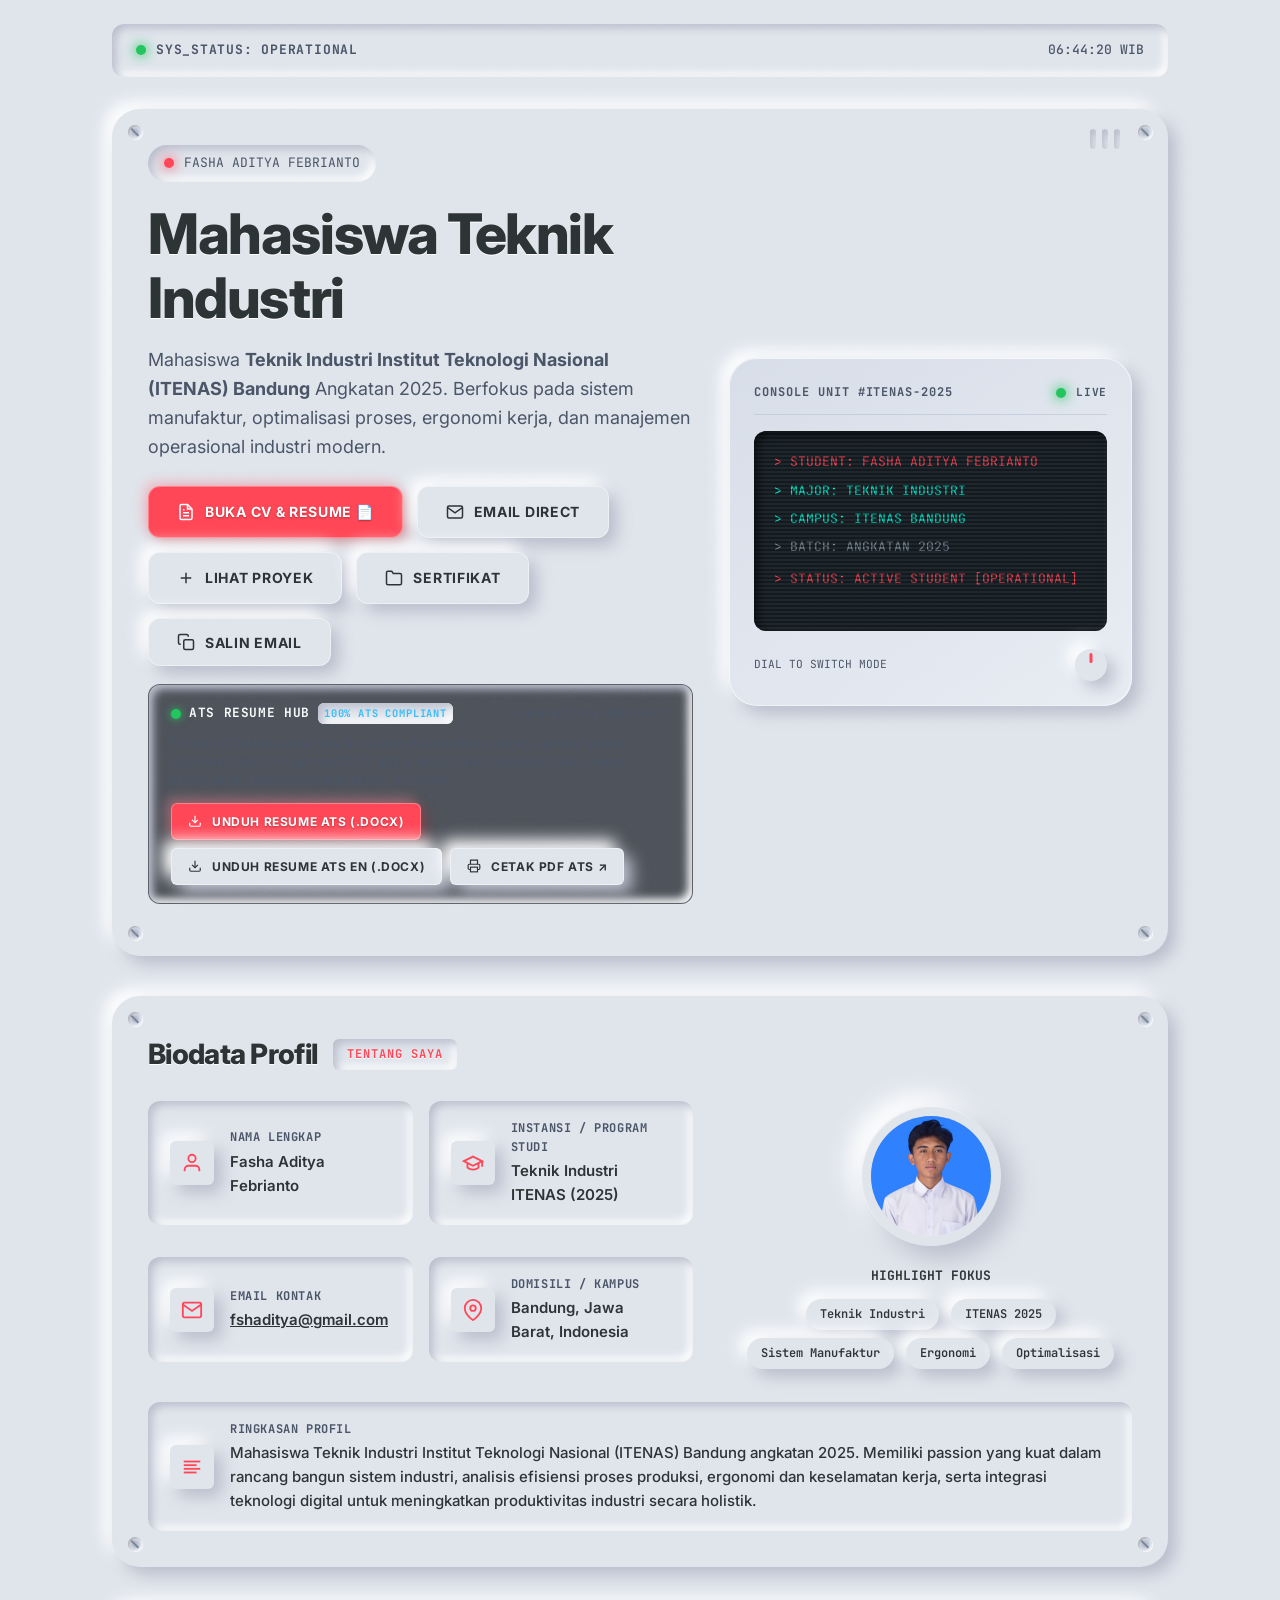
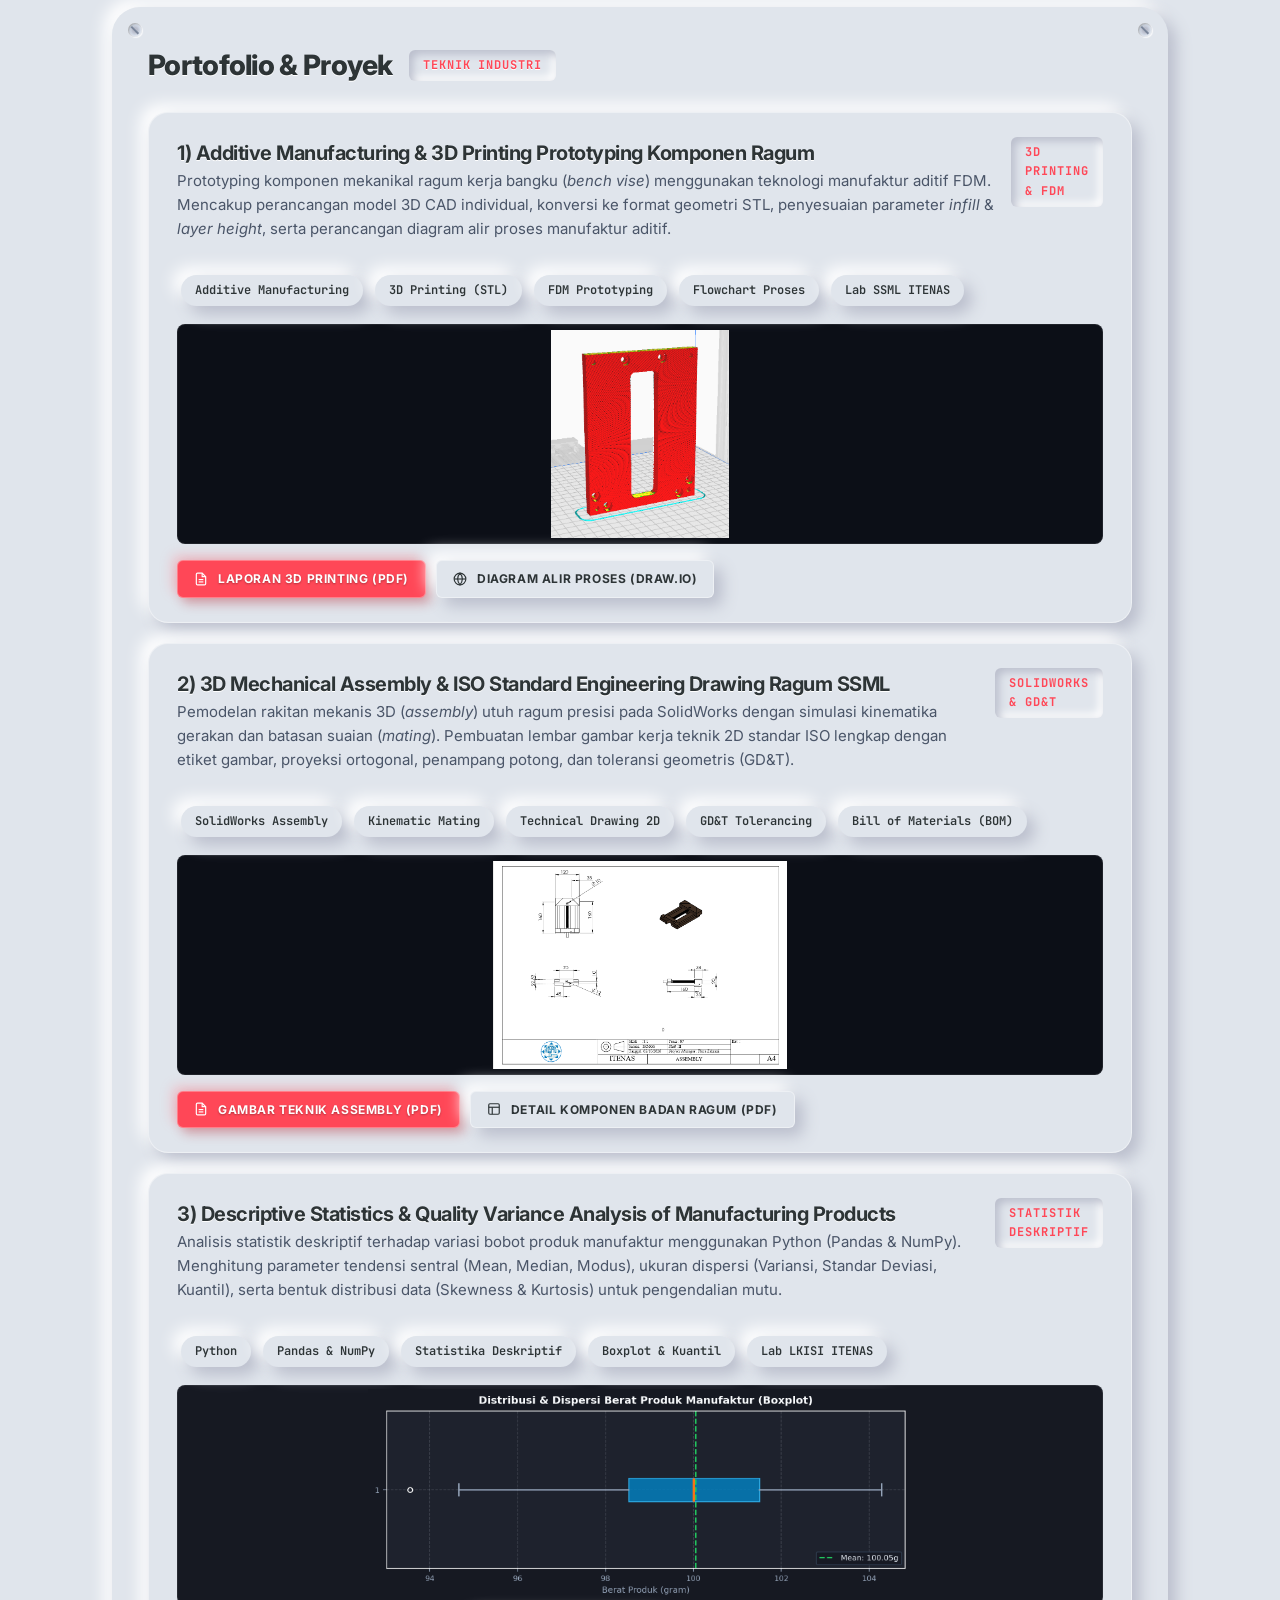
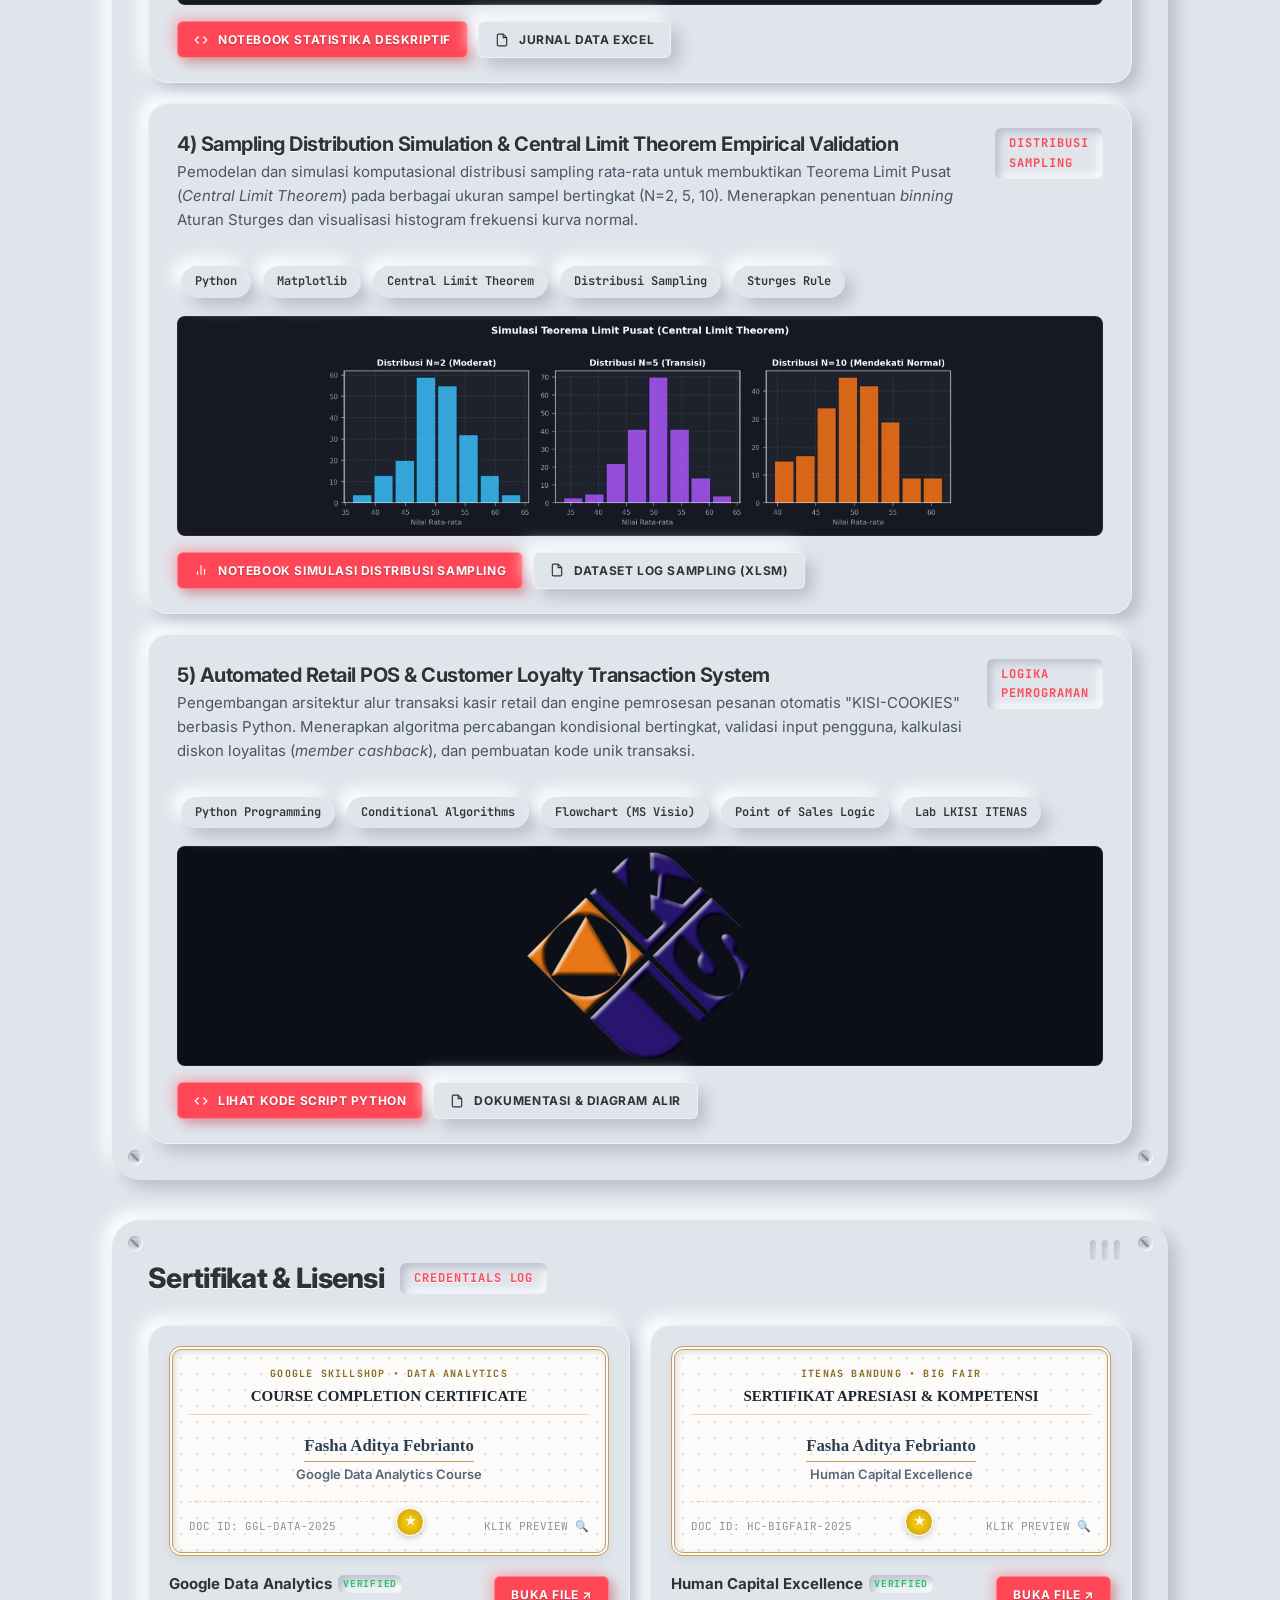
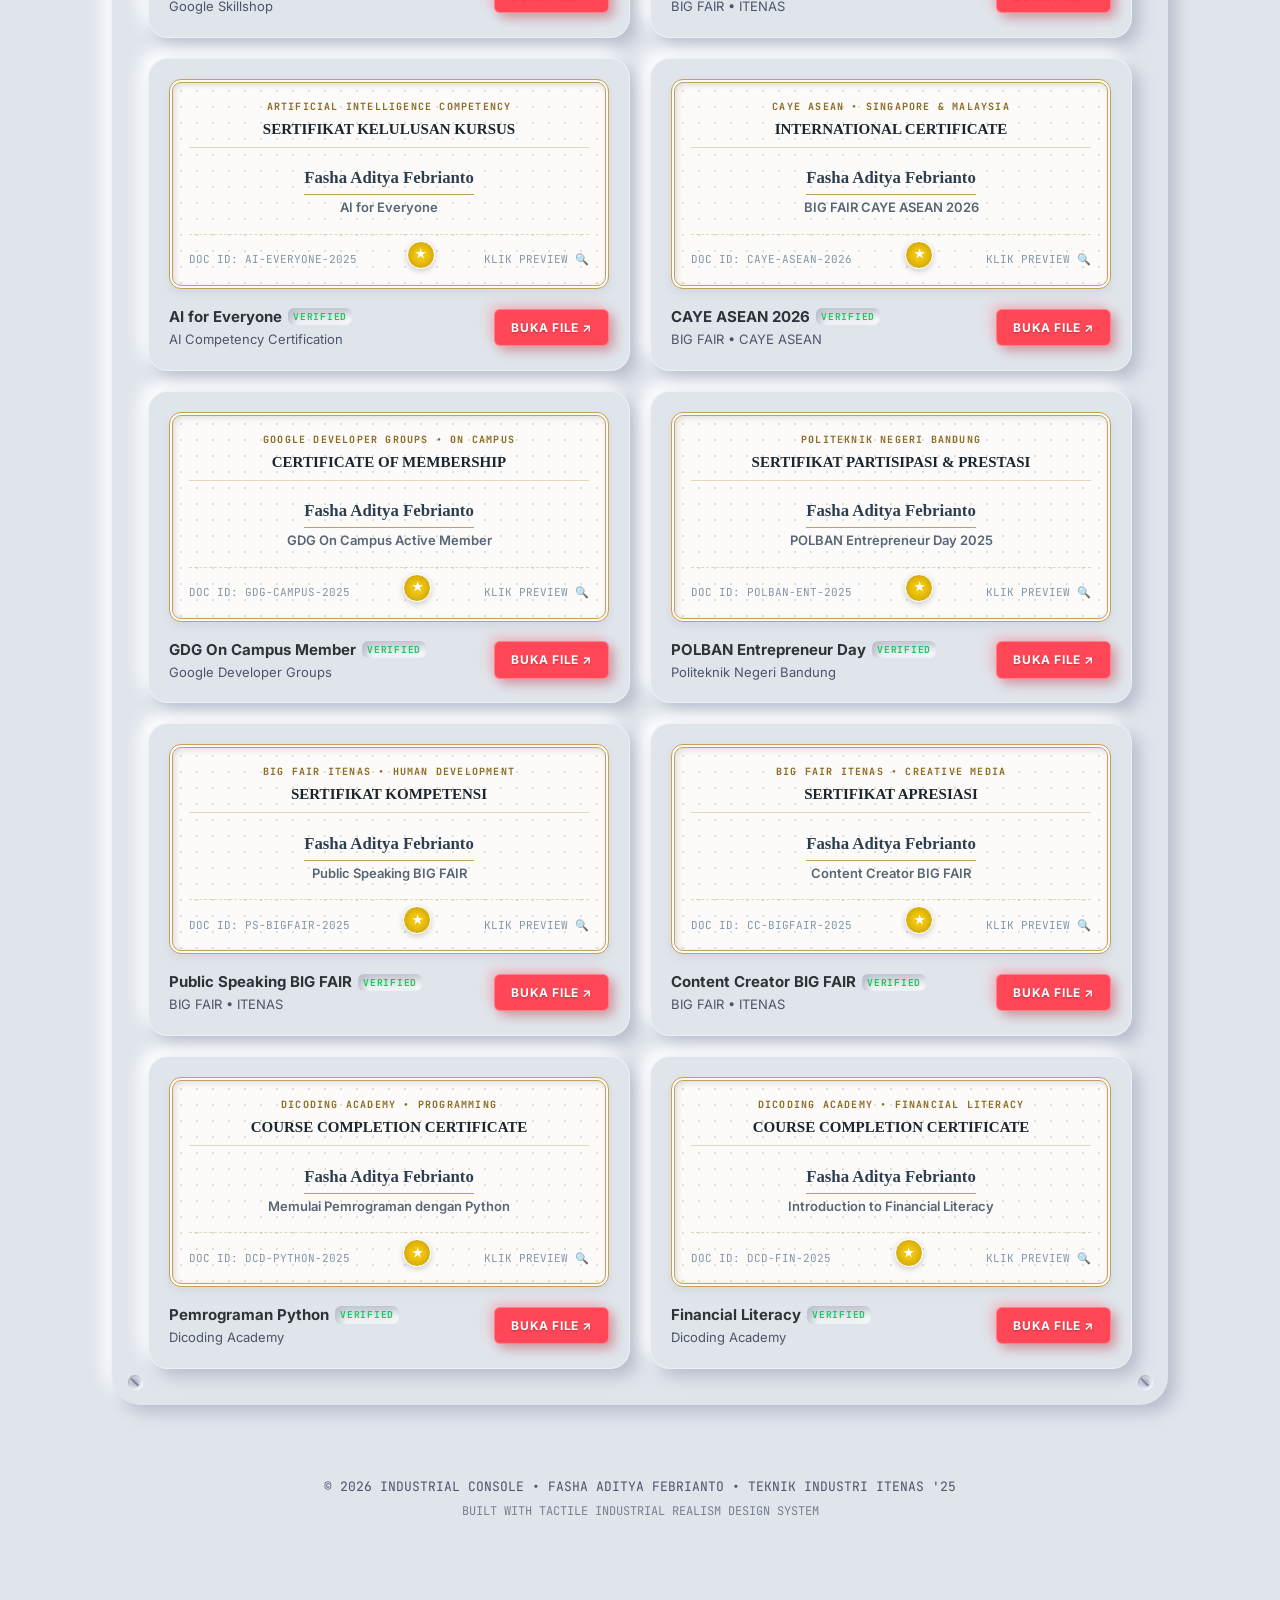
==== commit 64684c5b: "feat: tambahkan fitur unduh ATS Resume (.docx & PDF clean) dan ATS Resume Hub" ====
--- a/index.html
+++ b/index.html
@@ -97,6 +97,35 @@
               Salin Email
             </button>
           </div>
+
+          <!-- ATS Resume Download Action Hub -->
+          <div class="data-well" style="margin-top: 18px; flex-direction: column; align-items: flex-start; gap: 10px; background: rgba(18, 22, 31, 0.7); border: 1px solid rgba(255, 255, 255, 0.08);">
+            <div style="display: flex; align-items: center; justify-content: space-between; width: 100%; flex-wrap: wrap; gap: 8px;">
+              <div style="display: flex; align-items: center; gap: 8px;">
+                <span class="led-dot" style="background:#22c55e; box-shadow: 0 0 8px #22c55e;"></span>
+                <span style="font-family: var(--font-mono); font-size: 0.8rem; font-weight: 700; color: #f8fafc; letter-spacing: 0.05em;">ATS RESUME HUB</span>
+                <span class="badge-stamped" style="font-size: 0.65rem; padding: 2px 6px; color: #38bdf8; border-color: #38bdf8;">100% ATS COMPLIANT</span>
+              </div>
+              <span style="font-size: 0.75rem; color: var(--text-muted); font-family: var(--font-mono);">1-Column Clean Hierarchy</span>
+            </div>
+            <p style="font-size: 0.8125rem; color: var(--text-muted); margin: 0; line-height: 1.4;">
+              Format CV dan resume resmi ini telah disesuaikan dengan standar sistem <em>Applicant Tracking System</em> (ATS) global tanpa tabel bersarang atau elemen grafis yang membingungkan mesin pemindai.
+            </p>
+            <div style="display: flex; flex-wrap: wrap; gap: 8px; margin-top: 4px;">
+              <a class="btn btn-sm btn-primary" href="downloads/Resume_Fasha_Aditya_Febrianto_ATS.docx" download="Resume_Fasha_Aditya_Febrianto_ATS.docx" title="Download ATS Resume versi Bahasa Indonesia (Word .docx)">
+                <svg width="14" height="14" viewBox="0 0 24 24" fill="none" stroke="currentColor" stroke-width="2"><path d="M21 15v4a2 2 0 0 1-2 2H5a2 2 0 0 1-2-2v-4"></path><polyline points="7 10 12 15 17 10"></polyline><line x1="12" y1="15" x2="12" y2="3"></line></svg>
+                Unduh Resume ATS (.docx)
+              </a>
+              <a class="btn btn-sm" href="downloads/Resume_Fasha_Aditya_Febrianto_EN_ATS.docx" download="Resume_Fasha_Aditya_Febrianto_EN_ATS.docx" title="Download ATS Resume versi Bahasa Inggris (Word .docx)">
+                <svg width="14" height="14" viewBox="0 0 24 24" fill="none" stroke="currentColor" stroke-width="2"><path d="M21 15v4a2 2 0 0 1-2 2H5a2 2 0 0 1-2-2v-4"></path><polyline points="7 10 12 15 17 10"></polyline><line x1="12" y1="15" x2="12" y2="3"></line></svg>
+                Unduh Resume ATS EN (.docx)
+              </a>
+              <a class="btn btn-sm" href="cv.html" target="_blank" title="Buka Interactive ATS CV &amp; Print to PDF">
+                <svg width="14" height="14" viewBox="0 0 24 24" fill="none" stroke="currentColor" stroke-width="2"><polyline points="6 9 6 2 18 2 18 9"></polyline><path d="M6 18H4a2 2 0 0 1-2-2v-5a2 2 0 0 1 2-2h16a2 2 0 0 1 2 2v5a2 2 0 0 1-2 2h-2"></path><rect x="6" y="14" width="12" height="8"></rect></svg>
+                Cetak PDF ATS ↗
+              </a>
+            </div>
+          </div>
         </div>
 
         <!-- Hero Right 3D CSS Industrial Device Chassis -->
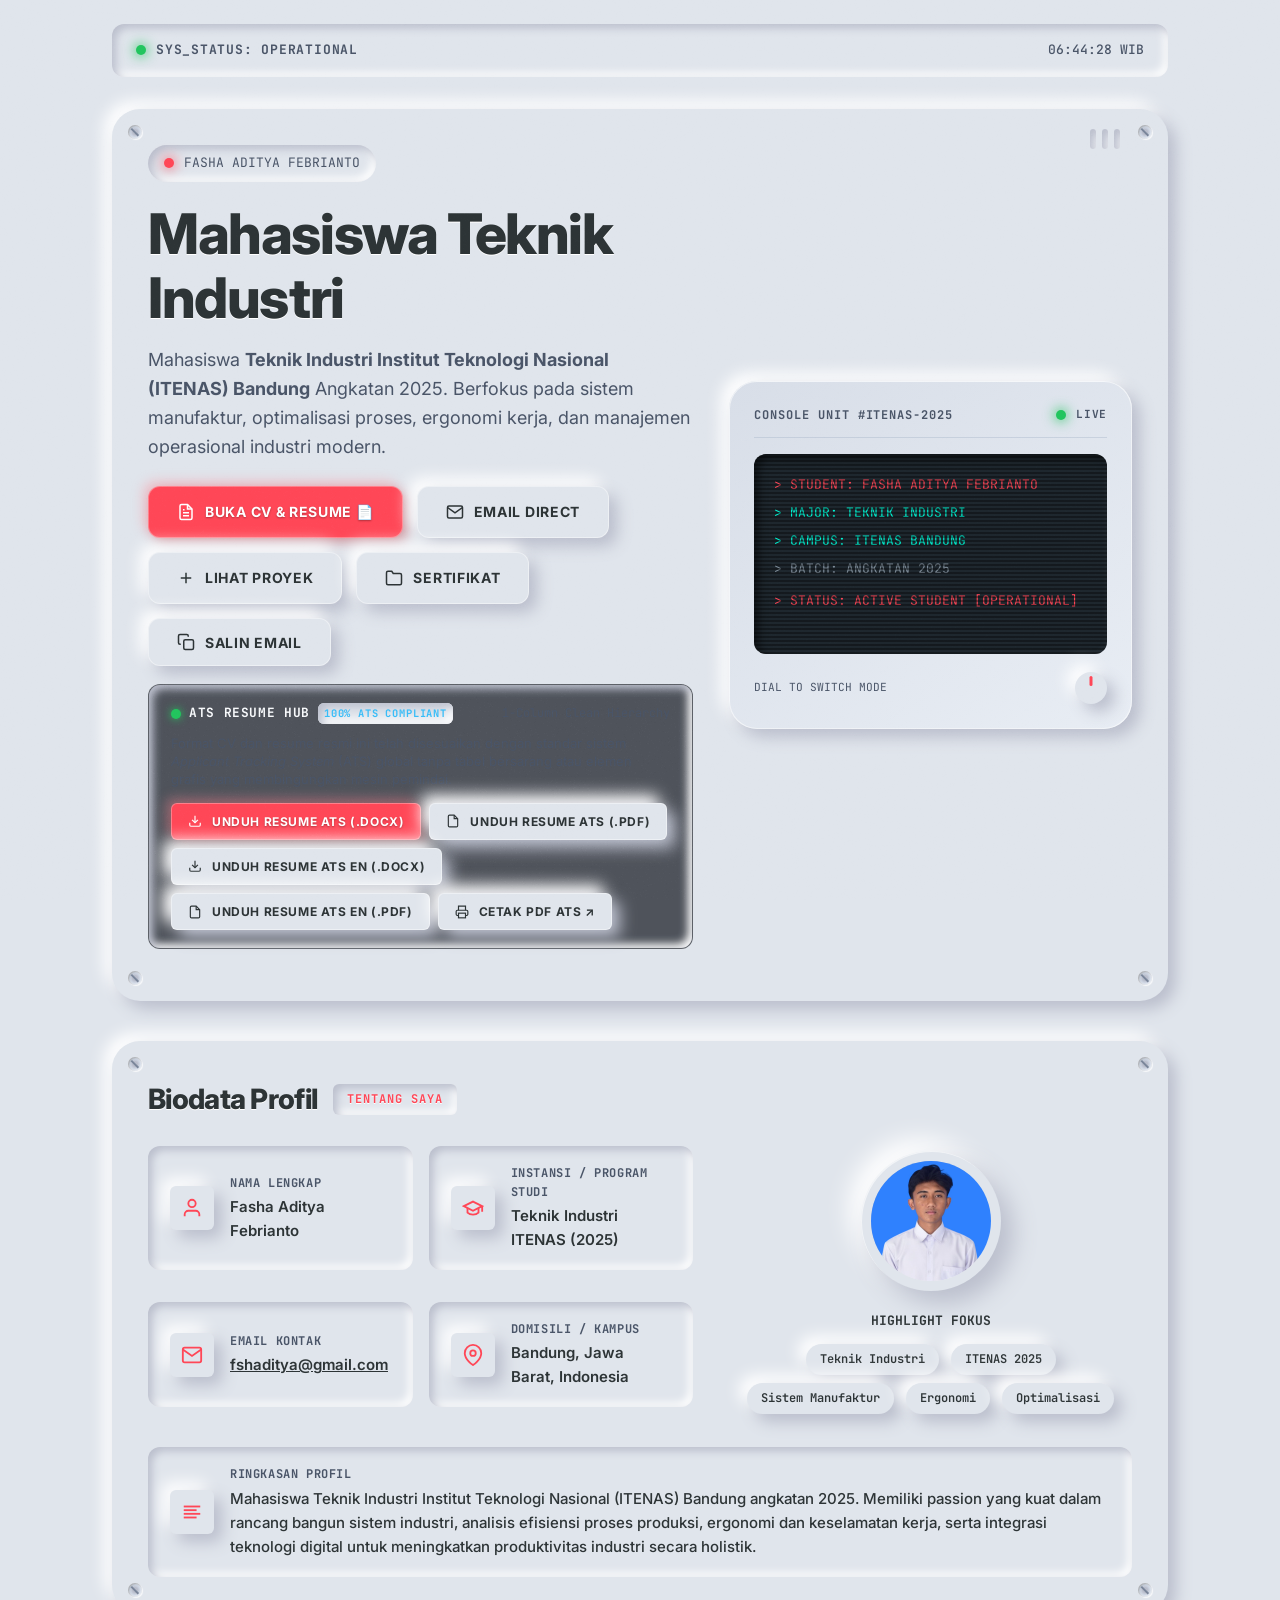
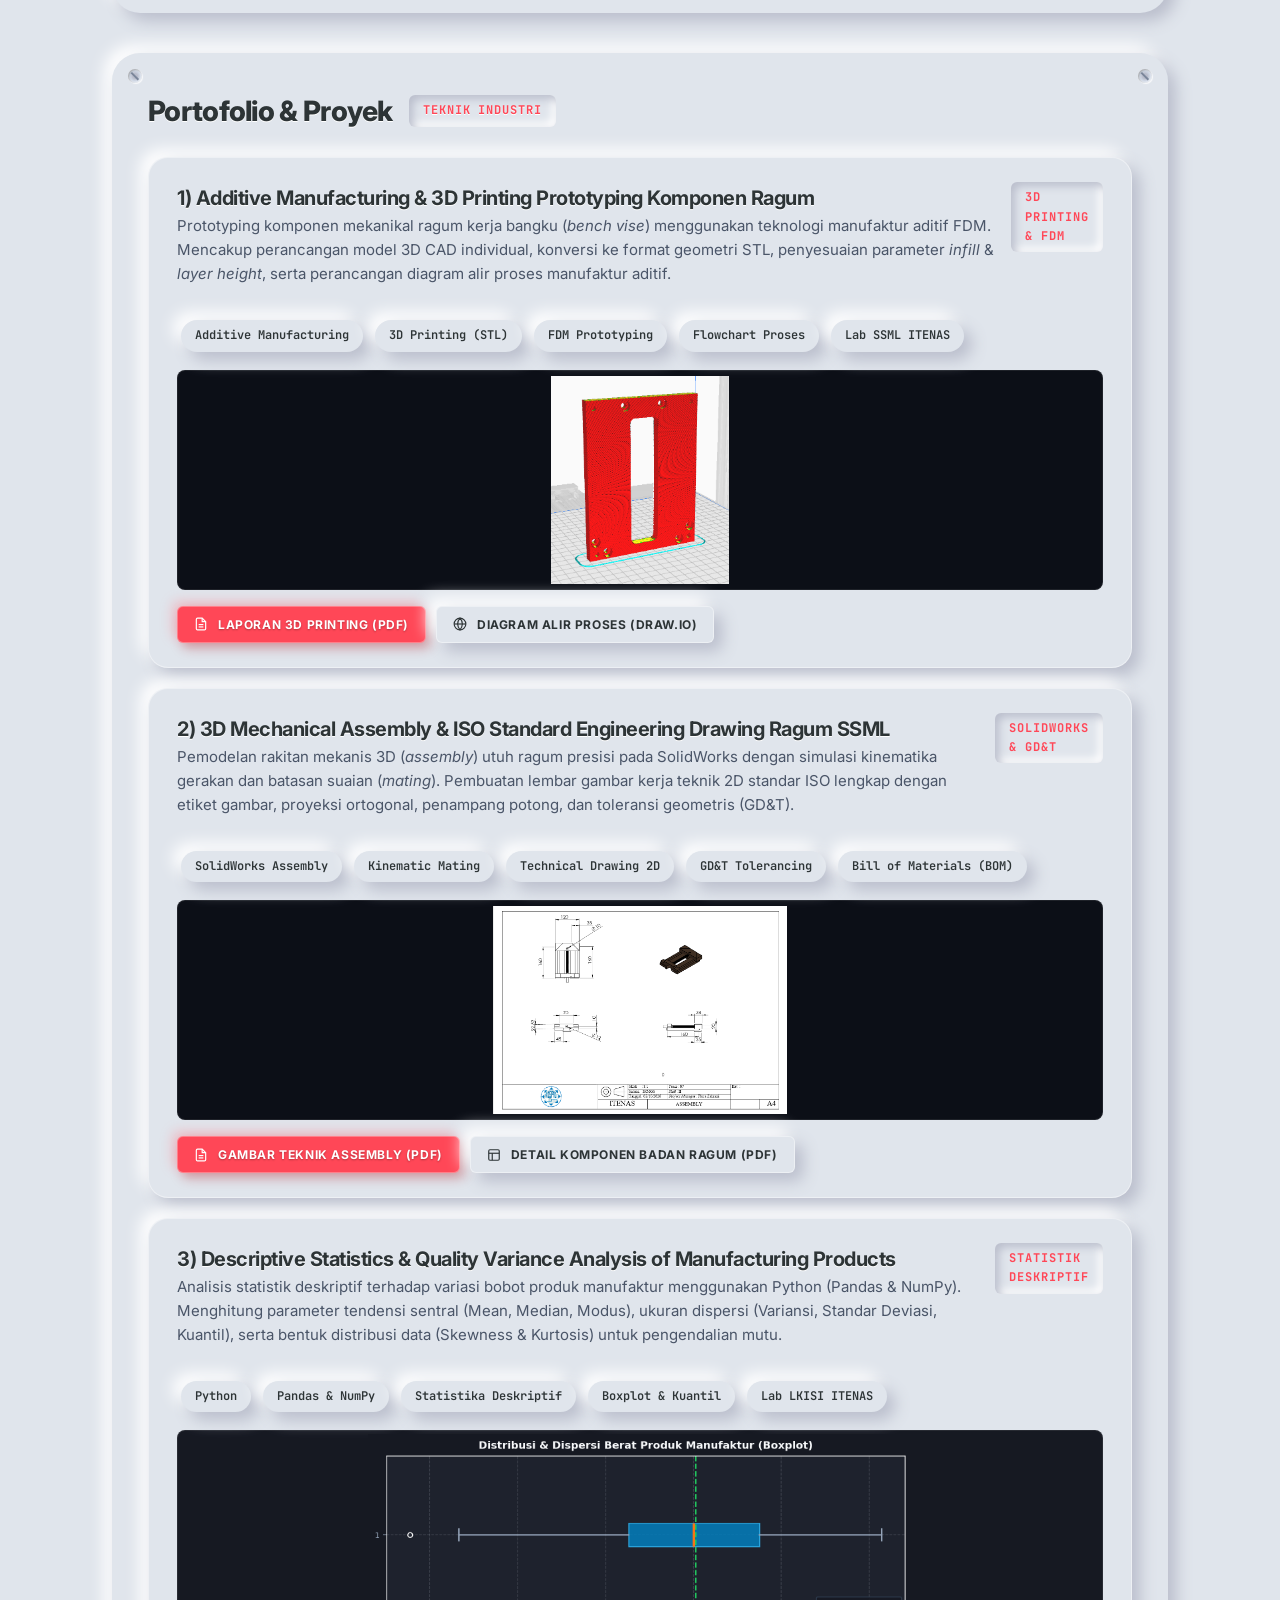
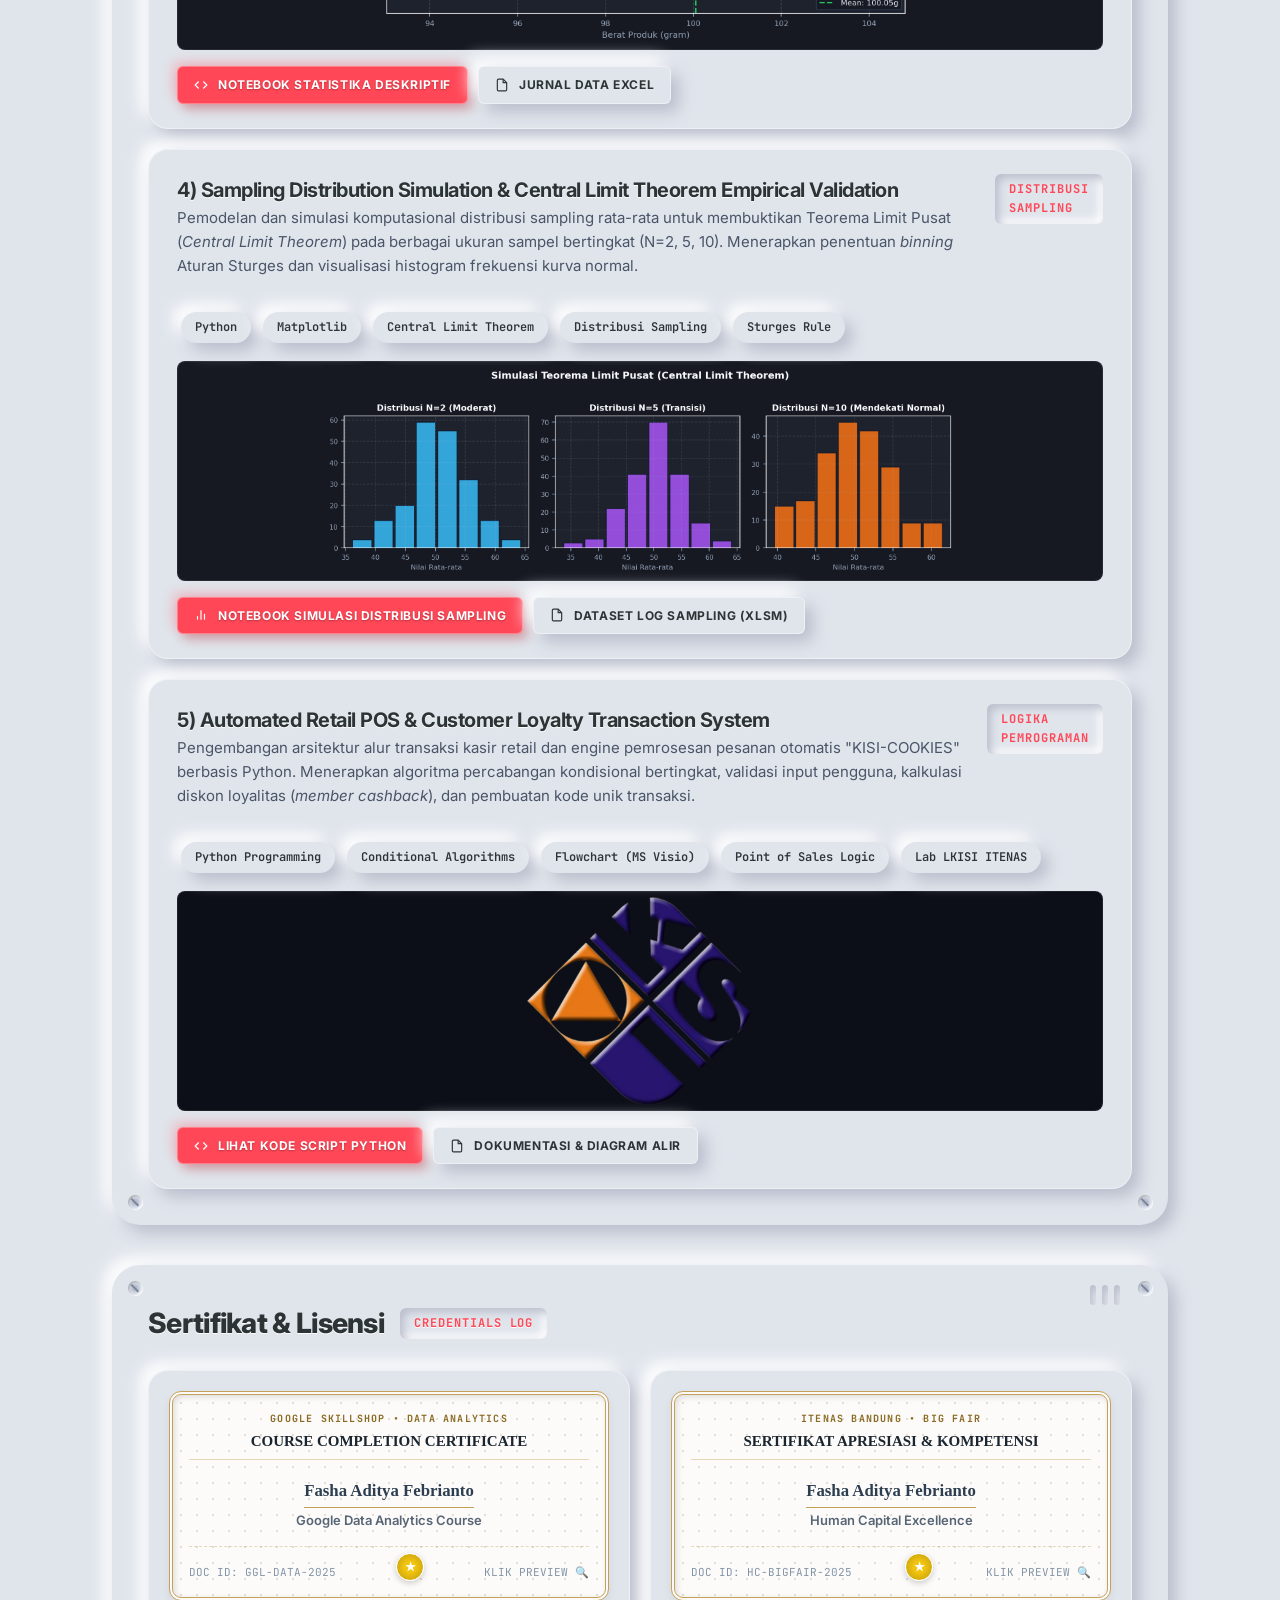
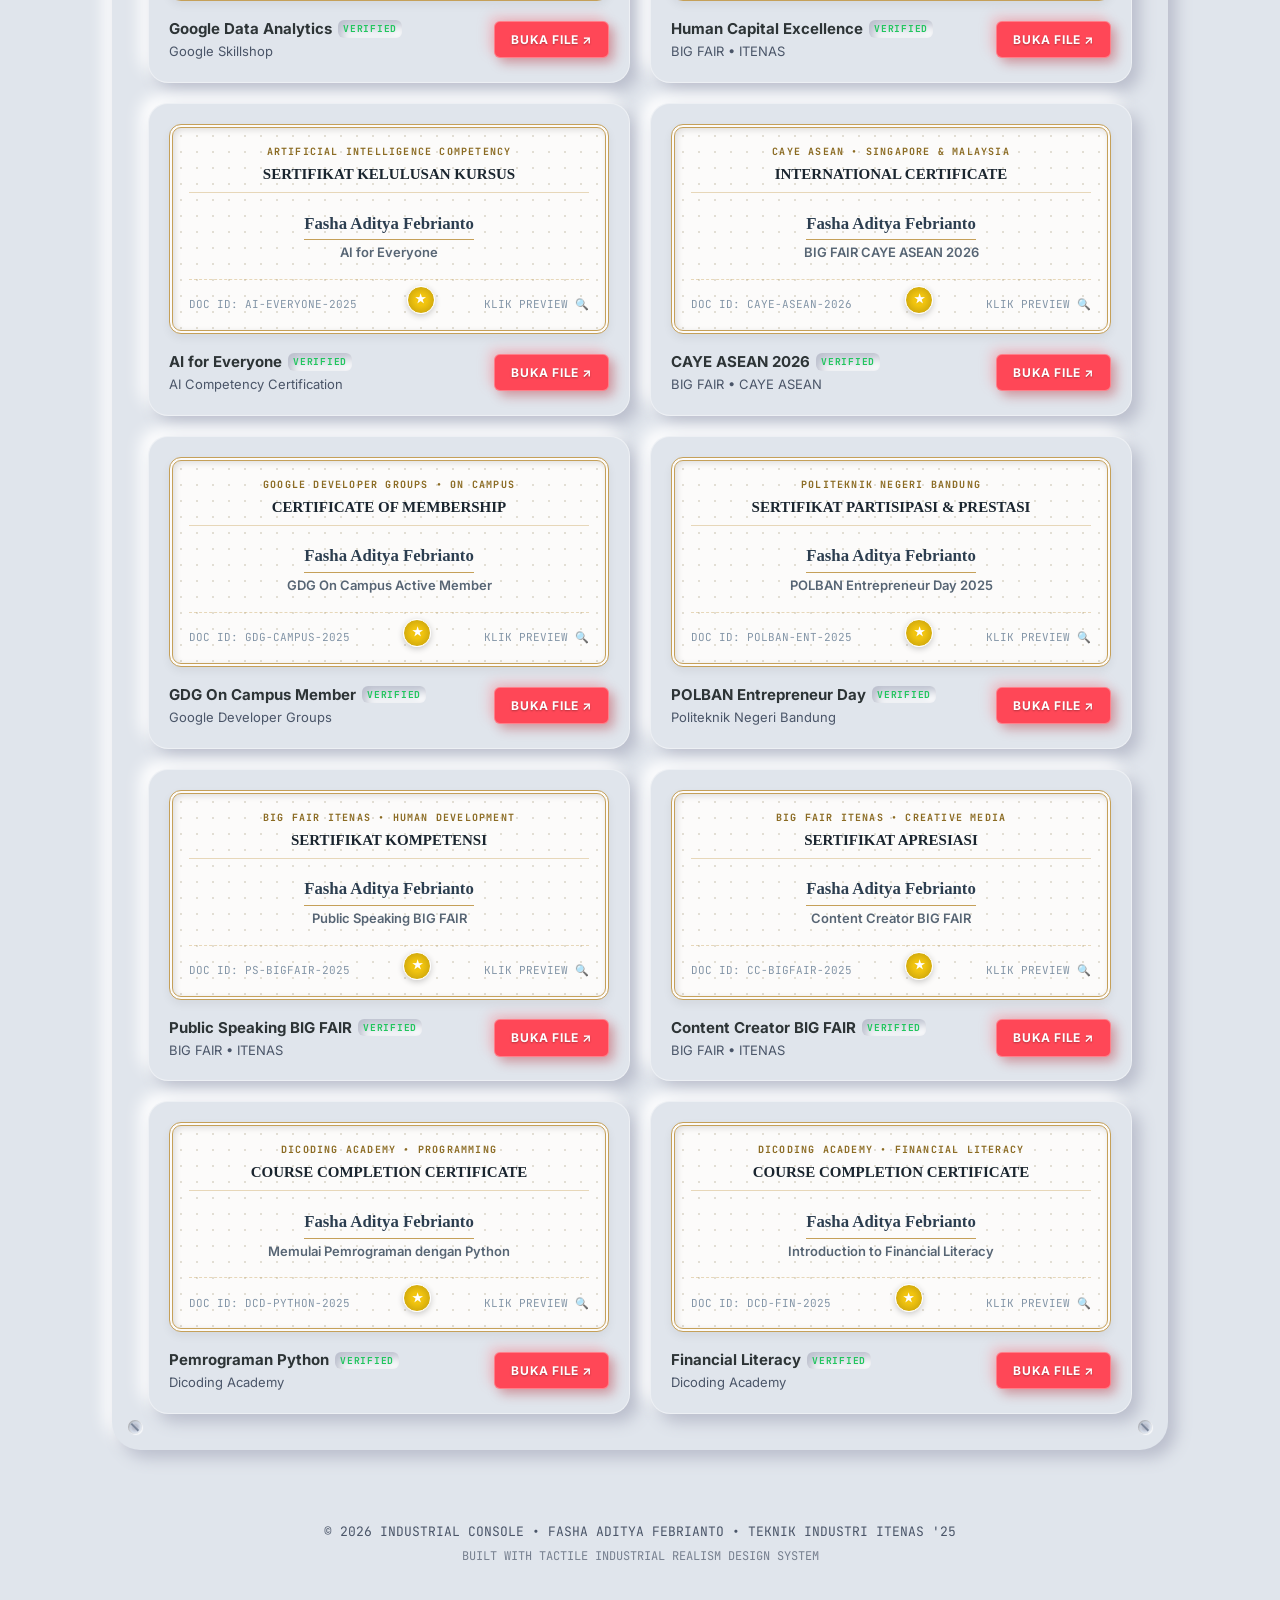
==== commit dc8236c6: "feat: tambahkan PDF ATS resume (ID & EN) via ReportLab dan tombol download PDF di index.html" ====
--- a/index.html
+++ b/index.html
@@ -116,9 +116,17 @@
                 <svg width="14" height="14" viewBox="0 0 24 24" fill="none" stroke="currentColor" stroke-width="2"><path d="M21 15v4a2 2 0 0 1-2 2H5a2 2 0 0 1-2-2v-4"></path><polyline points="7 10 12 15 17 10"></polyline><line x1="12" y1="15" x2="12" y2="3"></line></svg>
                 Unduh Resume ATS (.docx)
               </a>
+              <a class="btn btn-sm" href="downloads/Resume_Fasha_Aditya_Febrianto_ATS.pdf" download="Resume_Fasha_Aditya_Febrianto_ATS.pdf" title="Download ATS Resume PDF versi Bahasa Indonesia">
+                <svg width="14" height="14" viewBox="0 0 24 24" fill="none" stroke="currentColor" stroke-width="2"><path d="M14 2H6a2 2 0 0 0-2 2v16a2 2 0 0 0 2 2h12a2 2 0 0 0 2-2V8z"></path><polyline points="14 2 14 8 20 8"></polyline></svg>
+                Unduh Resume ATS (.pdf)
+              </a>
               <a class="btn btn-sm" href="downloads/Resume_Fasha_Aditya_Febrianto_EN_ATS.docx" download="Resume_Fasha_Aditya_Febrianto_EN_ATS.docx" title="Download ATS Resume versi Bahasa Inggris (Word .docx)">
                 <svg width="14" height="14" viewBox="0 0 24 24" fill="none" stroke="currentColor" stroke-width="2"><path d="M21 15v4a2 2 0 0 1-2 2H5a2 2 0 0 1-2-2v-4"></path><polyline points="7 10 12 15 17 10"></polyline><line x1="12" y1="15" x2="12" y2="3"></line></svg>
                 Unduh Resume ATS EN (.docx)
+              </a>
+              <a class="btn btn-sm" href="downloads/Resume_Fasha_Aditya_Febrianto_EN_ATS.pdf" download="Resume_Fasha_Aditya_Febrianto_EN_ATS.pdf" title="Download ATS Resume PDF versi Bahasa Inggris">
+                <svg width="14" height="14" viewBox="0 0 24 24" fill="none" stroke="currentColor" stroke-width="2"><path d="M14 2H6a2 2 0 0 0-2 2v16a2 2 0 0 0 2 2h12a2 2 0 0 0 2-2V8z"></path><polyline points="14 2 14 8 20 8"></polyline></svg>
+                Unduh Resume ATS EN (.pdf)
               </a>
               <a class="btn btn-sm" href="cv.html" target="_blank" title="Buka Interactive ATS CV &amp; Print to PDF">
                 <svg width="14" height="14" viewBox="0 0 24 24" fill="none" stroke="currentColor" stroke-width="2"><polyline points="6 9 6 2 18 2 18 9"></polyline><path d="M6 18H4a2 2 0 0 1-2-2v-5a2 2 0 0 1 2-2h16a2 2 0 0 1 2 2v5a2 2 0 0 1-2 2h-2"></path><rect x="6" y="14" width="12" height="8"></rect></svg>
